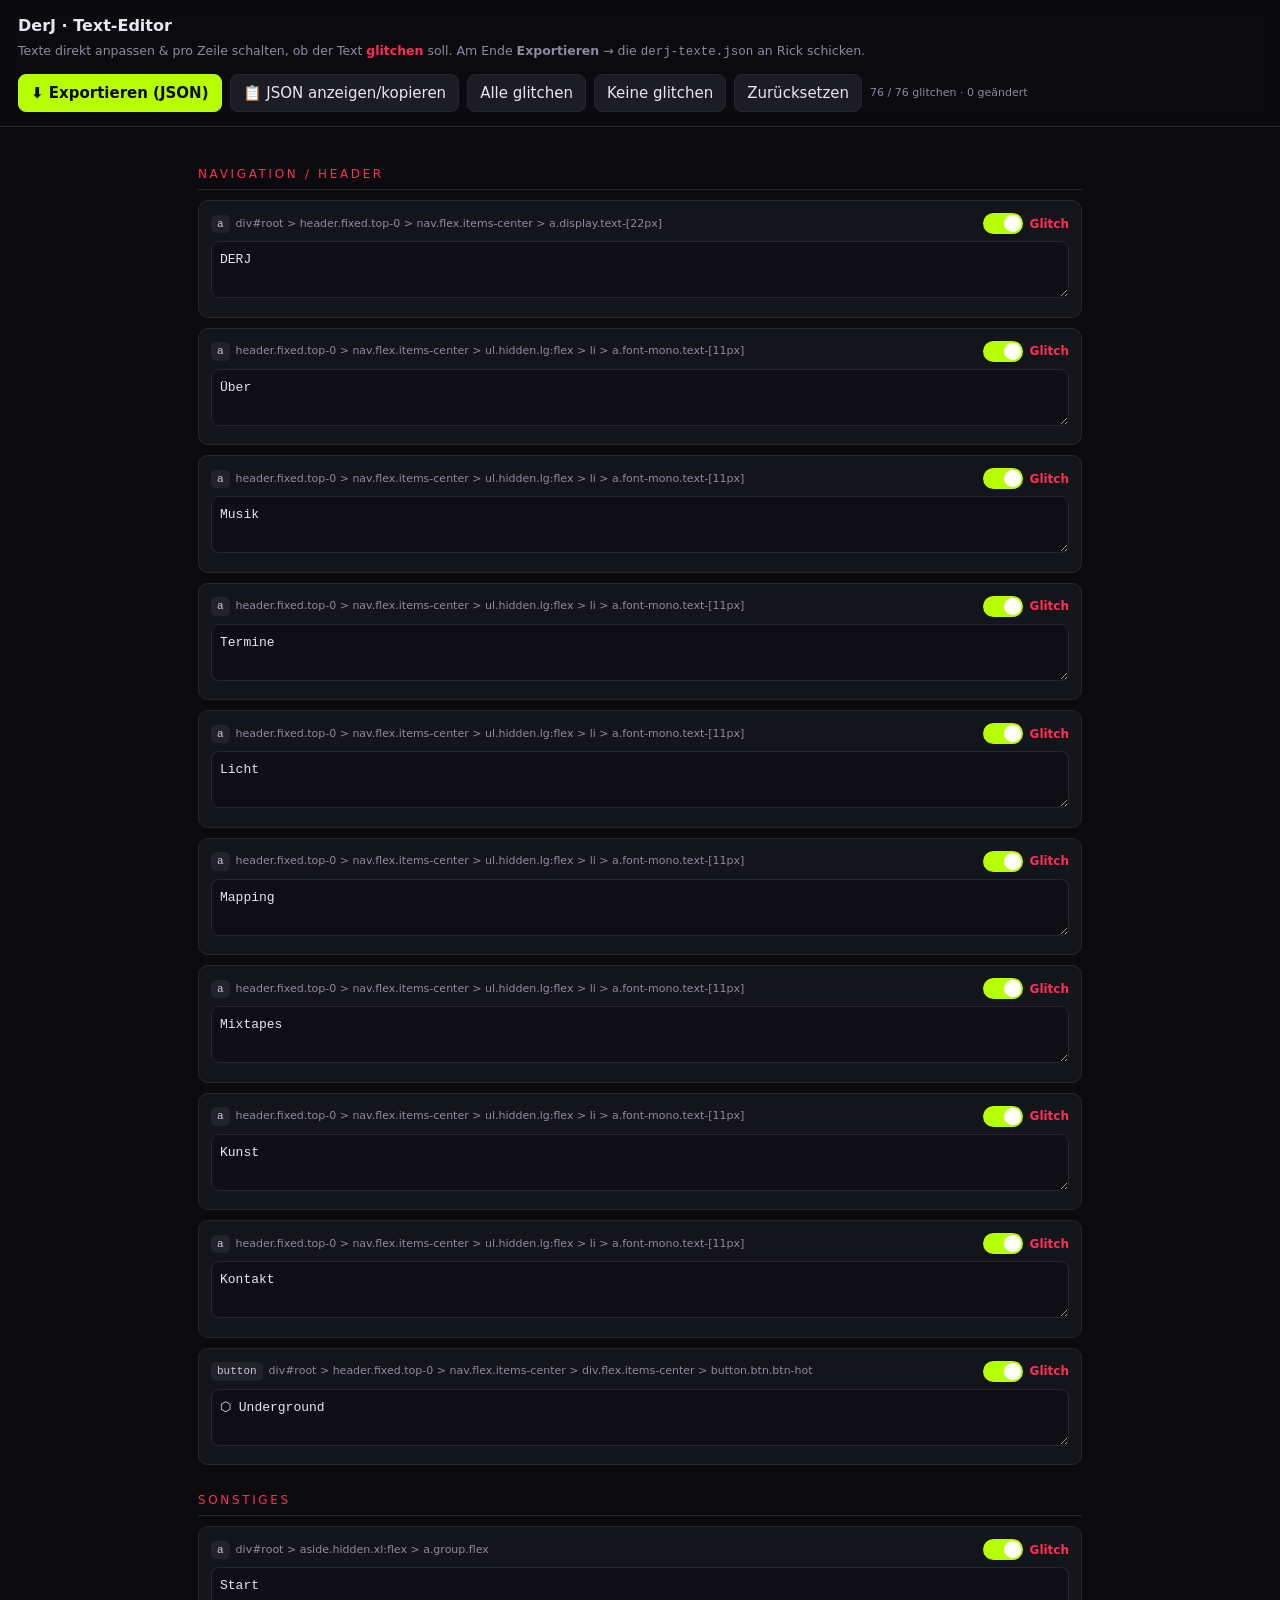
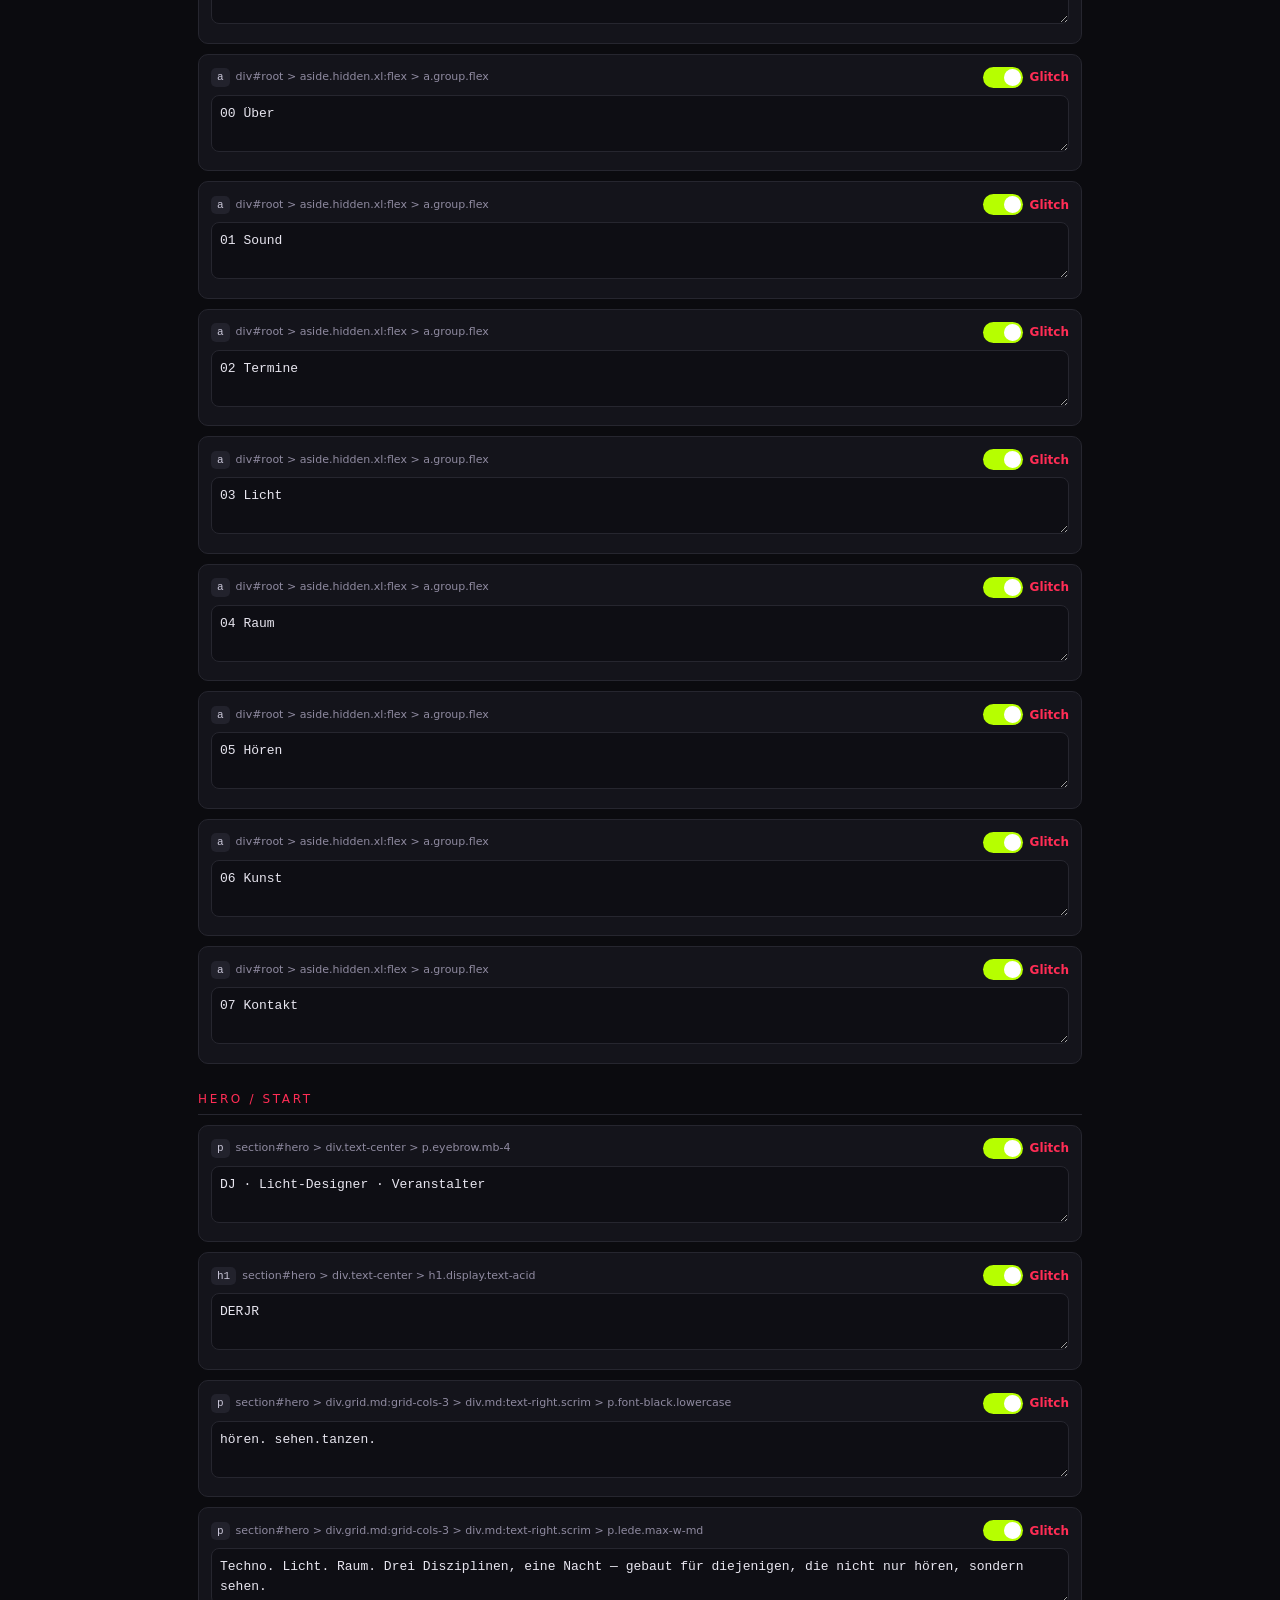
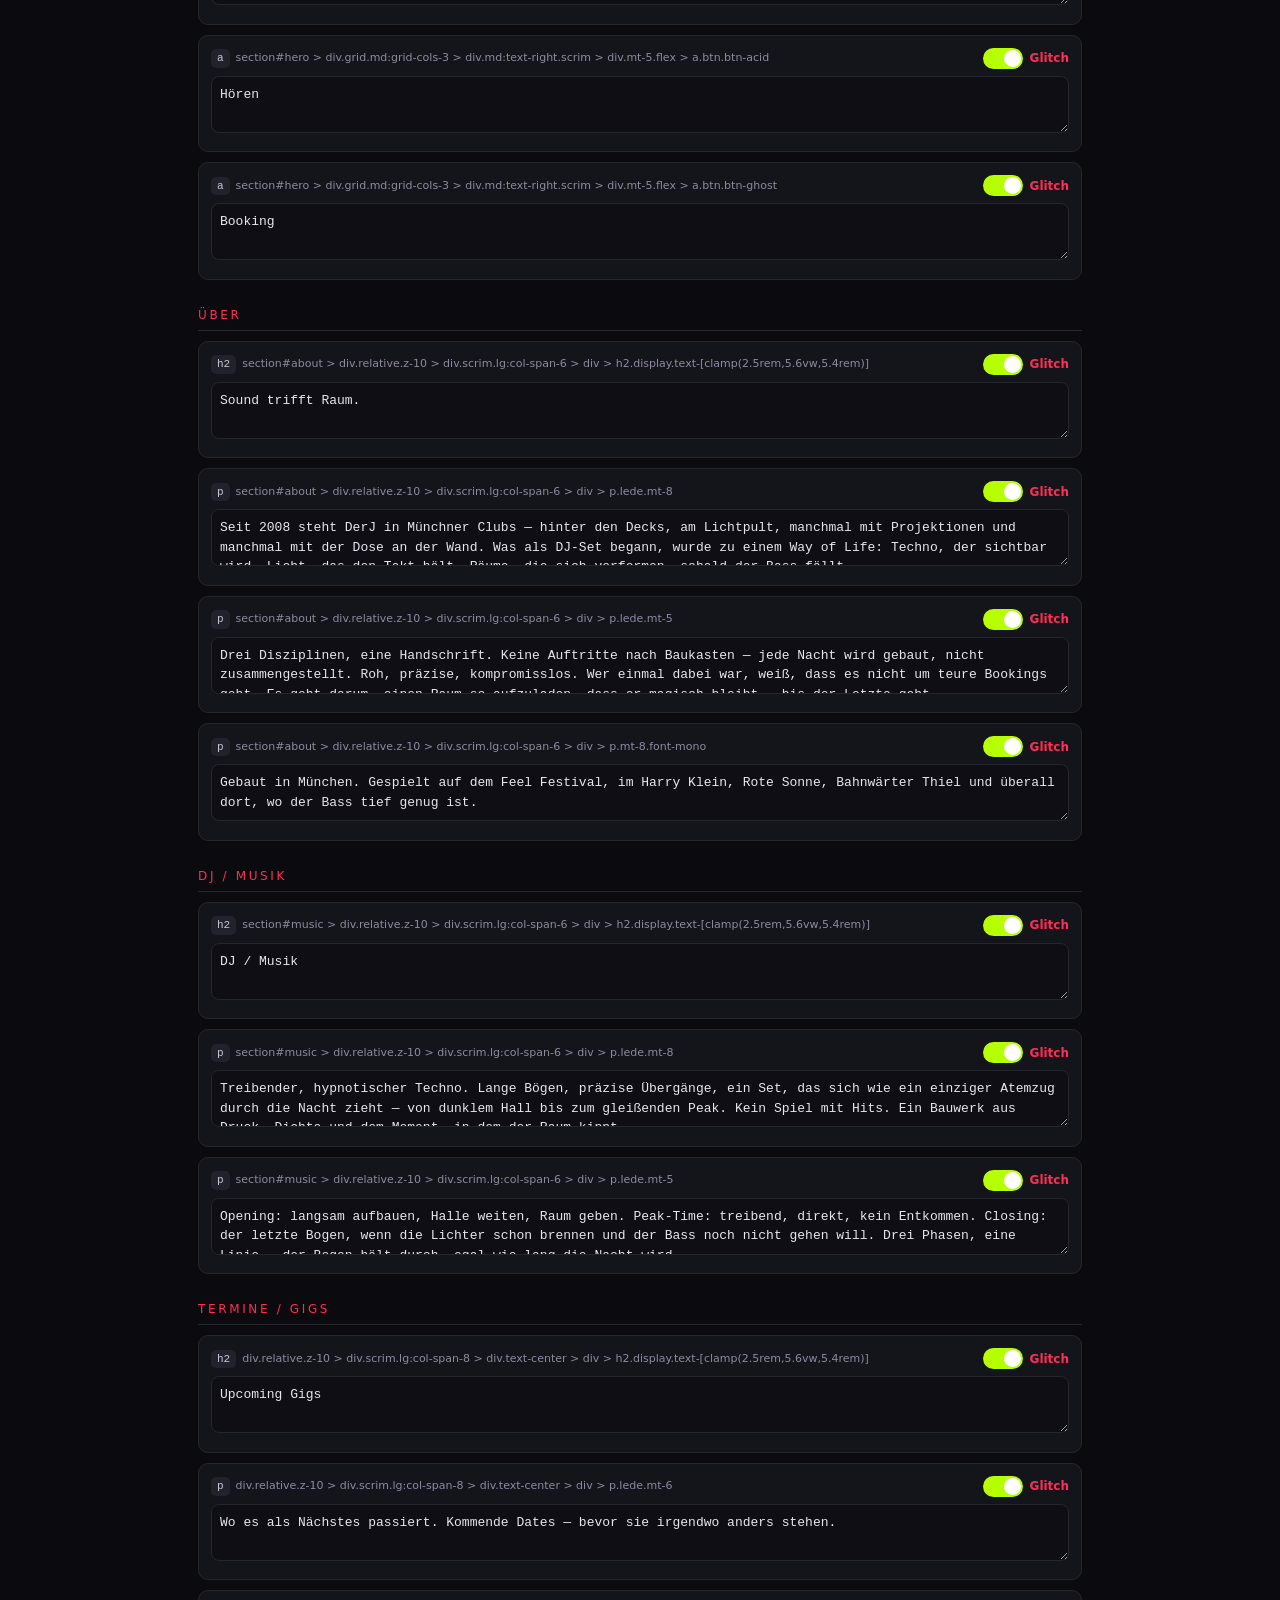
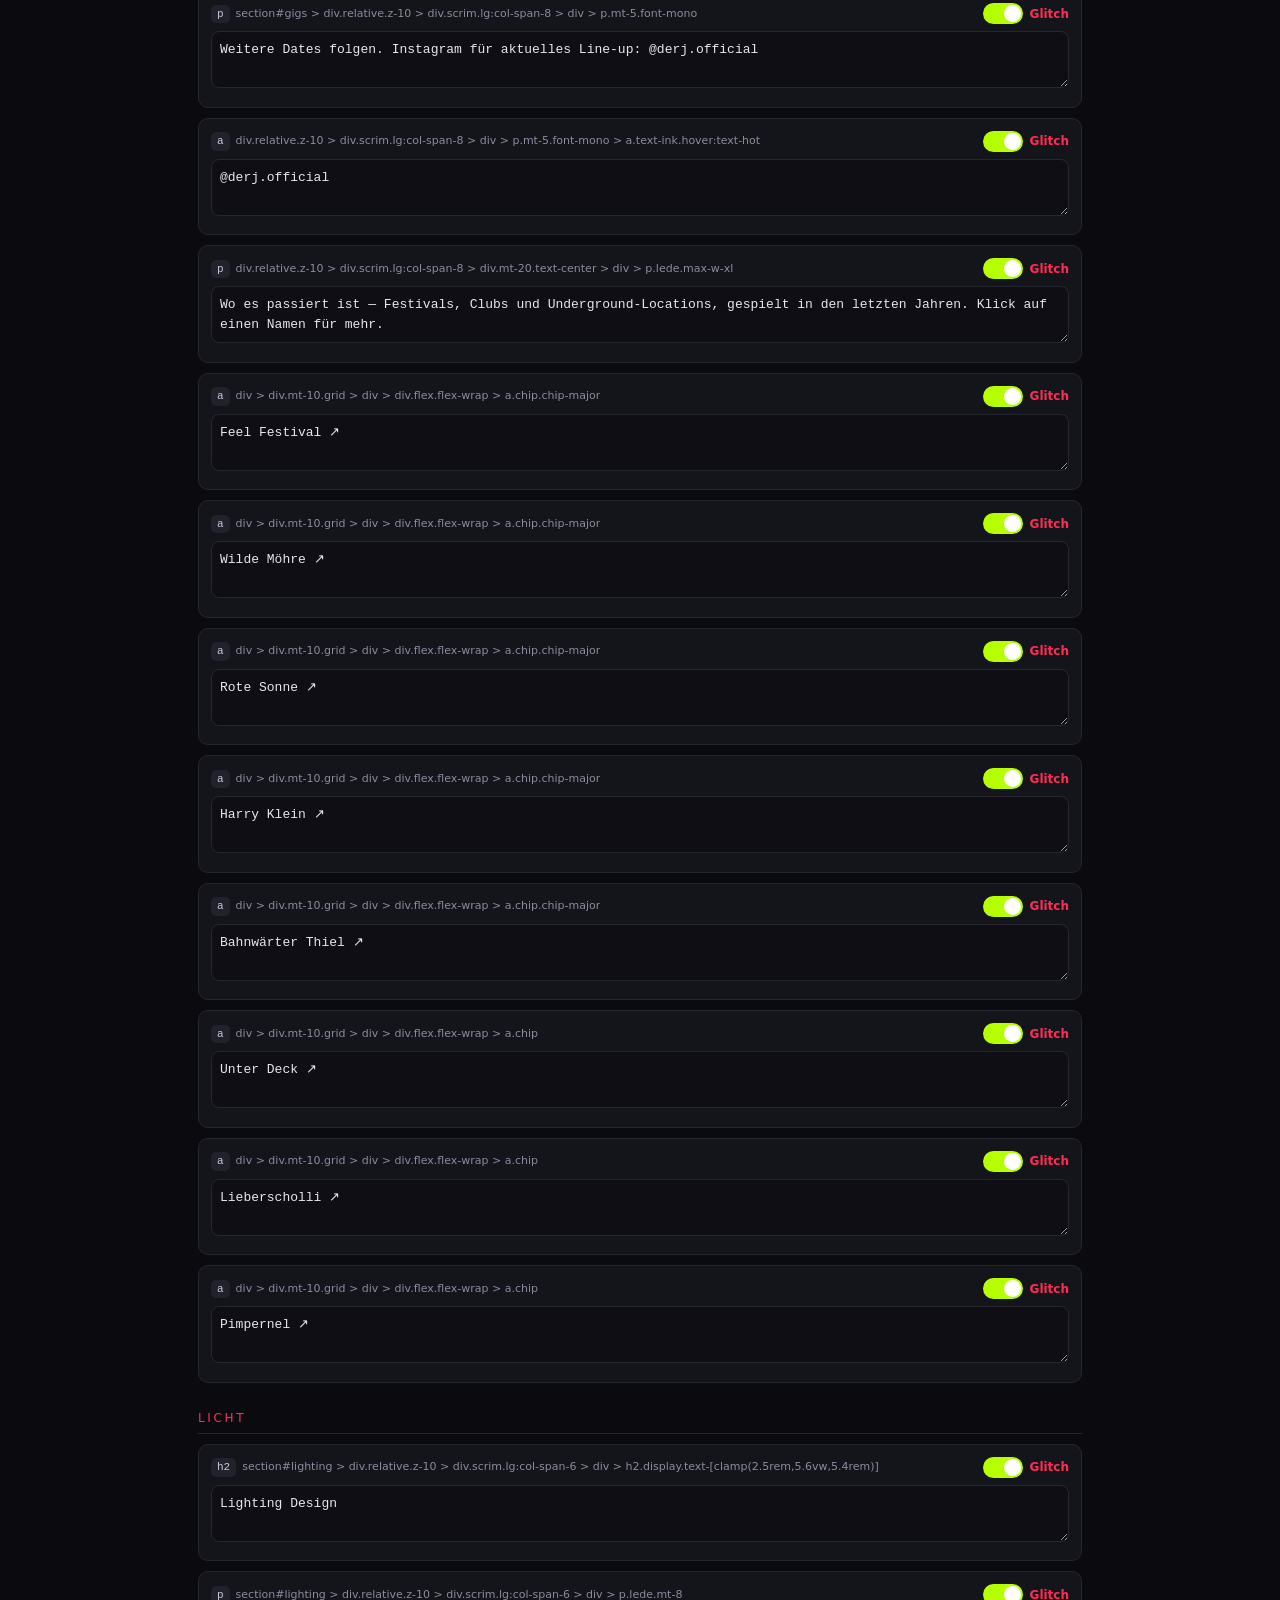
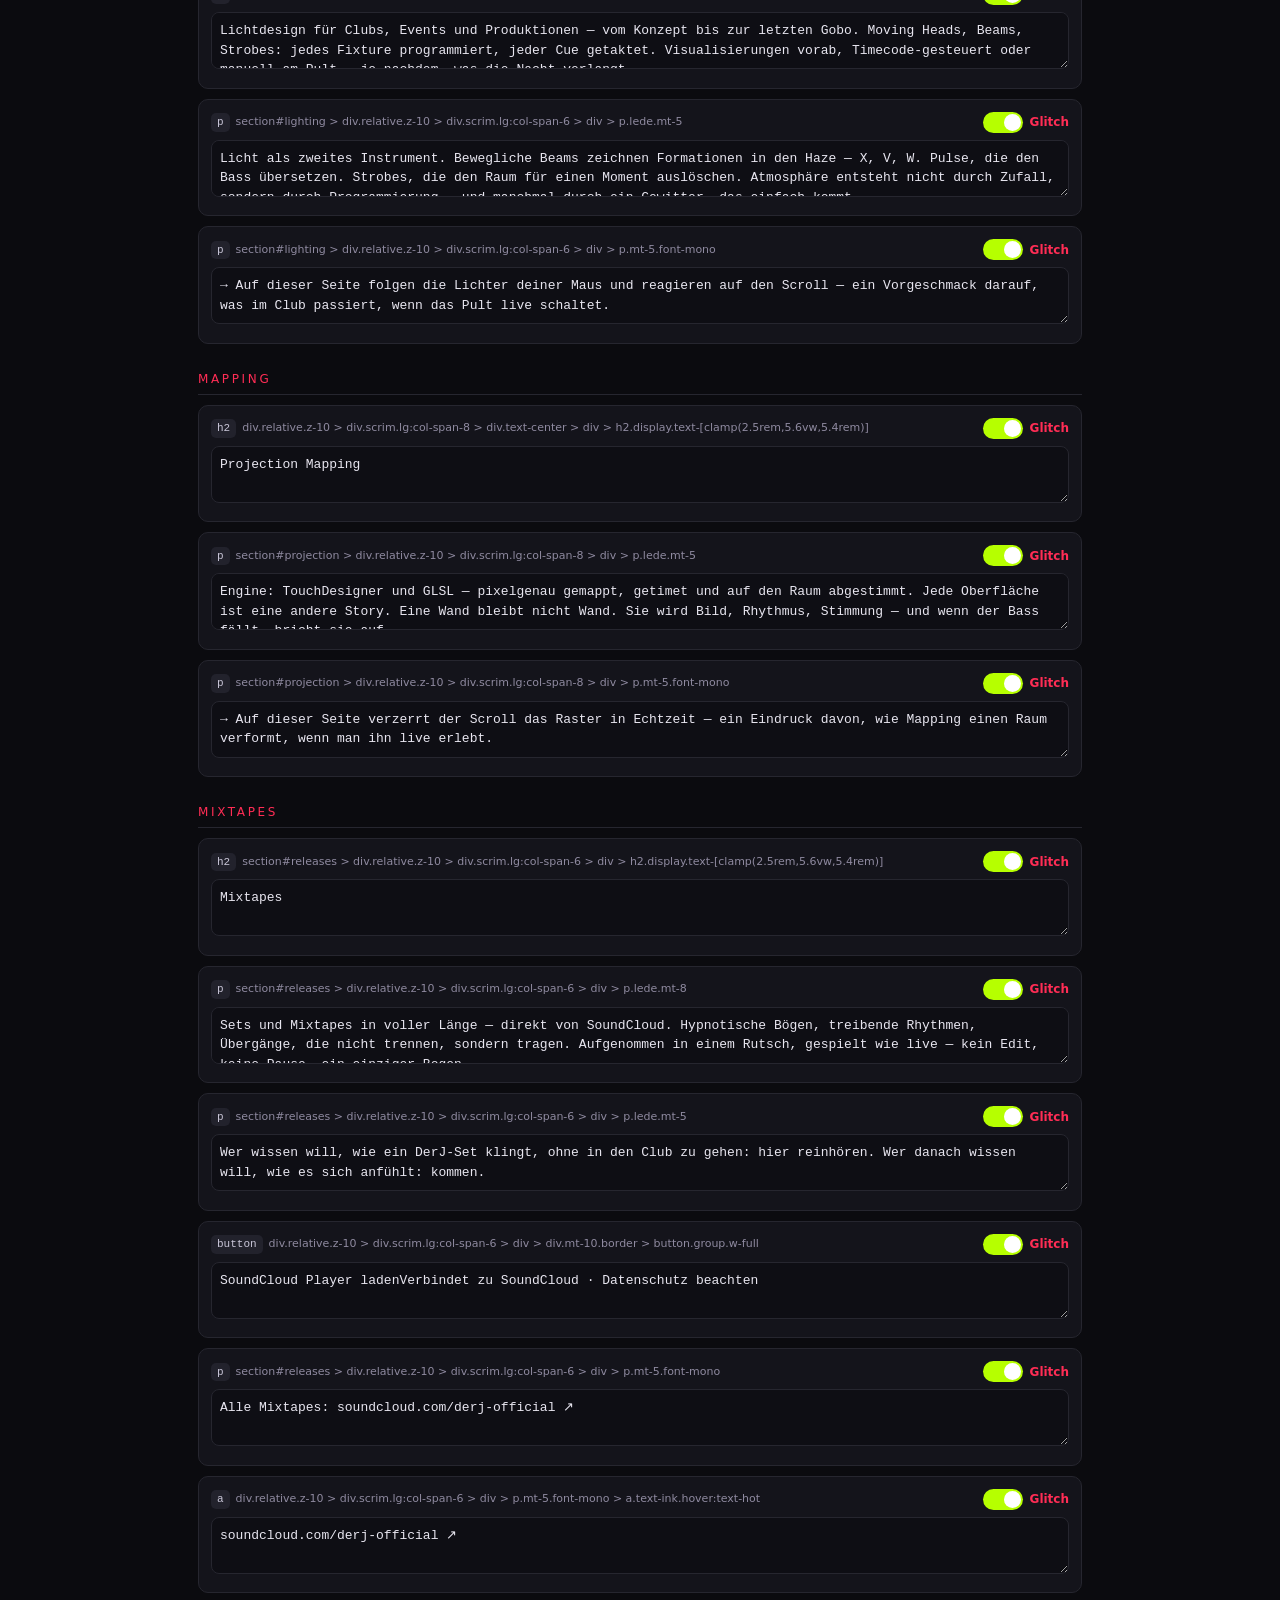
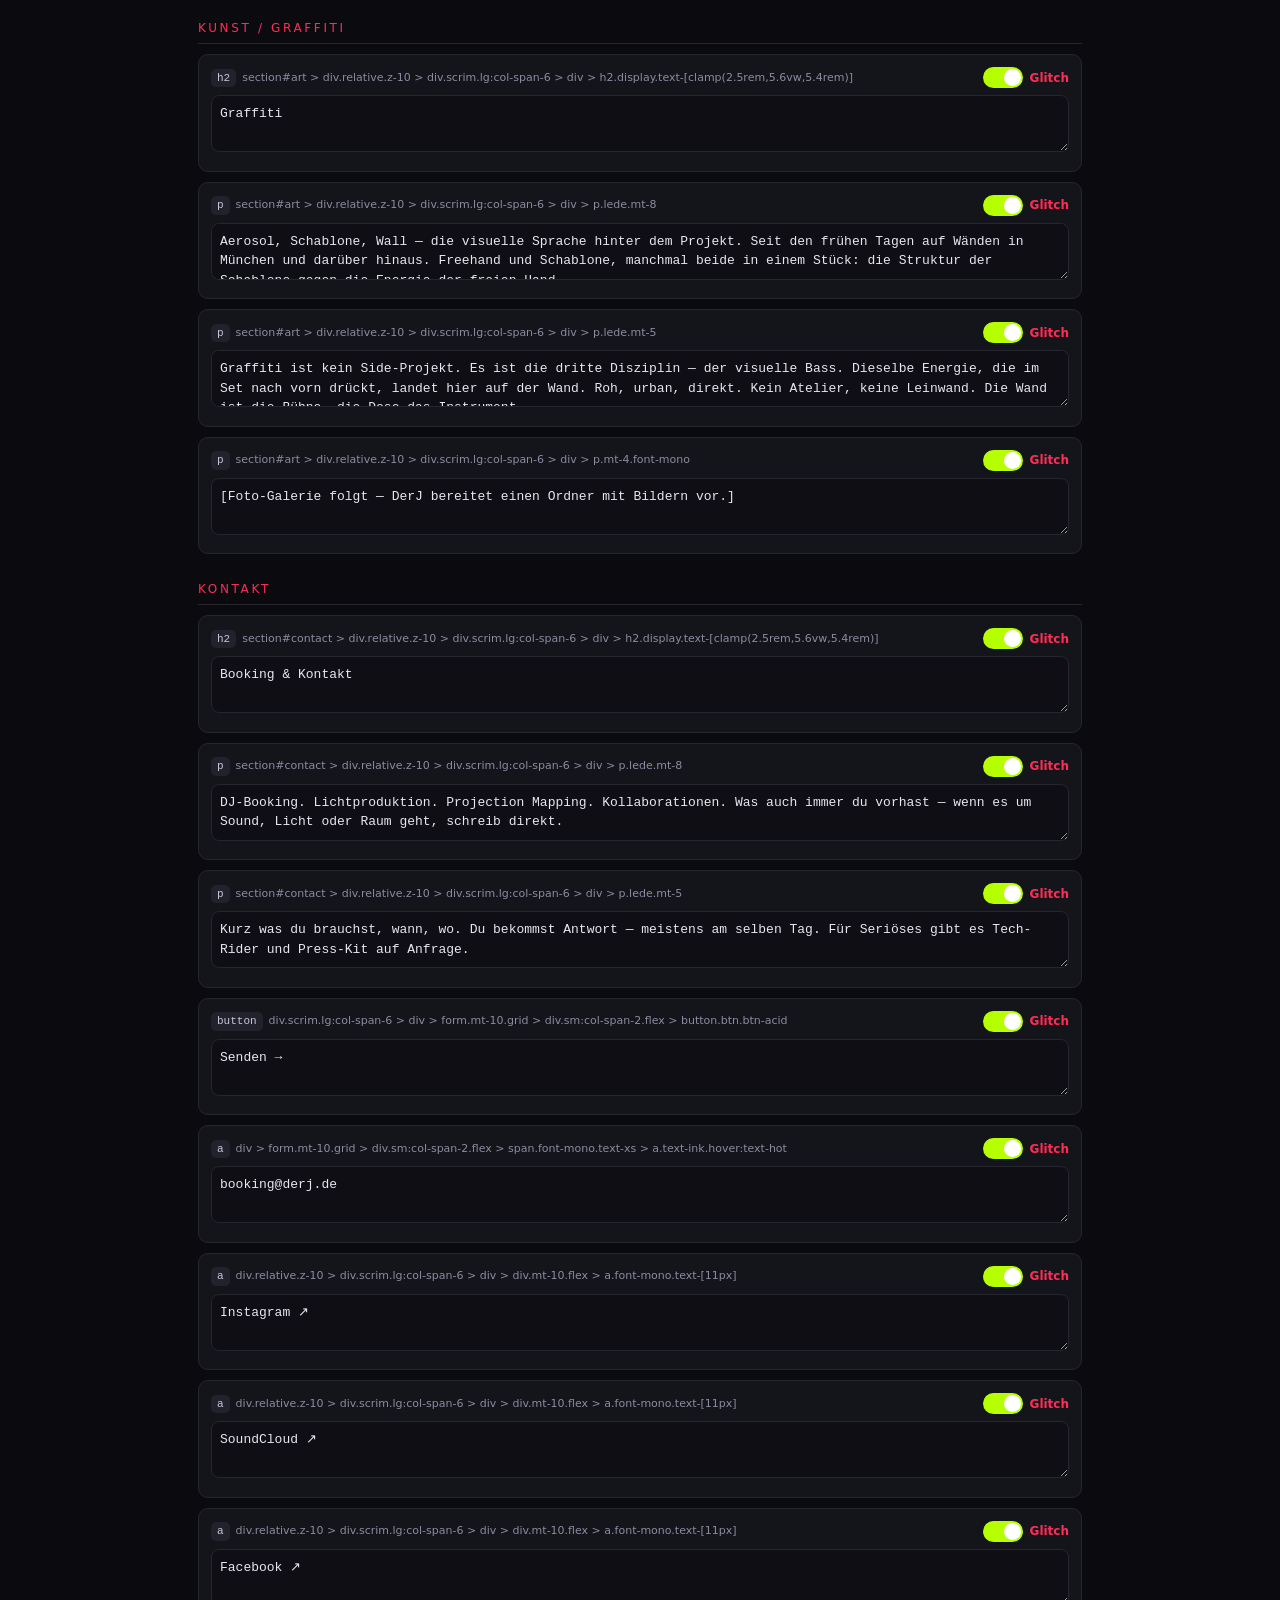
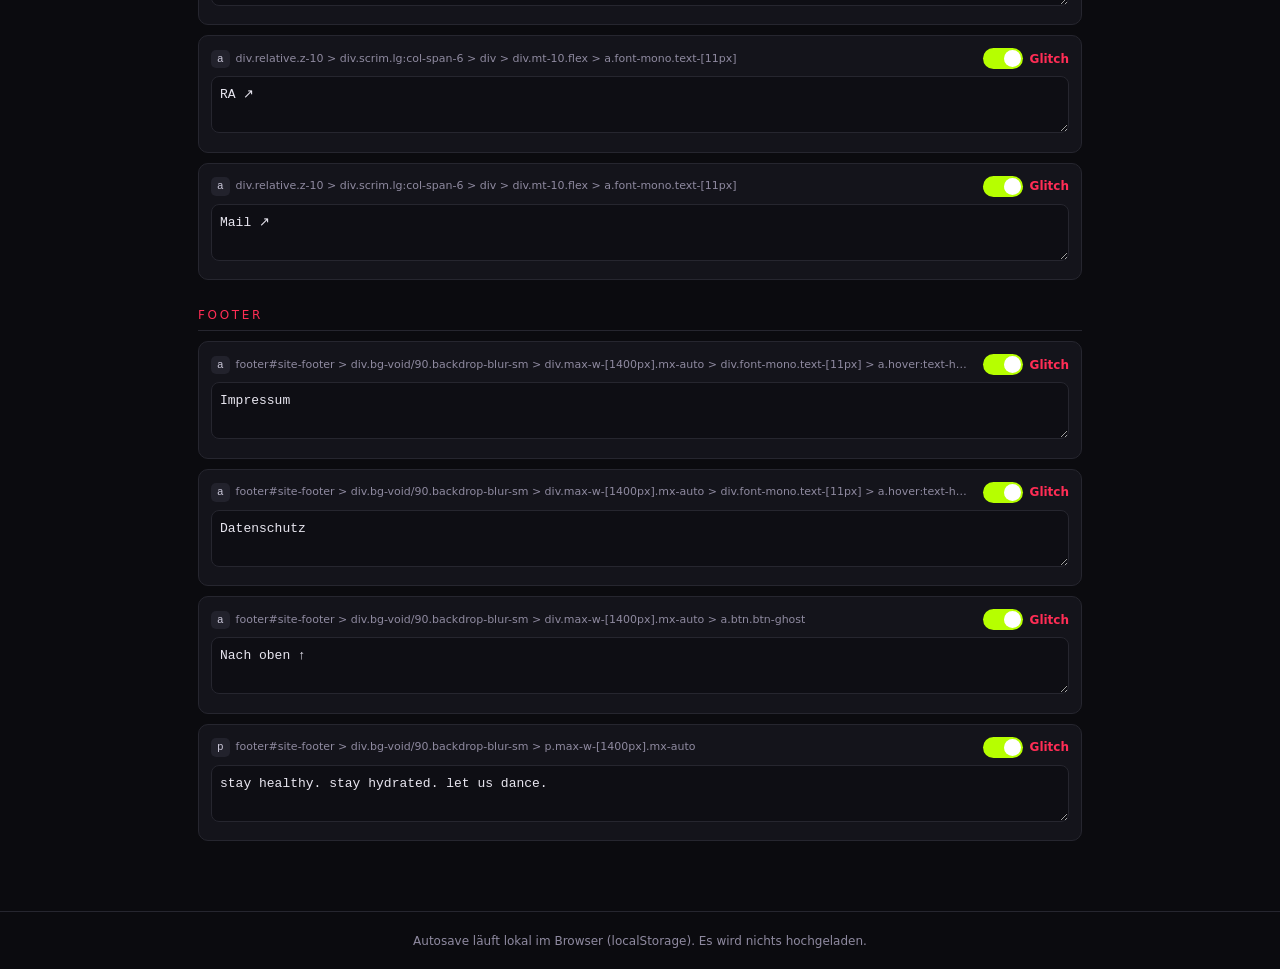
==== editor.html @ 1028504c "Add text editor page (editor.html) so texts can be edited on mobile" ====
<!doctype html><html lang="de"><head>
<meta charset="utf-8">
<meta name="viewport" content="width=device-width,initial-scale=1">
<meta name="robots" content="noindex,nofollow">
<title>DerJ · Text-Editor</title>
<style>
:root{--bg:#0b0b0f;--card:#14141b;--line:#26262f;--ink:#e8e6f0;--mut:#8f8aa0;--acid:#b6ff00;--hot:#ff2d55}
*{box-sizing:border-box}
body{margin:0;background:var(--bg);color:var(--ink);font:15px/1.5 system-ui,Segoe UI,sans-serif}
header{position:sticky;top:0;background:#0b0b0fee;backdrop-filter:blur(8px);border-bottom:1px solid var(--line);padding:14px 18px;z-index:5}
h1{font-size:16px;margin:0 0 4px}
.sub{color:var(--mut);font-size:12.5px}
.bar{display:flex;gap:8px;flex-wrap:wrap;margin-top:12px;align-items:center}
button{font:inherit;background:#1c1c25;color:var(--ink);border:1px solid var(--line);border-radius:8px;padding:7px 12px;cursor:pointer}
button:hover{border-color:var(--hot)}
button.primary{background:var(--acid);color:#0b0b0f;border-color:var(--acid);font-weight:700}
main{max-width:920px;margin:0 auto;padding:12px 18px 60px}
.grp{margin:26px 0 8px;font-size:12px;letter-spacing:.22em;text-transform:uppercase;color:var(--hot);border-bottom:1px solid var(--line);padding-bottom:6px}
.item{background:var(--card);border:1px solid var(--line);border-radius:10px;padding:12px;margin:10px 0}
.item.changed{border-color:var(--acid)}
.row{display:flex;justify-content:space-between;align-items:center;gap:10px;margin-bottom:7px}
.meta{font-size:11px;color:var(--mut);overflow:hidden;text-overflow:ellipsis;white-space:nowrap}
.tag{display:inline-block;background:#22222c;border-radius:5px;padding:1px 6px;margin-right:6px;font-family:ui-monospace,monospace;color:#c9c6d8}
textarea{width:100%;background:#0e0e14;color:var(--ink);border:1px solid var(--line);border-radius:8px;padding:8px;font:13px/1.5 ui-monospace,monospace;resize:vertical}
.sw{display:flex;align-items:center;gap:7px;font-size:12px;color:var(--mut);user-select:none;cursor:pointer;white-space:nowrap}
.sw input{appearance:none;-webkit-appearance:none;width:40px;height:21px;background:#2a2a34;border-radius:20px;position:relative;cursor:pointer;transition:.15s;margin:0;flex:0 0 auto}
.sw input:checked{background:var(--acid)}
.sw input::after{content:"";position:absolute;top:2px;left:2px;width:17px;height:17px;border-radius:50%;background:#fff;transition:.15s}
.sw input:checked::after{transform:translateX(19px)}
.glitchword{color:var(--hot);font-weight:600}
#out{width:100%;height:130px;margin-top:10px;display:none;background:#0e0e14;color:#cfcbe0;border:1px solid var(--line);border-radius:8px;padding:8px;font:12px/1.45 ui-monospace,monospace}
footer{color:var(--mut);font-size:12px;padding:20px;text-align:center;border-top:1px solid var(--line)}
.hint{background:#101a10;border:1px solid #24361f;color:#d7f5cf;border-radius:8px;padding:10px 12px;font-size:13px;margin-top:10px}
kbd{background:#22222c;border:1px solid var(--line);border-radius:4px;padding:0 5px;font-family:ui-monospace,monospace}
</style></head><body>
<header>
  <h1>DerJ · Text-Editor</h1>
  <div class="sub">Texte direkt anpassen &amp; pro Zeile schalten, ob der Text <span class="glitchword">glitchen</span> soll. Am Ende <b>Exportieren</b> → die <code>derj-texte.json</code> an Rick schicken.</div>
  <div class="bar">
    <button class="primary" id="exp">⬇ Exportieren (JSON)</button>
    <button id="copy">📋 JSON anzeigen/kopieren</button>
    <button id="allOn">Alle glitchen</button>
    <button id="allOff">Keine glitchen</button>
    <button id="reset">Zurücksetzen</button>
    <span class="meta" id="cnt"></span>
  </div>
  <textarea id="out" readonly spellcheck="false"></textarea>
</header>
<main id="main"></main>
<footer>Autosave läuft lokal im Browser (localStorage). Es wird nichts hochgeladen.</footer>
<script>
var DATA = [{"tag":"a","sec":"flex","text":"DERJ","path":"div#root > header.fixed.top-0 > nav.flex.items-center > a.display.text-[22px]"},{"tag":"a","sec":"flex","text":"Über","path":"header.fixed.top-0 > nav.flex.items-center > ul.hidden.lg:flex > li > a.font-mono.text-[11px]"},{"tag":"a","sec":"flex","text":"Musik","path":"header.fixed.top-0 > nav.flex.items-center > ul.hidden.lg:flex > li > a.font-mono.text-[11px]"},{"tag":"a","sec":"flex","text":"Termine","path":"header.fixed.top-0 > nav.flex.items-center > ul.hidden.lg:flex > li > a.font-mono.text-[11px]"},{"tag":"a","sec":"flex","text":"Licht","path":"header.fixed.top-0 > nav.flex.items-center > ul.hidden.lg:flex > li > a.font-mono.text-[11px]"},{"tag":"a","sec":"flex","text":"Mapping","path":"header.fixed.top-0 > nav.flex.items-center > ul.hidden.lg:flex > li > a.font-mono.text-[11px]"},{"tag":"a","sec":"flex","text":"Mixtapes","path":"header.fixed.top-0 > nav.flex.items-center > ul.hidden.lg:flex > li > a.font-mono.text-[11px]"},{"tag":"a","sec":"flex","text":"Kunst","path":"header.fixed.top-0 > nav.flex.items-center > ul.hidden.lg:flex > li > a.font-mono.text-[11px]"},{"tag":"a","sec":"flex","text":"Kontakt","path":"header.fixed.top-0 > nav.flex.items-center > ul.hidden.lg:flex > li > a.font-mono.text-[11px]"},{"tag":"button","sec":"flex","text":"⬡ Underground","path":"div#root > header.fixed.top-0 > nav.flex.items-center > div.flex.items-center > button.btn.btn-hot"},{"tag":"a","sec":"-","text":"Start","path":"div#root > aside.hidden.xl:flex > a.group.flex"},{"tag":"a","sec":"-","text":"00 Über","path":"div#root > aside.hidden.xl:flex > a.group.flex"},{"tag":"a","sec":"-","text":"01 Sound","path":"div#root > aside.hidden.xl:flex > a.group.flex"},{"tag":"a","sec":"-","text":"02 Termine","path":"div#root > aside.hidden.xl:flex > a.group.flex"},{"tag":"a","sec":"-","text":"03 Licht","path":"div#root > aside.hidden.xl:flex > a.group.flex"},{"tag":"a","sec":"-","text":"04 Raum","path":"div#root > aside.hidden.xl:flex > a.group.flex"},{"tag":"a","sec":"-","text":"05 Hören","path":"div#root > aside.hidden.xl:flex > a.group.flex"},{"tag":"a","sec":"-","text":"06 Kunst","path":"div#root > aside.hidden.xl:flex > a.group.flex"},{"tag":"a","sec":"-","text":"07 Kontakt","path":"div#root > aside.hidden.xl:flex > a.group.flex"},{"tag":"p","sec":"hero","text":"DJ · Licht-Designer · Veranstalter","path":"section#hero > div.text-center > p.eyebrow.mb-4"},{"tag":"h1","sec":"hero","text":"DERJR","path":"section#hero > div.text-center > h1.display.text-acid"},{"tag":"p","sec":"hero","text":"hören. sehen.tanzen.","path":"section#hero > div.grid.md:grid-cols-3 > div.md:text-right.scrim > p.font-black.lowercase"},{"tag":"p","sec":"hero","text":"Techno. Licht. Raum. Drei Disziplinen, eine Nacht — gebaut für diejenigen, die nicht nur hören, sondern sehen.","path":"section#hero > div.grid.md:grid-cols-3 > div.md:text-right.scrim > p.lede.max-w-md"},{"tag":"a","sec":"hero","text":"Hören","path":"section#hero > div.grid.md:grid-cols-3 > div.md:text-right.scrim > div.mt-5.flex > a.btn.btn-acid"},{"tag":"a","sec":"hero","text":"Booking","path":"section#hero > div.grid.md:grid-cols-3 > div.md:text-right.scrim > div.mt-5.flex > a.btn.btn-ghost"},{"tag":"h2","sec":"about","text":"Sound trifft Raum.","path":"section#about > div.relative.z-10 > div.scrim.lg:col-span-6 > div > h2.display.text-[clamp(2.5rem,5.6vw,5.4rem)]"},{"tag":"p","sec":"about","text":"Seit 2008 steht DerJ in Münchner Clubs — hinter den Decks, am Lichtpult, manchmal mit Projektionen und manchmal mit der Dose an der Wand. Was als DJ-Set begann, wurde zu einem Way of Life: Techno, der sichtbar wird. Licht, das den Takt hält. Räume, die sich verformen, sobald der Bass fällt.","path":"section#about > div.relative.z-10 > div.scrim.lg:col-span-6 > div > p.lede.mt-8"},{"tag":"p","sec":"about","text":"Drei Disziplinen, eine Handschrift. Keine Auftritte nach Baukasten — jede Nacht wird gebaut, nicht zusammengestellt. Roh, präzise, kompromisslos. Wer einmal dabei war, weiß, dass es nicht um teure Bookings geht. Es geht darum, einen Raum so aufzuladen, dass er magisch bleibt — bis der Letzte geht.","path":"section#about > div.relative.z-10 > div.scrim.lg:col-span-6 > div > p.lede.mt-5"},{"tag":"p","sec":"about","text":"Gebaut in München. Gespielt auf dem Feel Festival, im Harry Klein, Rote Sonne, Bahnwärter Thiel und überall dort, wo der Bass tief genug ist.","path":"section#about > div.relative.z-10 > div.scrim.lg:col-span-6 > div > p.mt-8.font-mono"},{"tag":"h2","sec":"music","text":"DJ / Musik","path":"section#music > div.relative.z-10 > div.scrim.lg:col-span-6 > div > h2.display.text-[clamp(2.5rem,5.6vw,5.4rem)]"},{"tag":"p","sec":"music","text":"Treibender, hypnotischer Techno. Lange Bögen, präzise Übergänge, ein Set, das sich wie ein einziger Atemzug durch die Nacht zieht — von dunklem Hall bis zum gleißenden Peak. Kein Spiel mit Hits. Ein Bauwerk aus Druck, Dichte und dem Moment, in dem der Raum kippt.","path":"section#music > div.relative.z-10 > div.scrim.lg:col-span-6 > div > p.lede.mt-8"},{"tag":"p","sec":"music","text":"Opening: langsam aufbauen, Halle weiten, Raum geben. Peak-Time: treibend, direkt, kein Entkommen. Closing: der letzte Bogen, wenn die Lichter schon brennen und der Bass noch nicht gehen will. Drei Phasen, eine Linie — der Bogen hält durch, egal wie lang die Nacht wird.","path":"section#music > div.relative.z-10 > div.scrim.lg:col-span-6 > div > p.lede.mt-5"},{"tag":"h2","sec":"gigs","text":"Upcoming Gigs","path":"div.relative.z-10 > div.scrim.lg:col-span-8 > div.text-center > div > h2.display.text-[clamp(2.5rem,5.6vw,5.4rem)]"},{"tag":"p","sec":"gigs","text":"Wo es als Nächstes passiert. Kommende Dates — bevor sie irgendwo anders stehen.","path":"div.relative.z-10 > div.scrim.lg:col-span-8 > div.text-center > div > p.lede.mt-6"},{"tag":"p","sec":"gigs","text":"Weitere Dates folgen. Instagram für aktuelles Line-up: @derj.official","path":"section#gigs > div.relative.z-10 > div.scrim.lg:col-span-8 > div > p.mt-5.font-mono"},{"tag":"a","sec":"gigs","text":"@derj.official","path":"div.relative.z-10 > div.scrim.lg:col-span-8 > div > p.mt-5.font-mono > a.text-ink.hover:text-hot"},{"tag":"p","sec":"gigs","text":"Wo es passiert ist — Festivals, Clubs und Underground-Locations, gespielt in den letzten Jahren. Klick auf einen Namen für mehr.","path":"div.relative.z-10 > div.scrim.lg:col-span-8 > div.mt-20.text-center > div > p.lede.max-w-xl"},{"tag":"a","sec":"gigs","text":"Feel Festival ↗","path":"div > div.mt-10.grid > div > div.flex.flex-wrap > a.chip.chip-major"},{"tag":"a","sec":"gigs","text":"Wilde Möhre ↗","path":"div > div.mt-10.grid > div > div.flex.flex-wrap > a.chip.chip-major"},{"tag":"a","sec":"gigs","text":"Rote Sonne ↗","path":"div > div.mt-10.grid > div > div.flex.flex-wrap > a.chip.chip-major"},{"tag":"a","sec":"gigs","text":"Harry Klein ↗","path":"div > div.mt-10.grid > div > div.flex.flex-wrap > a.chip.chip-major"},{"tag":"a","sec":"gigs","text":"Bahnwärter Thiel ↗","path":"div > div.mt-10.grid > div > div.flex.flex-wrap > a.chip.chip-major"},{"tag":"a","sec":"gigs","text":"Unter Deck ↗","path":"div > div.mt-10.grid > div > div.flex.flex-wrap > a.chip"},{"tag":"a","sec":"gigs","text":"Lieberscholli ↗","path":"div > div.mt-10.grid > div > div.flex.flex-wrap > a.chip"},{"tag":"a","sec":"gigs","text":"Pimpernel ↗","path":"div > div.mt-10.grid > div > div.flex.flex-wrap > a.chip"},{"tag":"h2","sec":"lighting","text":"Lighting Design","path":"section#lighting > div.relative.z-10 > div.scrim.lg:col-span-6 > div > h2.display.text-[clamp(2.5rem,5.6vw,5.4rem)]"},{"tag":"p","sec":"lighting","text":"Lichtdesign für Clubs, Events und Produktionen — vom Konzept bis zur letzten Gobo. Moving Heads, Beams, Strobes: jedes Fixture programmiert, jeder Cue getaktet. Visualisierungen vorab, Timecode-gesteuert oder manuell am Pult — je nachdem, was die Nacht verlangt.","path":"section#lighting > div.relative.z-10 > div.scrim.lg:col-span-6 > div > p.lede.mt-8"},{"tag":"p","sec":"lighting","text":"Licht als zweites Instrument. Bewegliche Beams zeichnen Formationen in den Haze — X, V, W. Pulse, die den Bass übersetzen. Strobes, die den Raum für einen Moment auslöschen. Atmosphäre entsteht nicht durch Zufall, sondern durch Programmierung — und manchmal durch ein Gewitter, das einfach kommt.","path":"section#lighting > div.relative.z-10 > div.scrim.lg:col-span-6 > div > p.lede.mt-5"},{"tag":"p","sec":"lighting","text":"→ Auf dieser Seite folgen die Lichter deiner Maus und reagieren auf den Scroll — ein Vorgeschmack darauf, was im Club passiert, wenn das Pult live schaltet.","path":"section#lighting > div.relative.z-10 > div.scrim.lg:col-span-6 > div > p.mt-5.font-mono"},{"tag":"h2","sec":"projection","text":"Projection Mapping","path":"div.relative.z-10 > div.scrim.lg:col-span-8 > div.text-center > div > h2.display.text-[clamp(2.5rem,5.6vw,5.4rem)]"},{"tag":"p","sec":"projection","text":"Engine: TouchDesigner und GLSL — pixelgenau gemappt, getimet und auf den Raum abgestimmt. Jede Oberfläche ist eine andere Story. Eine Wand bleibt nicht Wand. Sie wird Bild, Rhythmus, Stimmung — und wenn der Bass fällt, bricht sie auf.","path":"section#projection > div.relative.z-10 > div.scrim.lg:col-span-8 > div > p.lede.mt-5"},{"tag":"p","sec":"projection","text":"→ Auf dieser Seite verzerrt der Scroll das Raster in Echtzeit — ein Eindruck davon, wie Mapping einen Raum verformt, wenn man ihn live erlebt.","path":"section#projection > div.relative.z-10 > div.scrim.lg:col-span-8 > div > p.mt-5.font-mono"},{"tag":"h2","sec":"releases","text":"Mixtapes","path":"section#releases > div.relative.z-10 > div.scrim.lg:col-span-6 > div > h2.display.text-[clamp(2.5rem,5.6vw,5.4rem)]"},{"tag":"p","sec":"releases","text":"Sets und Mixtapes in voller Länge — direkt von SoundCloud. Hypnotische Bögen, treibende Rhythmen, Übergänge, die nicht trennen, sondern tragen. Aufgenommen in einem Rutsch, gespielt wie live — kein Edit, keine Pause, ein einziger Bogen.","path":"section#releases > div.relative.z-10 > div.scrim.lg:col-span-6 > div > p.lede.mt-8"},{"tag":"p","sec":"releases","text":"Wer wissen will, wie ein DerJ-Set klingt, ohne in den Club zu gehen: hier reinhören. Wer danach wissen will, wie es sich anfühlt: kommen.","path":"section#releases > div.relative.z-10 > div.scrim.lg:col-span-6 > div > p.lede.mt-5"},{"tag":"button","sec":"releases","text":"SoundCloud Player ladenVerbindet zu SoundCloud · Datenschutz beachten","path":"div.relative.z-10 > div.scrim.lg:col-span-6 > div > div.mt-10.border > button.group.w-full"},{"tag":"p","sec":"releases","text":"Alle Mixtapes: soundcloud.com/derj-official ↗","path":"section#releases > div.relative.z-10 > div.scrim.lg:col-span-6 > div > p.mt-5.font-mono"},{"tag":"a","sec":"releases","text":"soundcloud.com/derj-official ↗","path":"div.relative.z-10 > div.scrim.lg:col-span-6 > div > p.mt-5.font-mono > a.text-ink.hover:text-hot"},{"tag":"h2","sec":"art","text":"Graffiti","path":"section#art > div.relative.z-10 > div.scrim.lg:col-span-6 > div > h2.display.text-[clamp(2.5rem,5.6vw,5.4rem)]"},{"tag":"p","sec":"art","text":"Aerosol, Schablone, Wall — die visuelle Sprache hinter dem Projekt. Seit den frühen Tagen auf Wänden in München und darüber hinaus. Freehand und Schablone, manchmal beide in einem Stück: die Struktur der Schablone gegen die Energie der freien Hand.","path":"section#art > div.relative.z-10 > div.scrim.lg:col-span-6 > div > p.lede.mt-8"},{"tag":"p","sec":"art","text":"Graffiti ist kein Side-Projekt. Es ist die dritte Disziplin — der visuelle Bass. Dieselbe Energie, die im Set nach vorn drückt, landet hier auf der Wand. Roh, urban, direkt. Kein Atelier, keine Leinwand. Die Wand ist die Bühne, die Dose das Instrument.","path":"section#art > div.relative.z-10 > div.scrim.lg:col-span-6 > div > p.lede.mt-5"},{"tag":"p","sec":"art","text":"[Foto-Galerie folgt — DerJ bereitet einen Ordner mit Bildern vor.]","path":"section#art > div.relative.z-10 > div.scrim.lg:col-span-6 > div > p.mt-4.font-mono"},{"tag":"h2","sec":"contact","text":"Booking & Kontakt","path":"section#contact > div.relative.z-10 > div.scrim.lg:col-span-6 > div > h2.display.text-[clamp(2.5rem,5.6vw,5.4rem)]"},{"tag":"p","sec":"contact","text":"DJ-Booking. Lichtproduktion. Projection Mapping. Kollaborationen. Was auch immer du vorhast — wenn es um Sound, Licht oder Raum geht, schreib direkt.","path":"section#contact > div.relative.z-10 > div.scrim.lg:col-span-6 > div > p.lede.mt-8"},{"tag":"p","sec":"contact","text":"Kurz was du brauchst, wann, wo. Du bekommst Antwort — meistens am selben Tag. Für Seriöses gibt es Tech-Rider und Press-Kit auf Anfrage.","path":"section#contact > div.relative.z-10 > div.scrim.lg:col-span-6 > div > p.lede.mt-5"},{"tag":"button","sec":"contact","text":"Senden →","path":"div.scrim.lg:col-span-6 > div > form.mt-10.grid > div.sm:col-span-2.flex > button.btn.btn-acid"},{"tag":"a","sec":"contact","text":"booking@derj.de","path":"div > form.mt-10.grid > div.sm:col-span-2.flex > span.font-mono.text-xs > a.text-ink.hover:text-hot"},{"tag":"a","sec":"contact","text":"Instagram ↗","path":"div.relative.z-10 > div.scrim.lg:col-span-6 > div > div.mt-10.flex > a.font-mono.text-[11px]"},{"tag":"a","sec":"contact","text":"SoundCloud ↗","path":"div.relative.z-10 > div.scrim.lg:col-span-6 > div > div.mt-10.flex > a.font-mono.text-[11px]"},{"tag":"a","sec":"contact","text":"Facebook ↗","path":"div.relative.z-10 > div.scrim.lg:col-span-6 > div > div.mt-10.flex > a.font-mono.text-[11px]"},{"tag":"a","sec":"contact","text":"RA ↗","path":"div.relative.z-10 > div.scrim.lg:col-span-6 > div > div.mt-10.flex > a.font-mono.text-[11px]"},{"tag":"a","sec":"contact","text":"Mail ↗","path":"div.relative.z-10 > div.scrim.lg:col-span-6 > div > div.mt-10.flex > a.font-mono.text-[11px]"},{"tag":"a","sec":"site-footer","text":"Impressum","path":"footer#site-footer > div.bg-void/90.backdrop-blur-sm > div.max-w-[1400px].mx-auto > div.font-mono.text-[11px] > a.hover:text-hot.transition-colors"},{"tag":"a","sec":"site-footer","text":"Datenschutz","path":"footer#site-footer > div.bg-void/90.backdrop-blur-sm > div.max-w-[1400px].mx-auto > div.font-mono.text-[11px] > a.hover:text-hot.transition-colors"},{"tag":"a","sec":"site-footer","text":"Nach oben ↑","path":"footer#site-footer > div.bg-void/90.backdrop-blur-sm > div.max-w-[1400px].mx-auto > a.btn.btn-ghost"},{"tag":"p","sec":"site-footer","text":"stay healthy. stay hydrated. let us dance.","path":"footer#site-footer > div.bg-void/90.backdrop-blur-sm > p.max-w-[1400px].mx-auto"}];
var SECNAME = {"hero":"Hero / Start","about":"Über","music":"DJ / Musik","gigs":"Termine / Gigs","lighting":"Licht","projection":"Mapping","releases":"Mixtapes","art":"Kunst / Graffiti","contact":"Kontakt","site-footer":"Footer","flex":"Navigation / Header","-":"Sonstiges"};
var LS = "derj-text-editor-v1";
var state = DATA.map(function(d){ return { text: d.text, glitch: true }; });
try { var saved = JSON.parse(localStorage.getItem(LS) || "null"); if (Array.isArray(saved) && saved.length === DATA.length) state = saved; } catch (e) {}
function esc(s){ return String(s).replace(/&/g,"&amp;").replace(/</g,"&lt;").replace(/>/g,"&gt;"); }
function save(){ try { localStorage.setItem(LS, JSON.stringify(state)); } catch (e) {} }
function cnt(){ var on = state.filter(function(s){ return s.glitch; }).length; document.getElementById("cnt").textContent = on + " / " + state.length + " glitchen · " + state.filter(function(s,i){ return s.text !== DATA[i].text; }).length + " geändert"; }
function render(){
  var main = document.getElementById("main"); main.innerHTML = "";
  var secs = []; DATA.forEach(function(d){ if (secs.indexOf(d.sec) < 0) secs.push(d.sec); });
  secs.forEach(function(sec){
    var h = document.createElement("div"); h.className = "grp"; h.textContent = SECNAME[sec] || sec; main.appendChild(h);
    DATA.forEach(function(d, i){ if (d.sec !== sec) return;
      var it = document.createElement("div"); it.className = "item" + (state[i].text !== d.text ? " changed" : "");
      it.innerHTML = '<div class="row"><div class="meta"><span class="tag">' + d.tag + '</span>' + esc(d.path || "") + '</div>' +
        '<label class="sw"><input type="checkbox" data-i="' + i + '"' + (state[i].glitch ? " checked" : "") + '><span class="glitchword">Glitch</span></label></div>' +
        '<textarea data-i="' + i + '" rows="2" spellcheck="false">' + esc(state[i].text) + '</textarea>';
      main.appendChild(it);
    });
  });
  cnt();
}
document.getElementById("main").addEventListener("input", function(e){
  var i = e.target.getAttribute("data-i"); if (i === null) return; i = +i;
  if (e.target.tagName === "TEXTAREA") { state[i].text = e.target.value; e.target.closest(".item").classList.toggle("changed", state[i].text !== DATA[i].text); }
  if (e.target.type === "checkbox") state[i].glitch = e.target.checked;
  save(); cnt();
});
function payload(){ return { site: "derj-website", version: 1, exported: new Date().toISOString(),
  items: DATA.map(function(d,i){ return { sec: d.sec, tag: d.tag, path: d.path, orig: d.text, text: state[i].text, glitch: state[i].glitch, changed: state[i].text !== d.text }; }) }; }
document.getElementById("exp").onclick = function(){
  var b = new Blob([JSON.stringify(payload(), null, 1)], { type: "application/json" });
  var a = document.createElement("a"); a.href = URL.createObjectURL(b); a.download = "derj-texte.json"; document.body.appendChild(a); a.click(); a.remove();
};
document.getElementById("copy").onclick = function(){
  var t = JSON.stringify(payload(), null, 1); var o = document.getElementById("out"); o.style.display = "block"; o.value = t; o.focus(); o.select();
  try { navigator.clipboard.writeText(t); } catch (e) {}
};
document.getElementById("allOn").onclick = function(){ state.forEach(function(s){ s.glitch = true; }); save(); render(); };
document.getElementById("allOff").onclick = function(){ state.forEach(function(s){ s.glitch = false; }); save(); render(); };
document.getElementById("reset").onclick = function(){ if (!confirm("Alle Änderungen verwerfen?")) return; state = DATA.map(function(d){ return { text: d.text, glitch: true }; }); save(); render(); };
render();
</script></body></html>
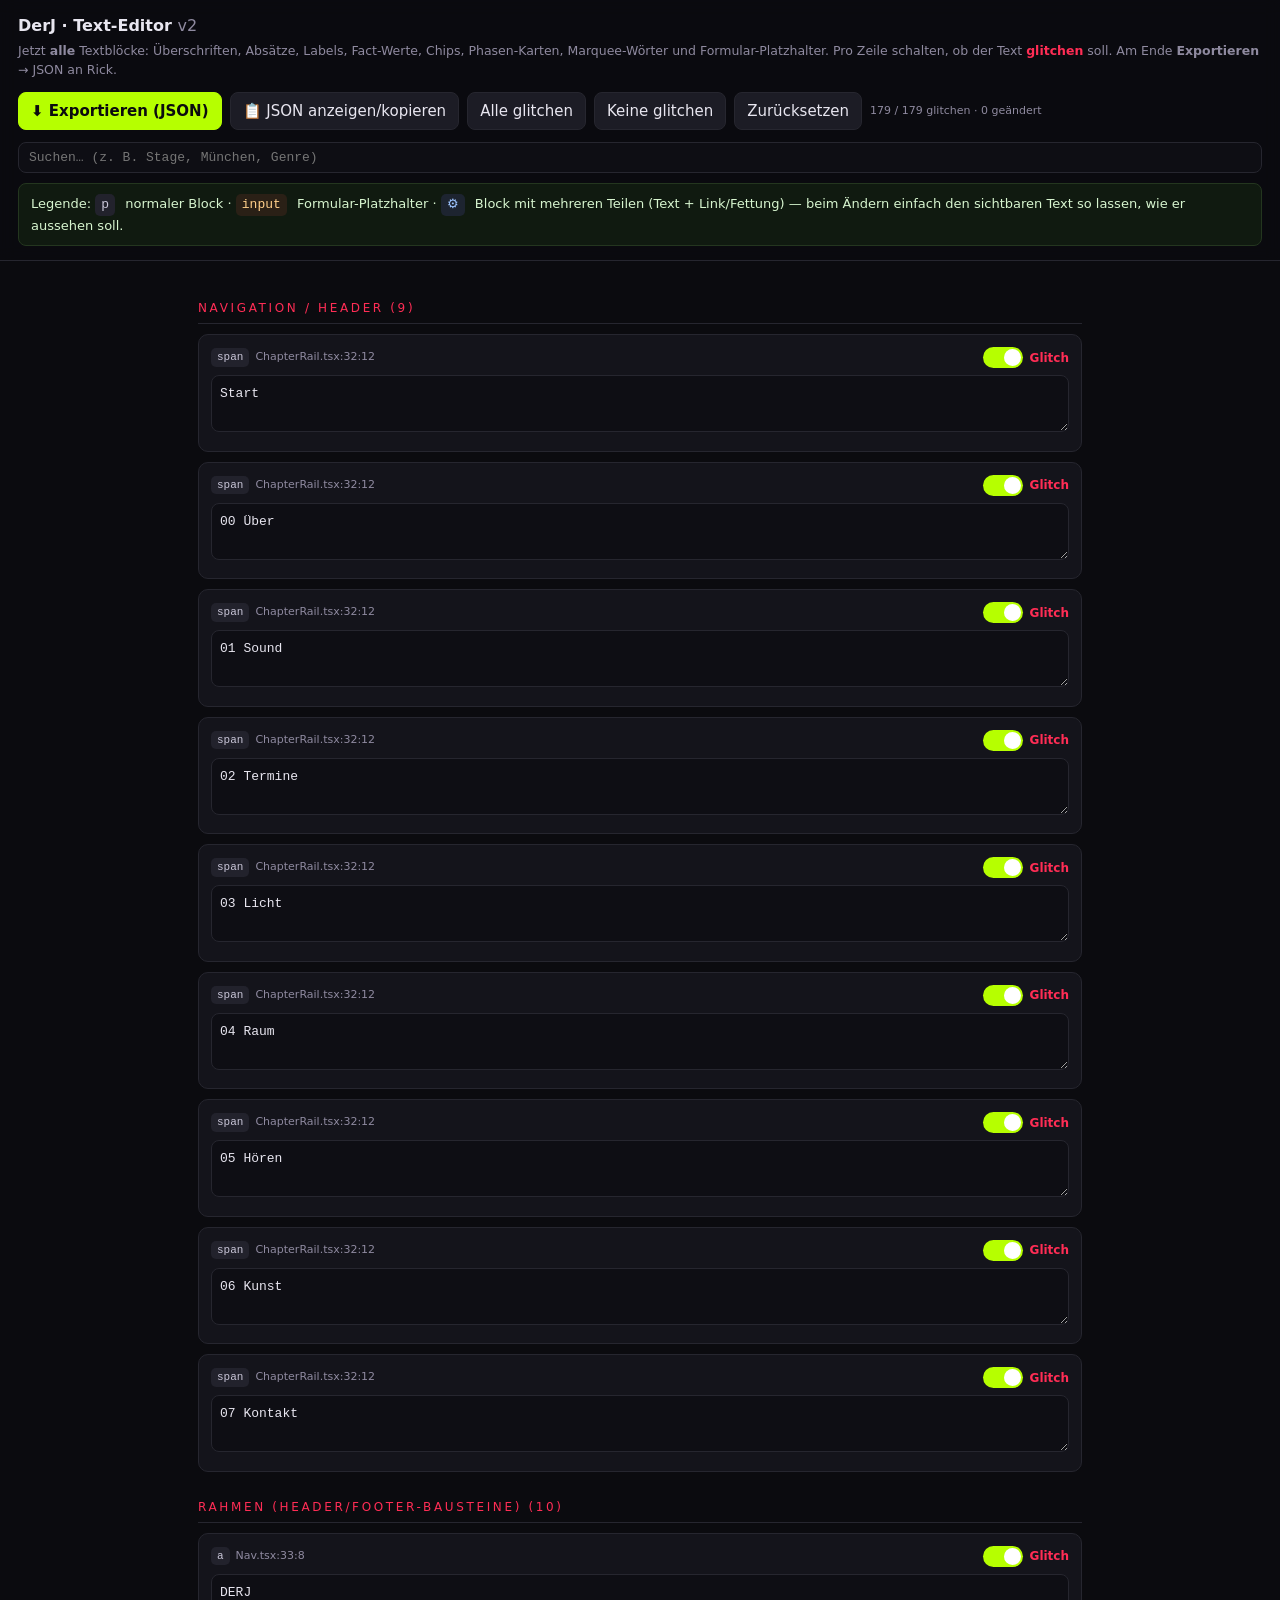
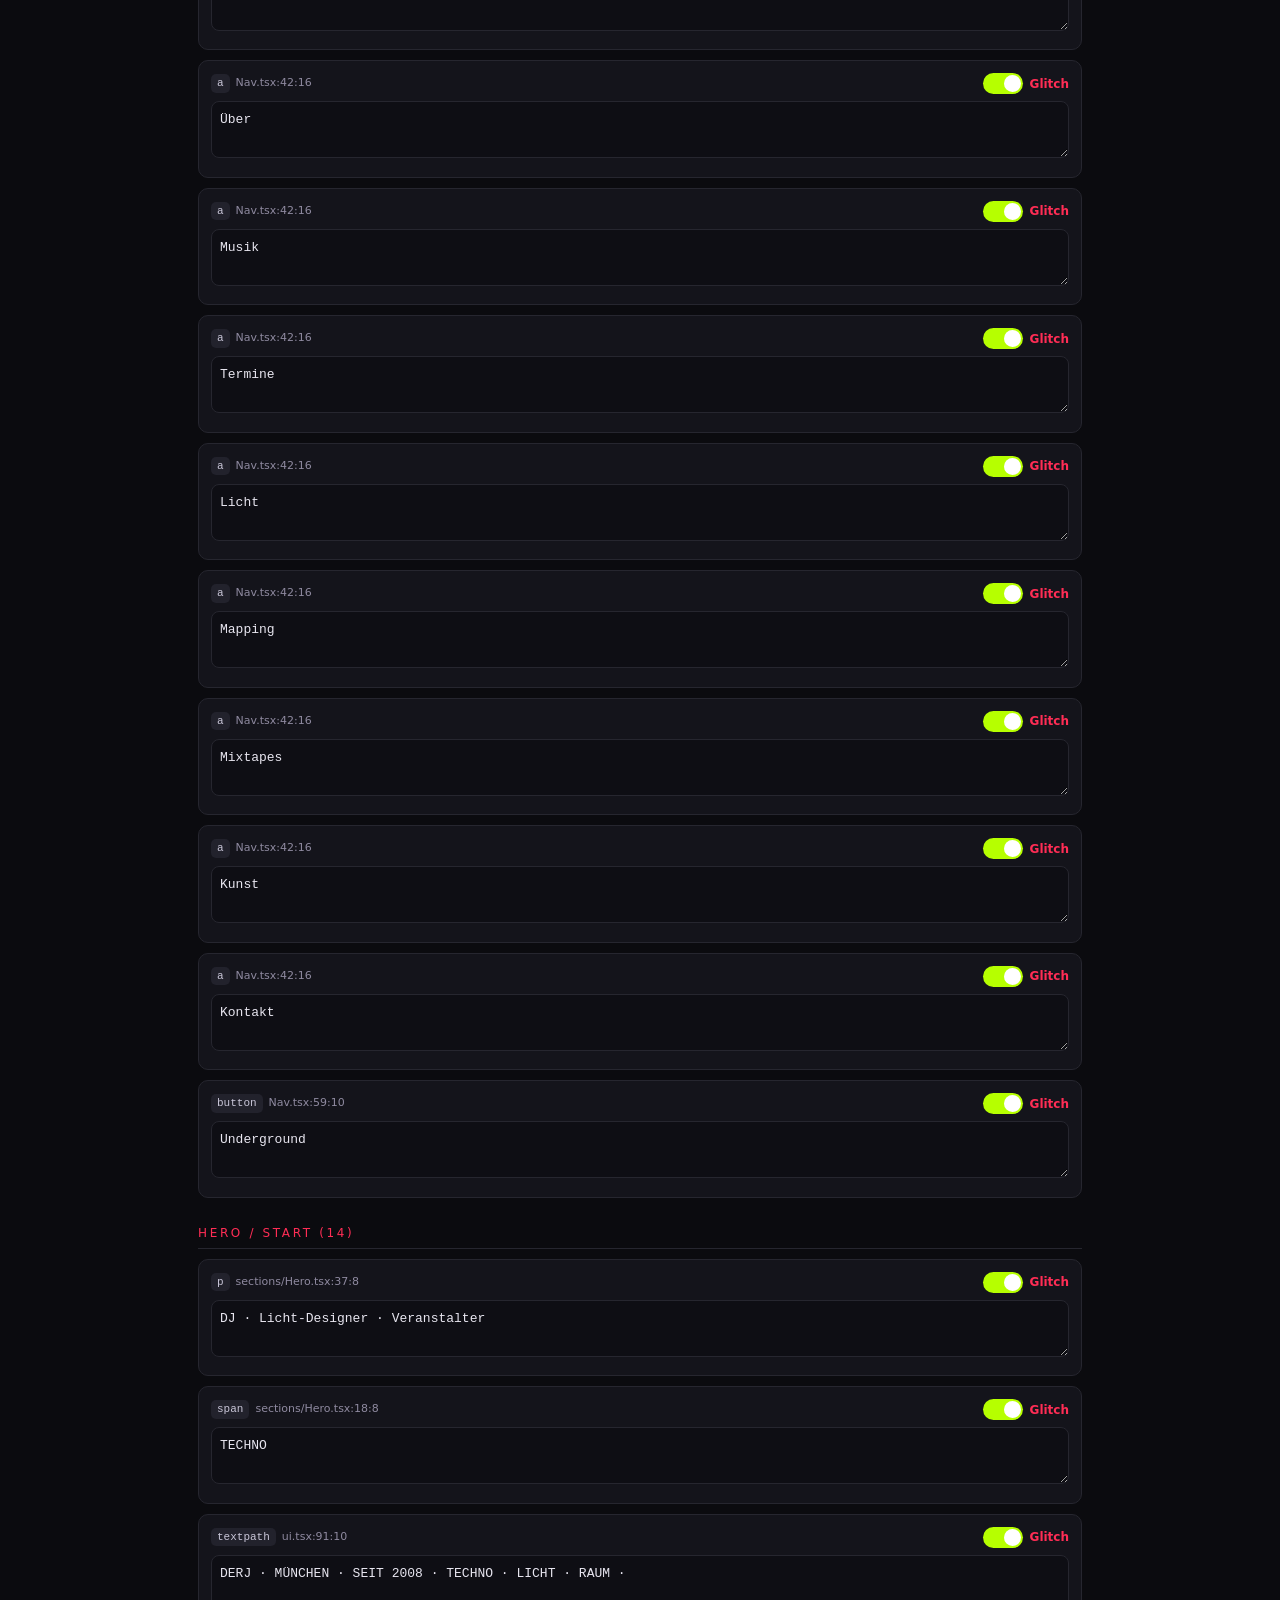
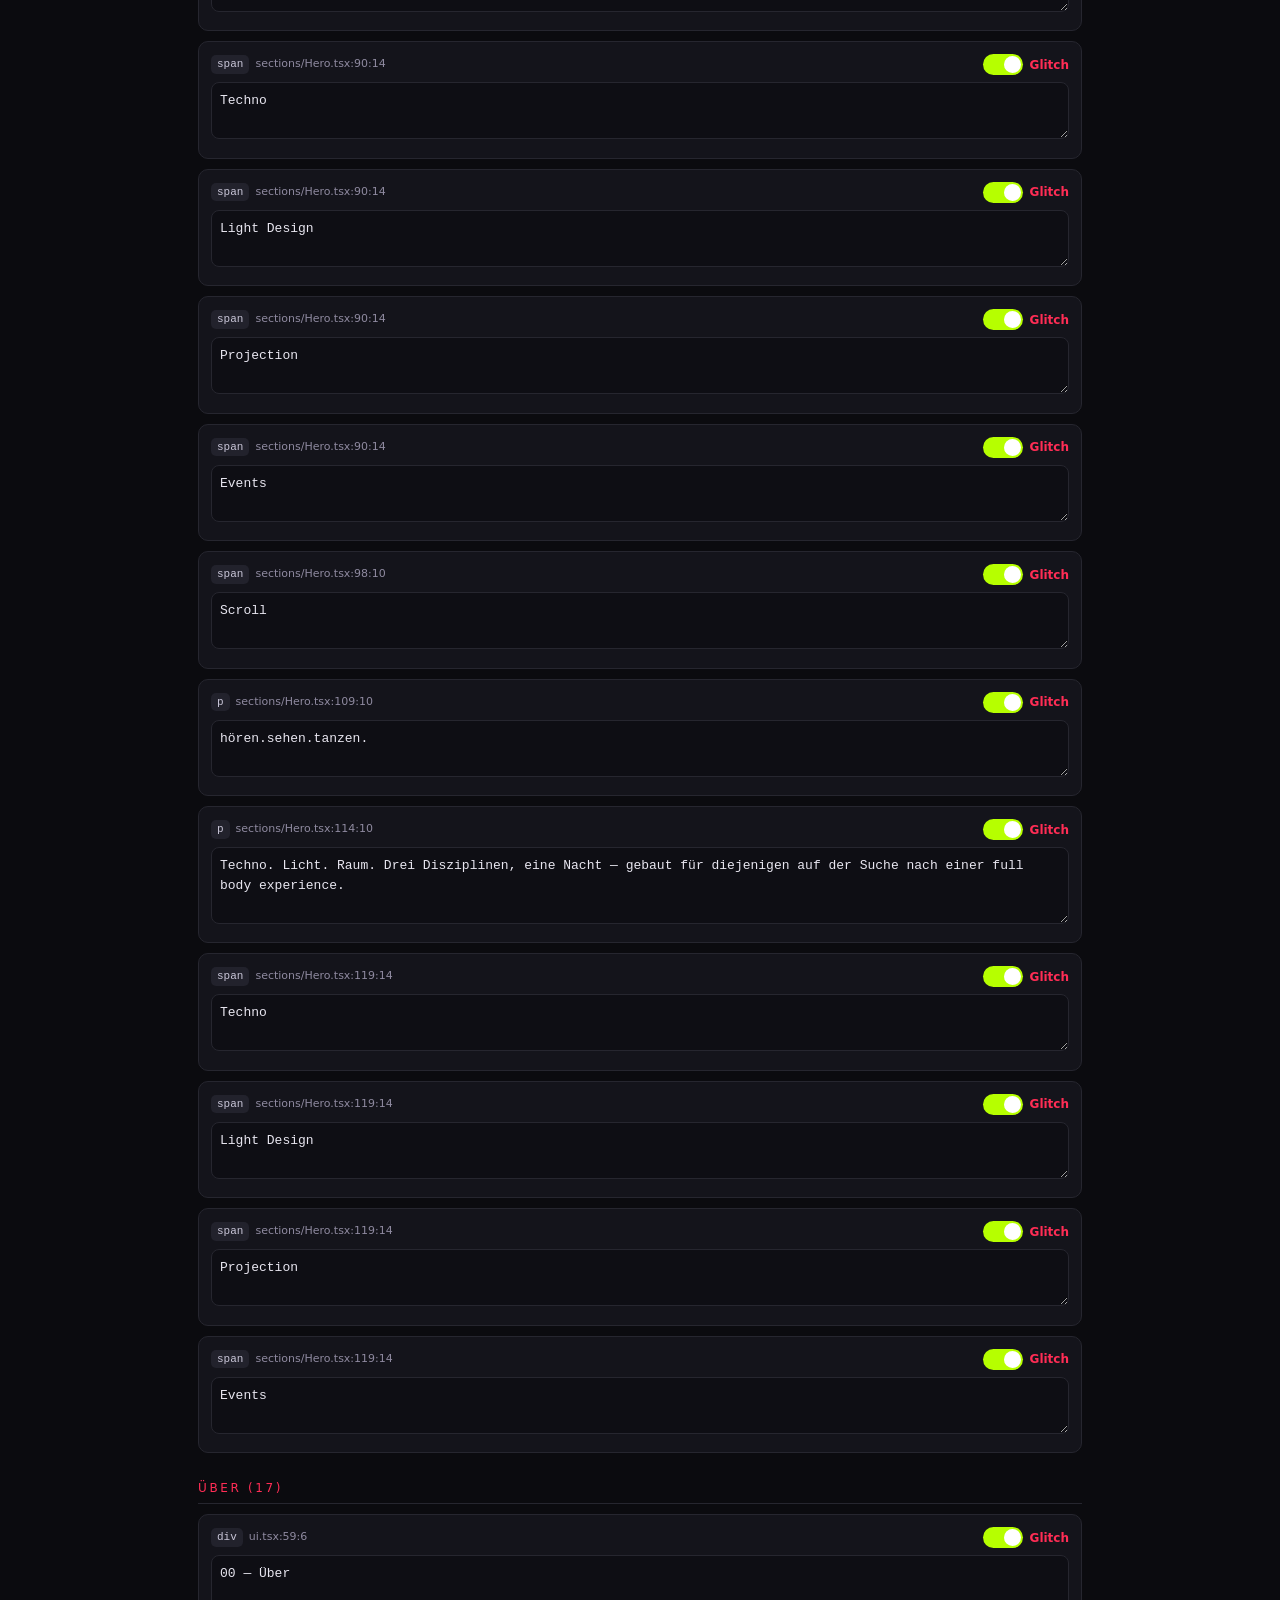
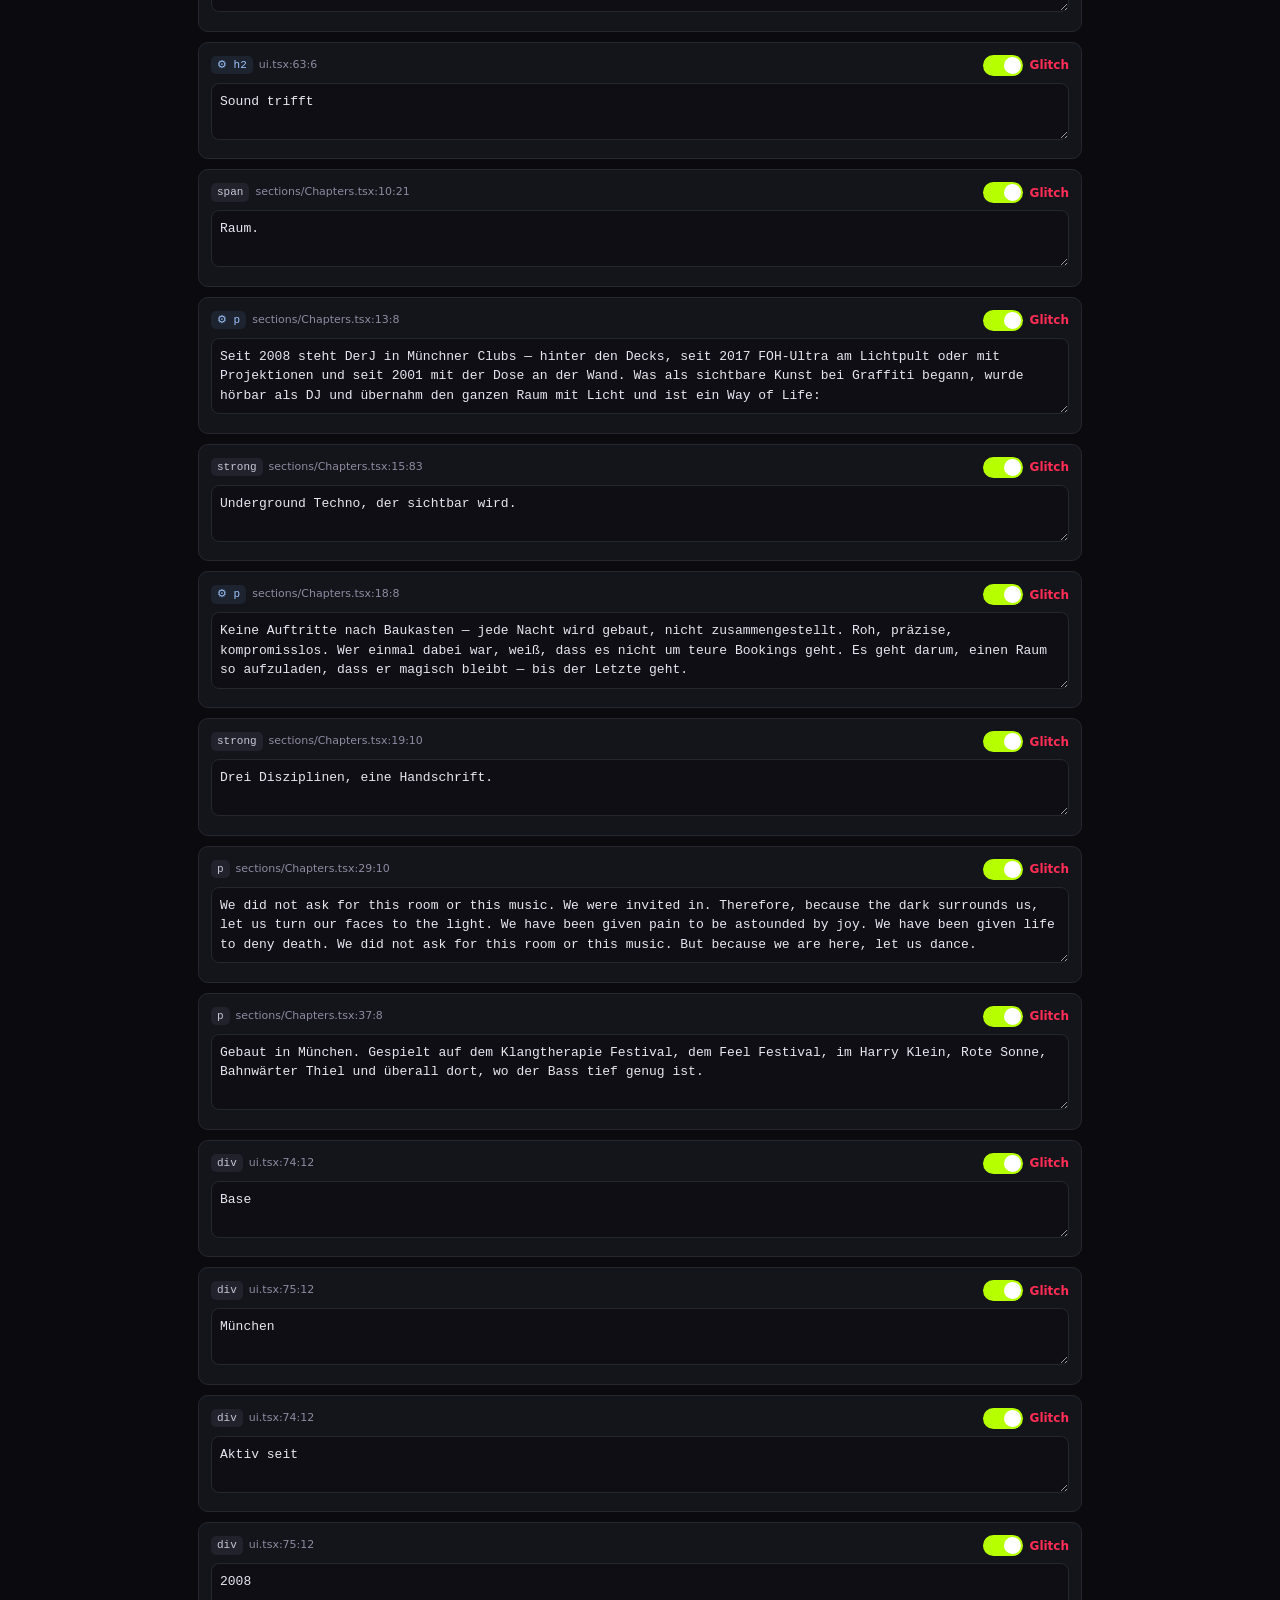
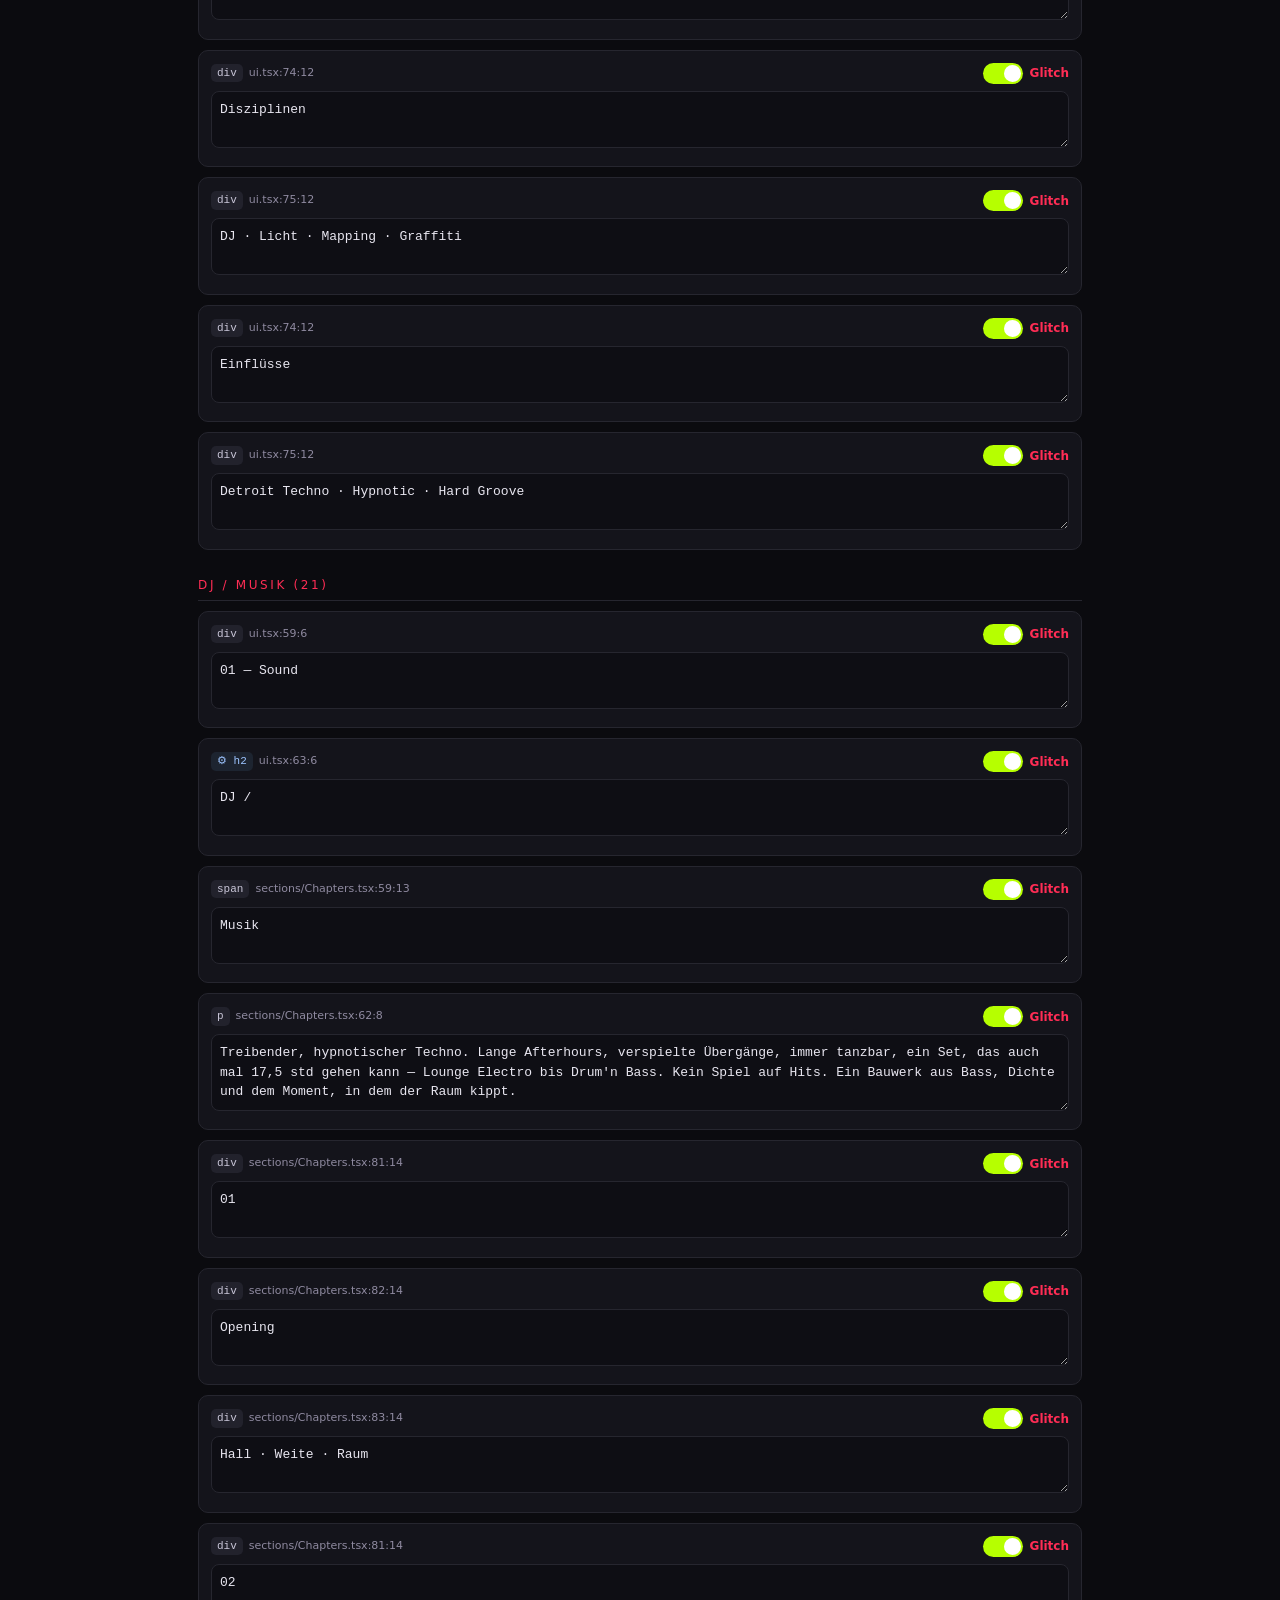
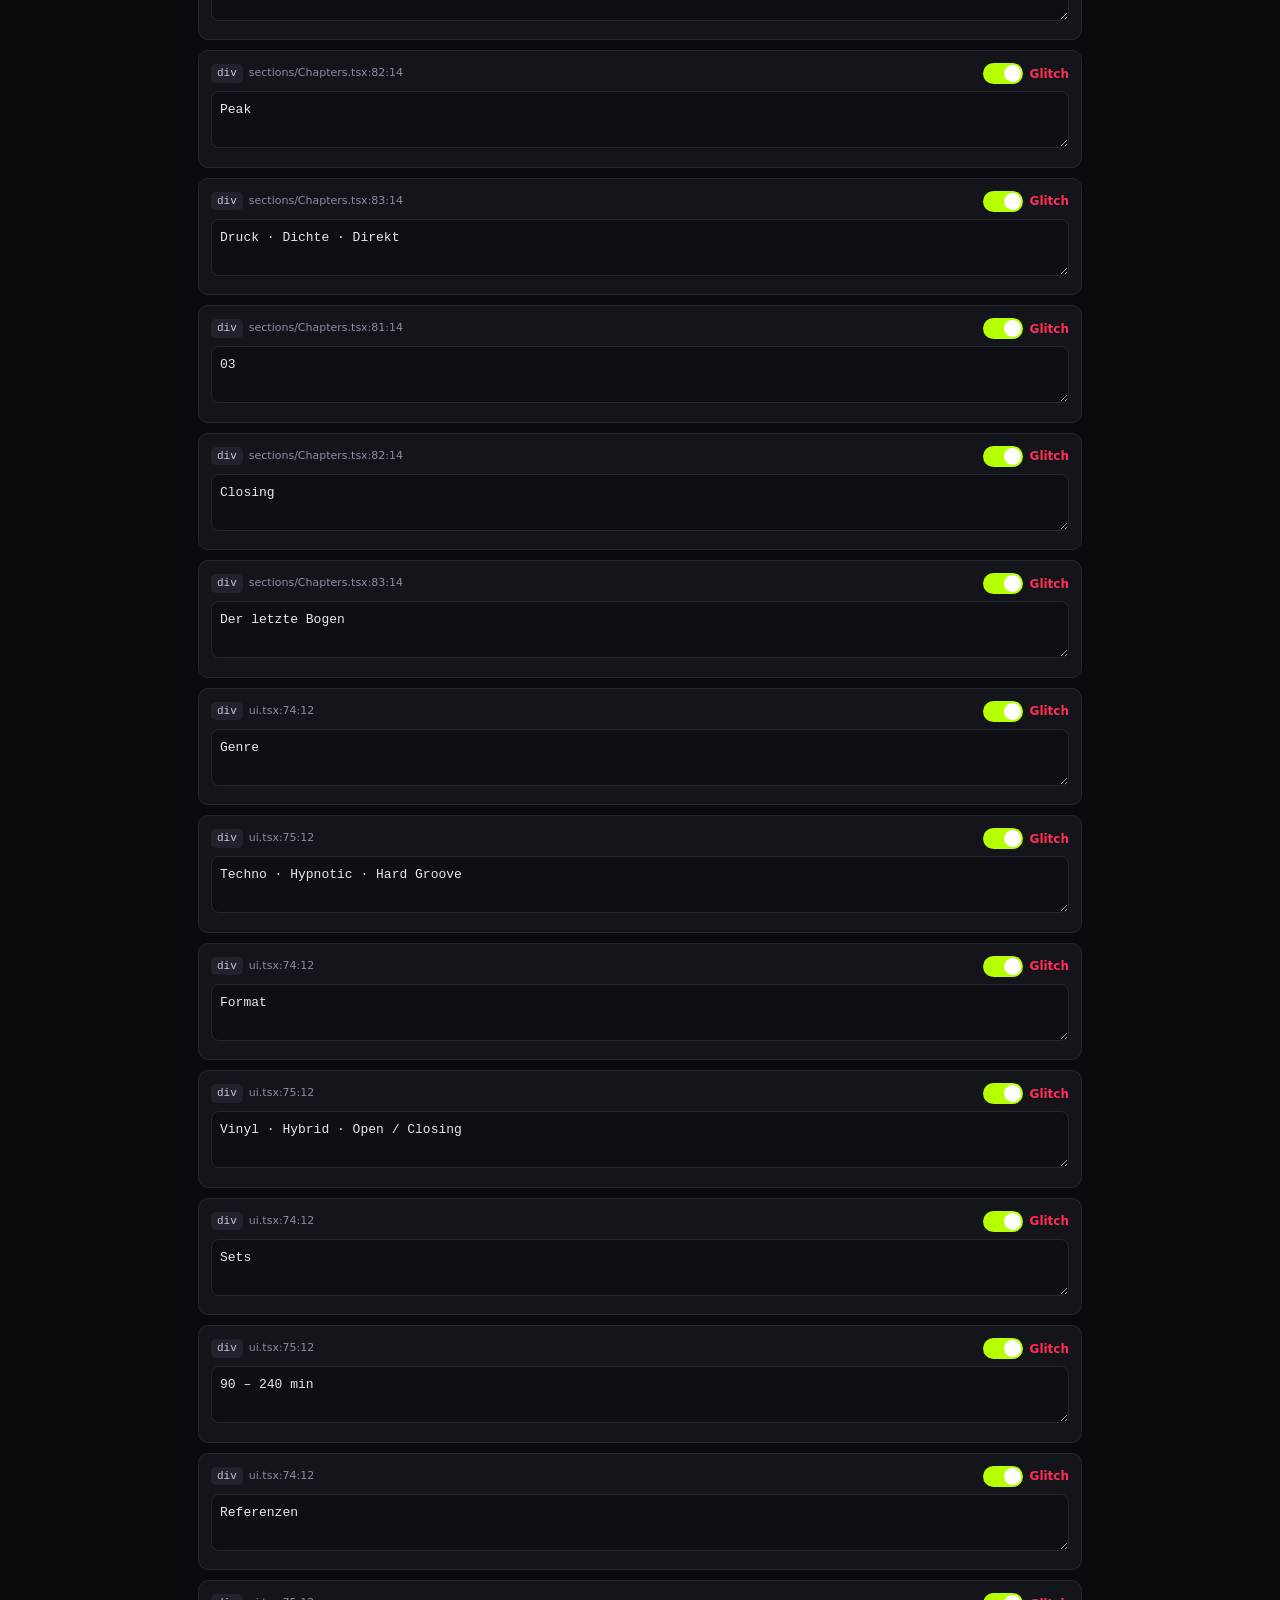
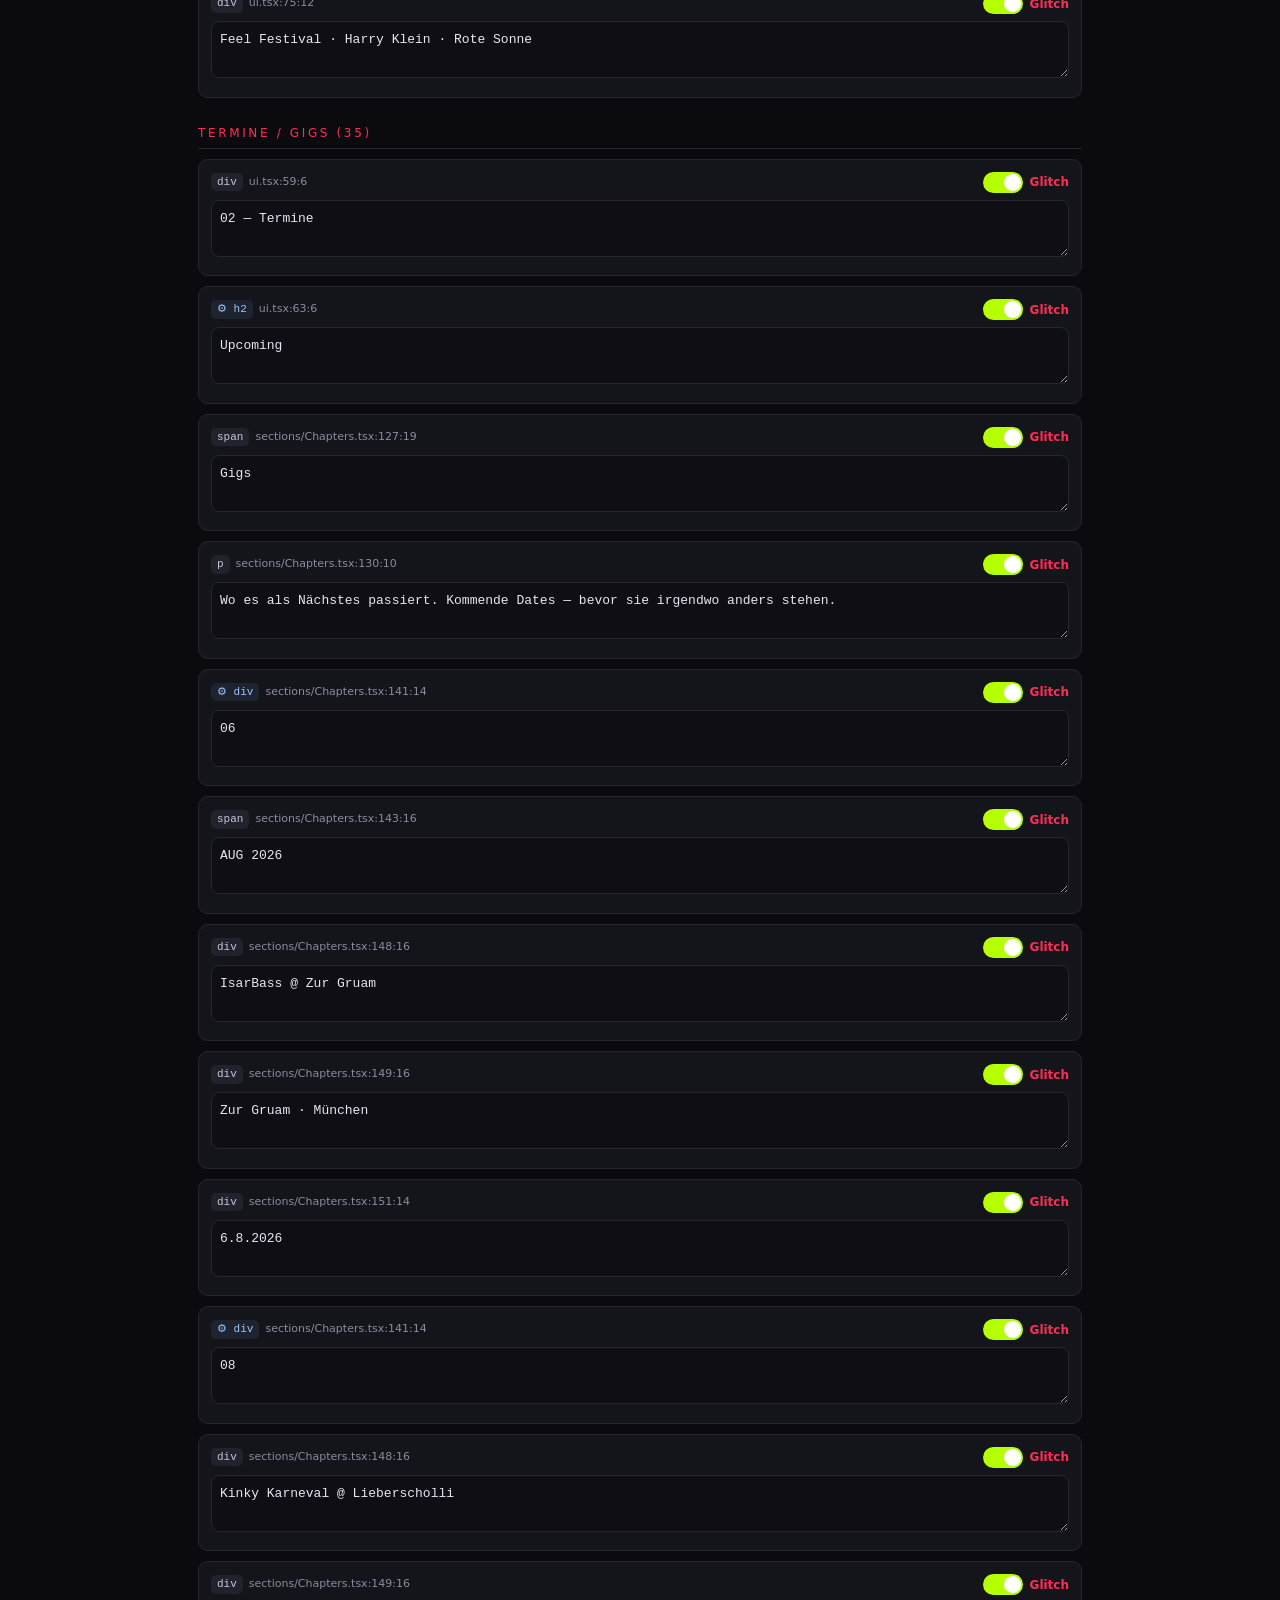
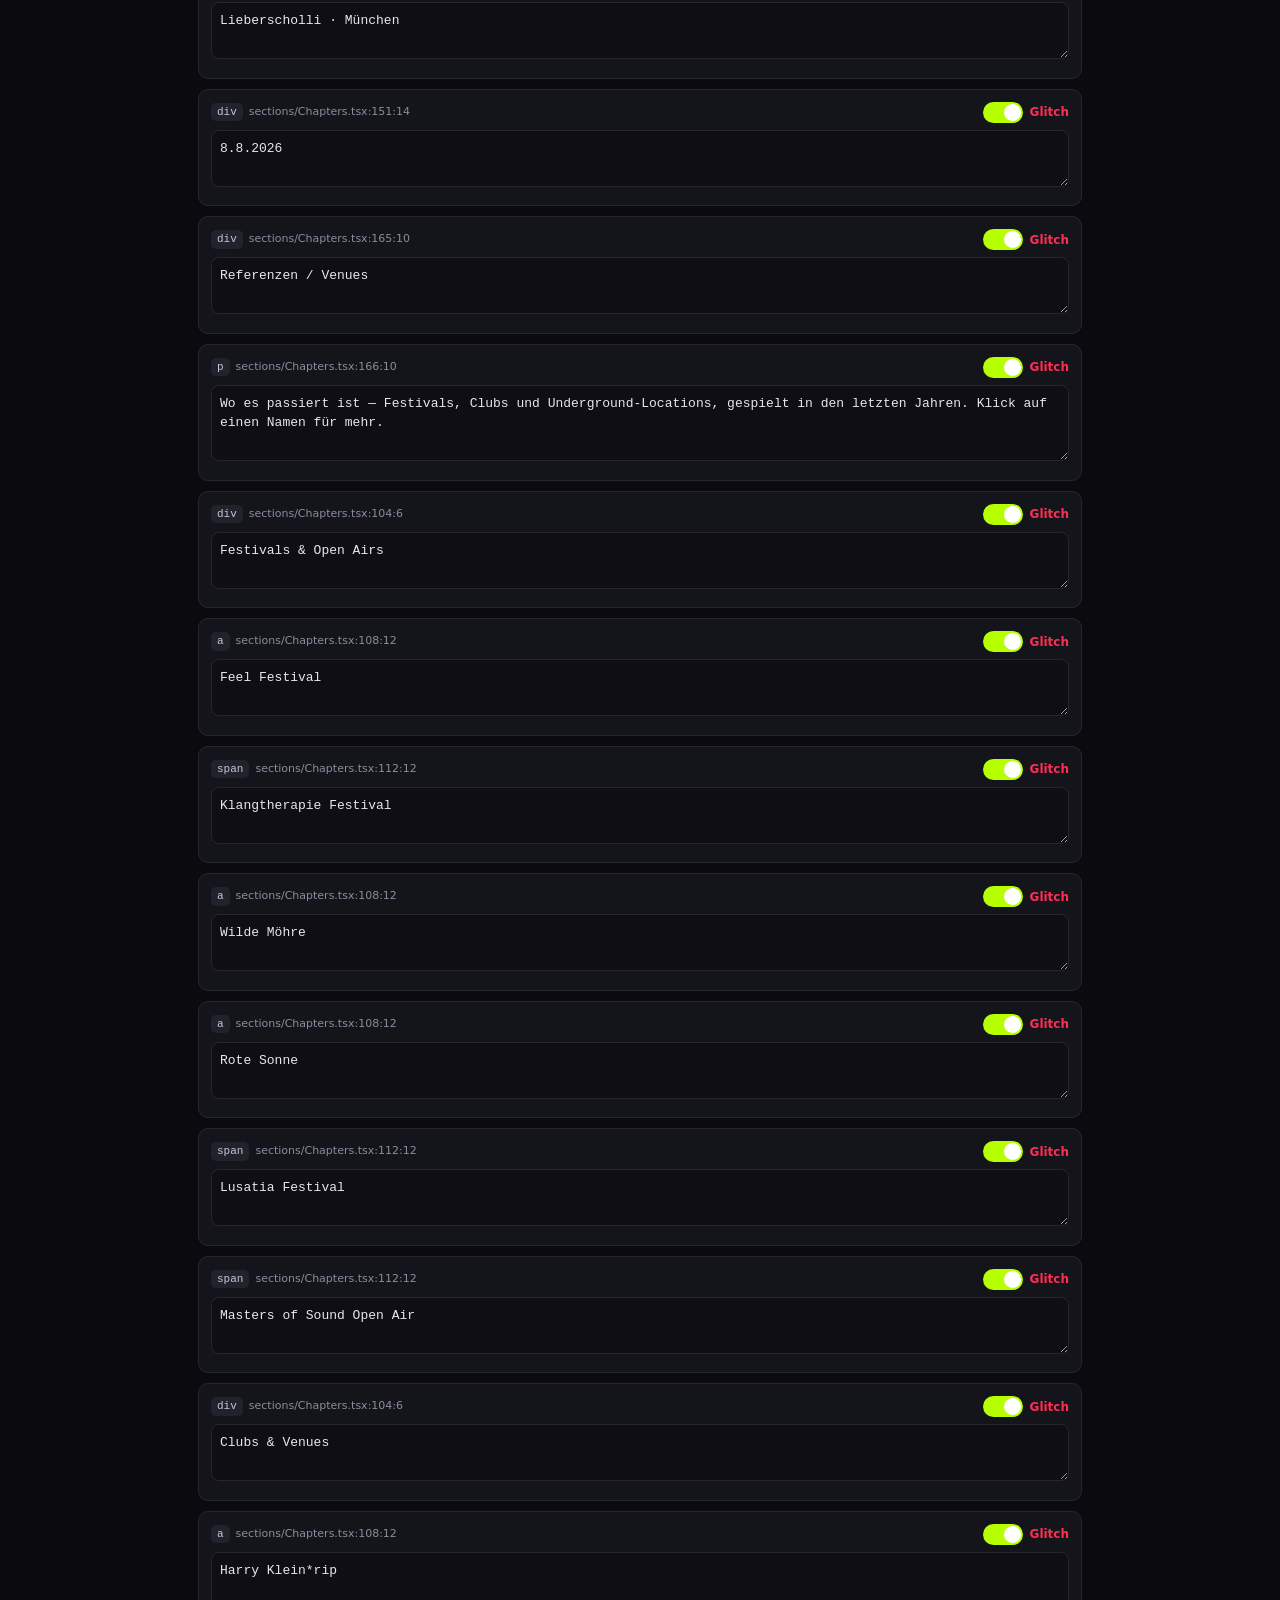
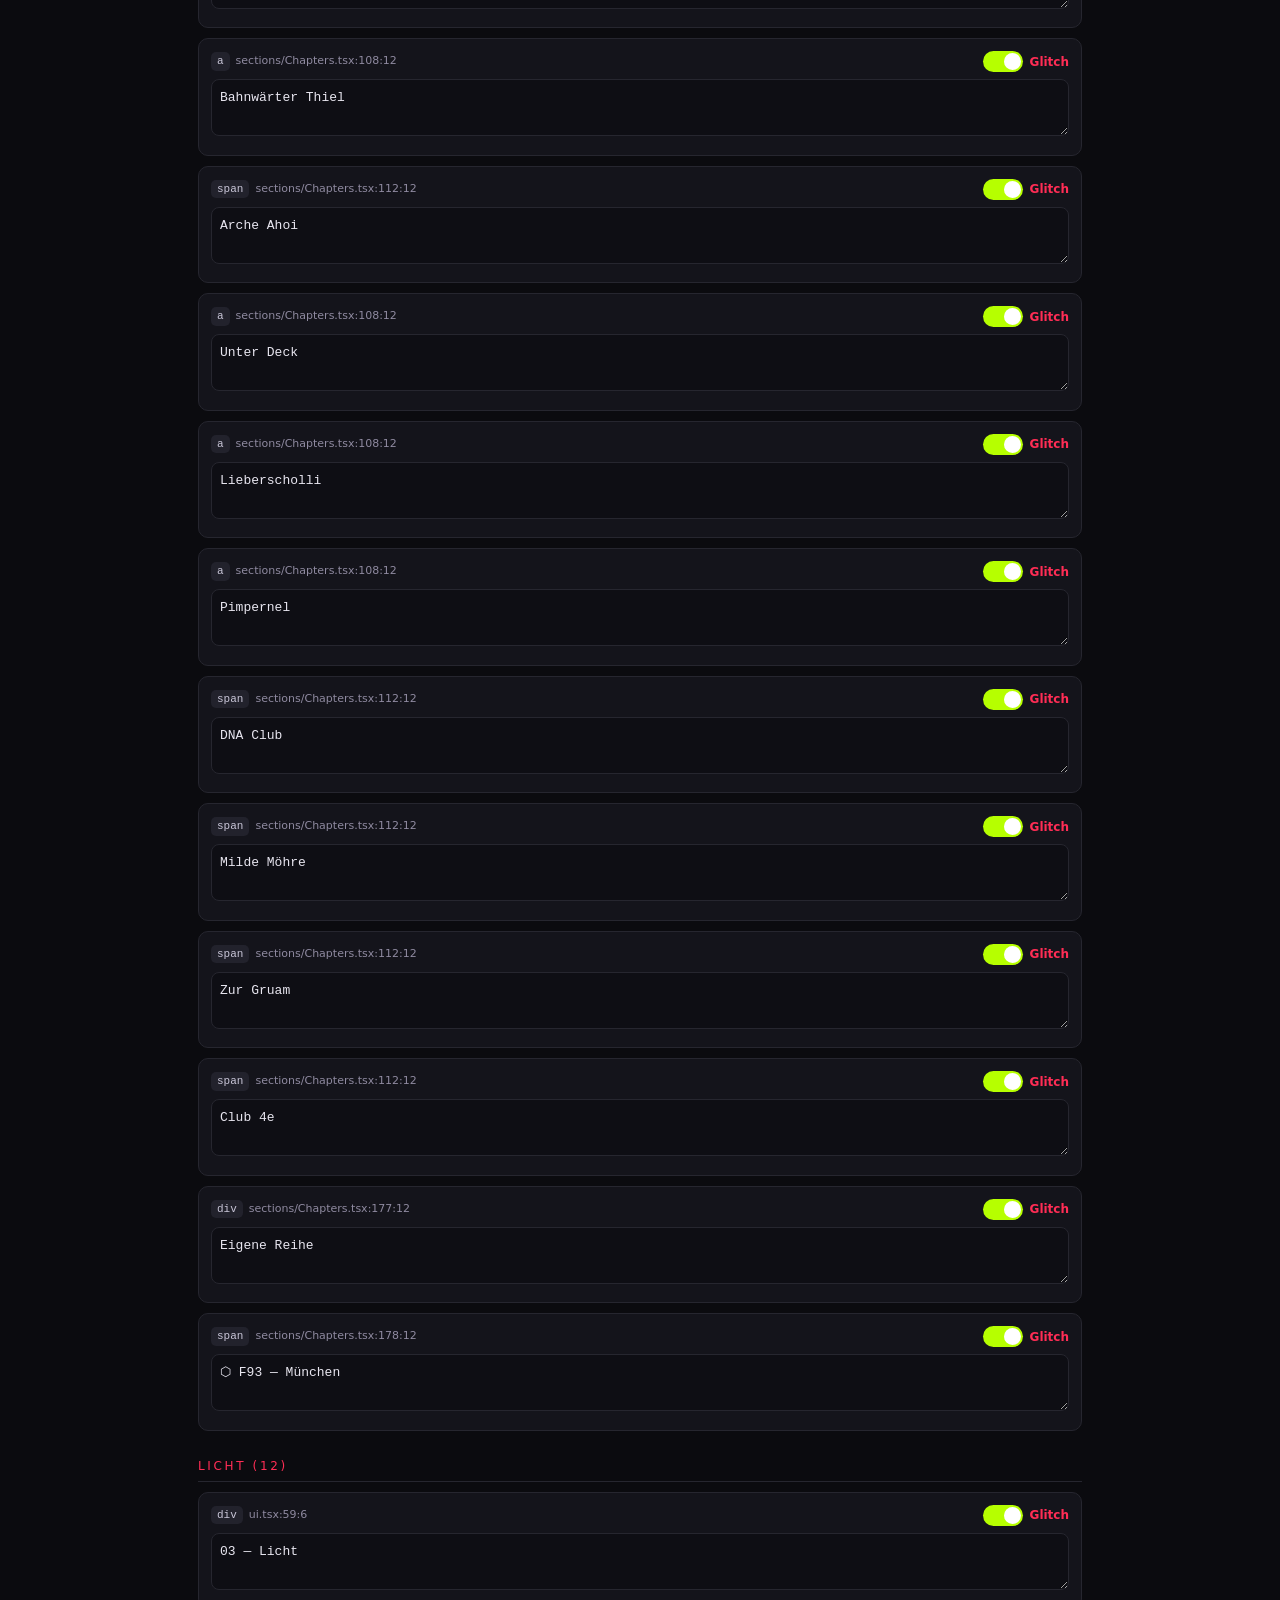
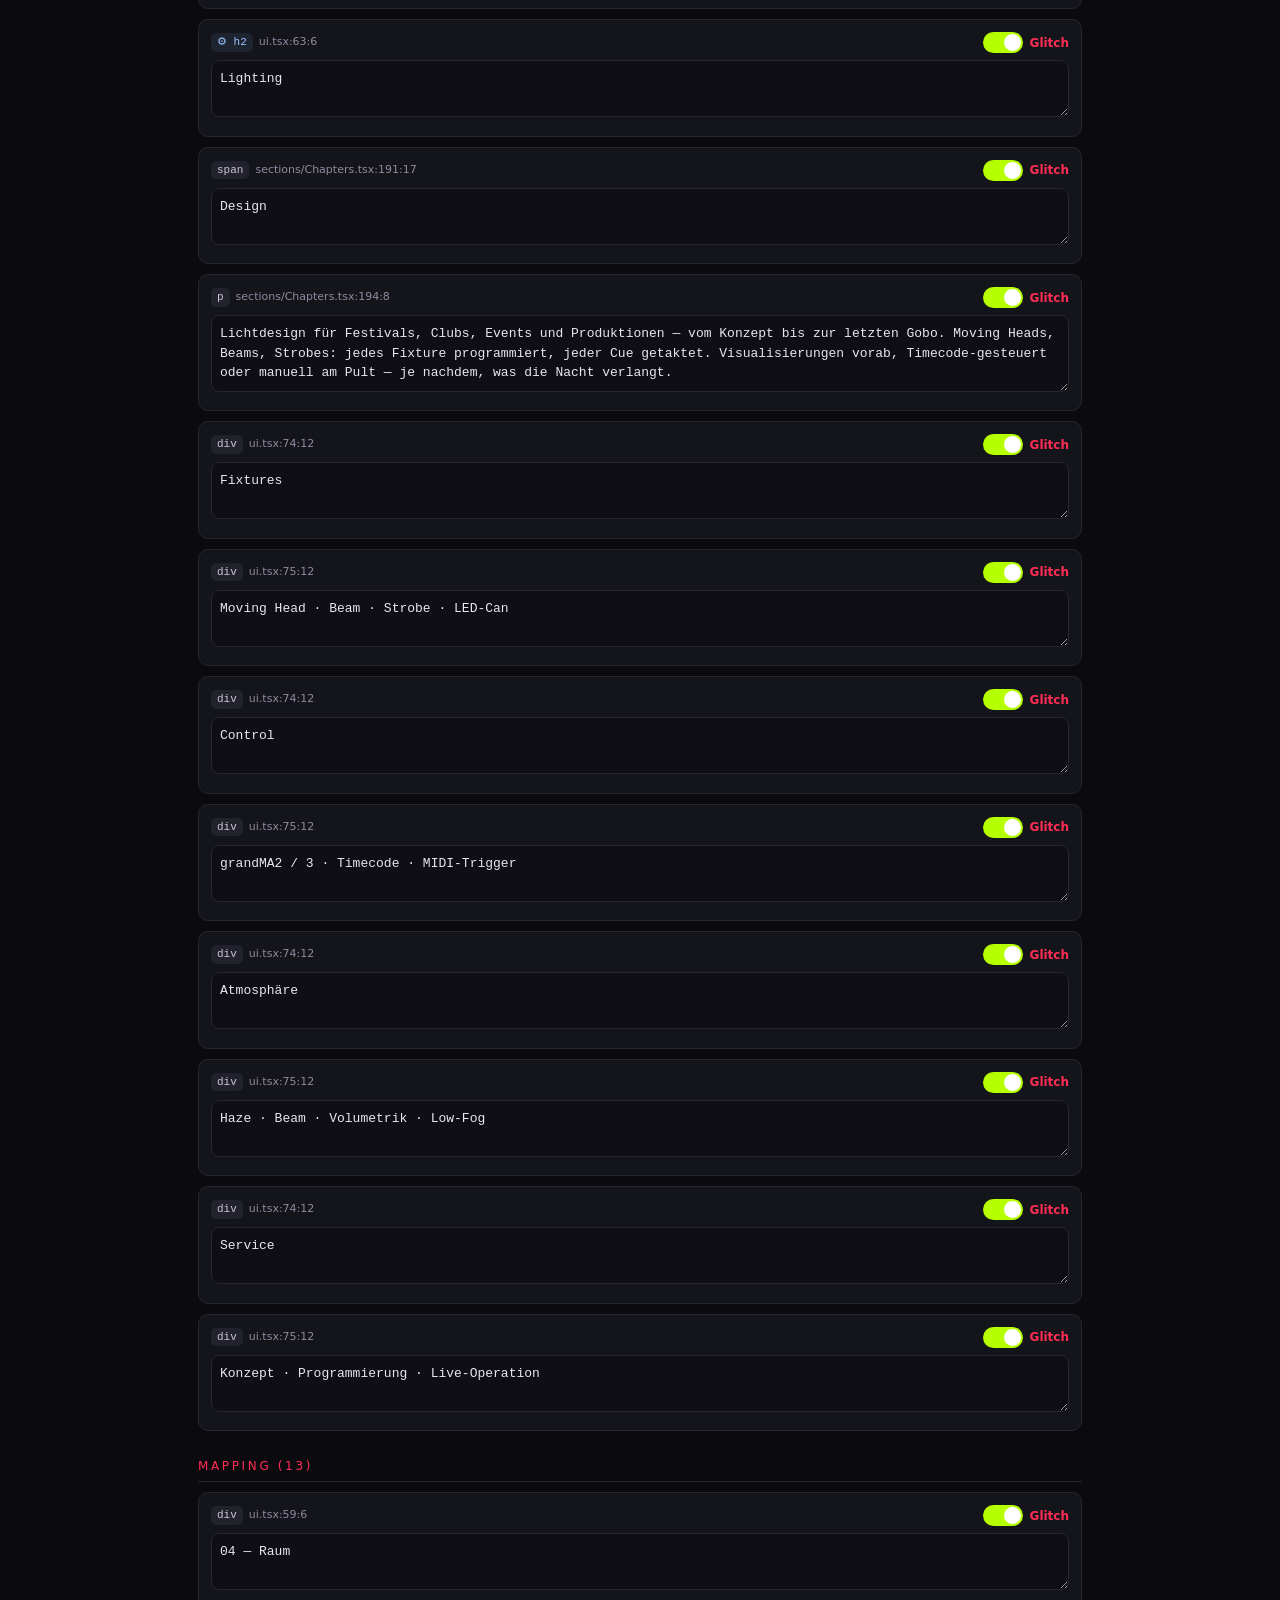
==== commit aaf263a6: "DerJ - Website (aktueller Stand) | Test /test/: kein Video doppelt (nur Clip A+B), Bild/Text-Zuordnu" ====
--- a/editor.html
+++ b/editor.html
@@ -2,7 +2,7 @@
 <meta charset="utf-8">
 <meta name="viewport" content="width=device-width,initial-scale=1">
 <meta name="robots" content="noindex,nofollow">
-<title>DerJ · Text-Editor</title>
+<title>DerJ · Text-Editor v2</title>
 <style>
 :root{--bg:#0b0b0f;--card:#14141b;--line:#26262f;--ink:#e8e6f0;--mut:#8f8aa0;--acid:#b6ff00;--hot:#ff2d55}
 *{box-sizing:border-box}
@@ -21,6 +21,8 @@
 .row{display:flex;justify-content:space-between;align-items:center;gap:10px;margin-bottom:7px}
 .meta{font-size:11px;color:var(--mut);overflow:hidden;text-overflow:ellipsis;white-space:nowrap}
 .tag{display:inline-block;background:#22222c;border-radius:5px;padding:1px 6px;margin-right:6px;font-family:ui-monospace,monospace;color:#c9c6d8}
+.tag.ph{background:#2a2016;color:#ffcf8a}
+.tag.cmp{background:#1d2430;color:#9dc4ff}
 textarea{width:100%;background:#0e0e14;color:var(--ink);border:1px solid var(--line);border-radius:8px;padding:8px;font:13px/1.5 ui-monospace,monospace;resize:vertical}
 .sw{display:flex;align-items:center;gap:7px;font-size:12px;color:var(--mut);user-select:none;cursor:pointer;white-space:nowrap}
 .sw input{appearance:none;-webkit-appearance:none;width:40px;height:21px;background:#2a2a34;border-radius:20px;position:relative;cursor:pointer;transition:.15s;margin:0;flex:0 0 auto}
@@ -30,12 +32,13 @@
 .glitchword{color:var(--hot);font-weight:600}
 #out{width:100%;height:130px;margin-top:10px;display:none;background:#0e0e14;color:#cfcbe0;border:1px solid var(--line);border-radius:8px;padding:8px;font:12px/1.45 ui-monospace,monospace}
 footer{color:var(--mut);font-size:12px;padding:20px;text-align:center;border-top:1px solid var(--line)}
-.hint{background:#101a10;border:1px solid #24361f;color:#d7f5cf;border-radius:8px;padding:10px 12px;font-size:13px;margin-top:10px}
-kbd{background:#22222c;border:1px solid var(--line);border-radius:4px;padding:0 5px;font-family:ui-monospace,monospace}
+.hint{background:#101a10;border:1px solid #24361f;color:#d7f5cf;border-radius:8px;padding:10px 12px;font-size:13px;margin:10px 0 0}
+.q{display:flex;gap:6px;align-items:center}
+input.search{flex:1;background:#0e0e14;color:var(--ink);border:1px solid var(--line);border-radius:8px;padding:7px 10px;font:13px ui-monospace,monospace}
 </style></head><body>
 <header>
-  <h1>DerJ · Text-Editor</h1>
-  <div class="sub">Texte direkt anpassen &amp; pro Zeile schalten, ob der Text <span class="glitchword">glitchen</span> soll. Am Ende <b>Exportieren</b> → die <code>derj-texte.json</code> an Rick schicken.</div>
+  <h1>DerJ · Text-Editor <span style="color:var(--mut);font-weight:400">v2</span></h1>
+  <div class="sub">Jetzt <b>alle</b> Textblöcke: Überschriften, Absätze, Labels, Fact-Werte, Chips, Phasen-Karten, Marquee-Wörter und Formular-Platzhalter. Pro Zeile schalten, ob der Text <span class="glitchword">glitchen</span> soll. Am Ende <b>Exportieren</b> → JSON an Rick.</div>
   <div class="bar">
     <button class="primary" id="exp">⬇ Exportieren (JSON)</button>
     <button id="copy">📋 JSON anzeigen/kopieren</button>
@@ -44,14 +47,16 @@
     <button id="reset">Zurücksetzen</button>
     <span class="meta" id="cnt"></span>
   </div>
+  <div class="bar q"><input class="search" id="q" placeholder="Suchen… (z. B. Stage, München, Genre)"></div>
+  <div class="hint">Legende: <span class="tag">p</span> normaler Block · <span class="tag ph">input</span> Formular-Platzhalter · <span class="tag cmp">⚙</span> Block mit mehreren Teilen (Text + Link/Fettung) — beim Ändern einfach den sichtbaren Text so lassen, wie er aussehen soll.</div>
   <textarea id="out" readonly spellcheck="false"></textarea>
 </header>
 <main id="main"></main>
 <footer>Autosave läuft lokal im Browser (localStorage). Es wird nichts hochgeladen.</footer>
 <script>
-var DATA = [{"tag":"a","sec":"flex","text":"DERJ","path":"div#root > header.fixed.top-0 > nav.flex.items-center > a.display.text-[22px]"},{"tag":"a","sec":"flex","text":"Über","path":"header.fixed.top-0 > nav.flex.items-center > ul.hidden.lg:flex > li > a.font-mono.text-[11px]"},{"tag":"a","sec":"flex","text":"Musik","path":"header.fixed.top-0 > nav.flex.items-center > ul.hidden.lg:flex > li > a.font-mono.text-[11px]"},{"tag":"a","sec":"flex","text":"Termine","path":"header.fixed.top-0 > nav.flex.items-center > ul.hidden.lg:flex > li > a.font-mono.text-[11px]"},{"tag":"a","sec":"flex","text":"Licht","path":"header.fixed.top-0 > nav.flex.items-center > ul.hidden.lg:flex > li > a.font-mono.text-[11px]"},{"tag":"a","sec":"flex","text":"Mapping","path":"header.fixed.top-0 > nav.flex.items-center > ul.hidden.lg:flex > li > a.font-mono.text-[11px]"},{"tag":"a","sec":"flex","text":"Mixtapes","path":"header.fixed.top-0 > nav.flex.items-center > ul.hidden.lg:flex > li > a.font-mono.text-[11px]"},{"tag":"a","sec":"flex","text":"Kunst","path":"header.fixed.top-0 > nav.flex.items-center > ul.hidden.lg:flex > li > a.font-mono.text-[11px]"},{"tag":"a","sec":"flex","text":"Kontakt","path":"header.fixed.top-0 > nav.flex.items-center > ul.hidden.lg:flex > li > a.font-mono.text-[11px]"},{"tag":"button","sec":"flex","text":"⬡ Underground","path":"div#root > header.fixed.top-0 > nav.flex.items-center > div.flex.items-center > button.btn.btn-hot"},{"tag":"a","sec":"-","text":"Start","path":"div#root > aside.hidden.xl:flex > a.group.flex"},{"tag":"a","sec":"-","text":"00 Über","path":"div#root > aside.hidden.xl:flex > a.group.flex"},{"tag":"a","sec":"-","text":"01 Sound","path":"div#root > aside.hidden.xl:flex > a.group.flex"},{"tag":"a","sec":"-","text":"02 Termine","path":"div#root > aside.hidden.xl:flex > a.group.flex"},{"tag":"a","sec":"-","text":"03 Licht","path":"div#root > aside.hidden.xl:flex > a.group.flex"},{"tag":"a","sec":"-","text":"04 Raum","path":"div#root > aside.hidden.xl:flex > a.group.flex"},{"tag":"a","sec":"-","text":"05 Hören","path":"div#root > aside.hidden.xl:flex > a.group.flex"},{"tag":"a","sec":"-","text":"06 Kunst","path":"div#root > aside.hidden.xl:flex > a.group.flex"},{"tag":"a","sec":"-","text":"07 Kontakt","path":"div#root > aside.hidden.xl:flex > a.group.flex"},{"tag":"p","sec":"hero","text":"DJ · Licht-Designer · Veranstalter","path":"section#hero > div.text-center > p.eyebrow.mb-4"},{"tag":"h1","sec":"hero","text":"DERJR","path":"section#hero > div.text-center > h1.display.text-acid"},{"tag":"p","sec":"hero","text":"hören. sehen.tanzen.","path":"section#hero > div.grid.md:grid-cols-3 > div.md:text-right.scrim > p.font-black.lowercase"},{"tag":"p","sec":"hero","text":"Techno. Licht. Raum. Drei Disziplinen, eine Nacht — gebaut für diejenigen, die nicht nur hören, sondern sehen.","path":"section#hero > div.grid.md:grid-cols-3 > div.md:text-right.scrim > p.lede.max-w-md"},{"tag":"a","sec":"hero","text":"Hören","path":"section#hero > div.grid.md:grid-cols-3 > div.md:text-right.scrim > div.mt-5.flex > a.btn.btn-acid"},{"tag":"a","sec":"hero","text":"Booking","path":"section#hero > div.grid.md:grid-cols-3 > div.md:text-right.scrim > div.mt-5.flex > a.btn.btn-ghost"},{"tag":"h2","sec":"about","text":"Sound trifft Raum.","path":"section#about > div.relative.z-10 > div.scrim.lg:col-span-6 > div > h2.display.text-[clamp(2.5rem,5.6vw,5.4rem)]"},{"tag":"p","sec":"about","text":"Seit 2008 steht DerJ in Münchner Clubs — hinter den Decks, am Lichtpult, manchmal mit Projektionen und manchmal mit der Dose an der Wand. Was als DJ-Set begann, wurde zu einem Way of Life: Techno, der sichtbar wird. Licht, das den Takt hält. Räume, die sich verformen, sobald der Bass fällt.","path":"section#about > div.relative.z-10 > div.scrim.lg:col-span-6 > div > p.lede.mt-8"},{"tag":"p","sec":"about","text":"Drei Disziplinen, eine Handschrift. Keine Auftritte nach Baukasten — jede Nacht wird gebaut, nicht zusammengestellt. Roh, präzise, kompromisslos. Wer einmal dabei war, weiß, dass es nicht um teure Bookings geht. Es geht darum, einen Raum so aufzuladen, dass er magisch bleibt — bis der Letzte geht.","path":"section#about > div.relative.z-10 > div.scrim.lg:col-span-6 > div > p.lede.mt-5"},{"tag":"p","sec":"about","text":"Gebaut in München. Gespielt auf dem Feel Festival, im Harry Klein, Rote Sonne, Bahnwärter Thiel und überall dort, wo der Bass tief genug ist.","path":"section#about > div.relative.z-10 > div.scrim.lg:col-span-6 > div > p.mt-8.font-mono"},{"tag":"h2","sec":"music","text":"DJ / Musik","path":"section#music > div.relative.z-10 > div.scrim.lg:col-span-6 > div > h2.display.text-[clamp(2.5rem,5.6vw,5.4rem)]"},{"tag":"p","sec":"music","text":"Treibender, hypnotischer Techno. Lange Bögen, präzise Übergänge, ein Set, das sich wie ein einziger Atemzug durch die Nacht zieht — von dunklem Hall bis zum gleißenden Peak. Kein Spiel mit Hits. Ein Bauwerk aus Druck, Dichte und dem Moment, in dem der Raum kippt.","path":"section#music > div.relative.z-10 > div.scrim.lg:col-span-6 > div > p.lede.mt-8"},{"tag":"p","sec":"music","text":"Opening: langsam aufbauen, Halle weiten, Raum geben. Peak-Time: treibend, direkt, kein Entkommen. Closing: der letzte Bogen, wenn die Lichter schon brennen und der Bass noch nicht gehen will. Drei Phasen, eine Linie — der Bogen hält durch, egal wie lang die Nacht wird.","path":"section#music > div.relative.z-10 > div.scrim.lg:col-span-6 > div > p.lede.mt-5"},{"tag":"h2","sec":"gigs","text":"Upcoming Gigs","path":"div.relative.z-10 > div.scrim.lg:col-span-8 > div.text-center > div > h2.display.text-[clamp(2.5rem,5.6vw,5.4rem)]"},{"tag":"p","sec":"gigs","text":"Wo es als Nächstes passiert. Kommende Dates — bevor sie irgendwo anders stehen.","path":"div.relative.z-10 > div.scrim.lg:col-span-8 > div.text-center > div > p.lede.mt-6"},{"tag":"p","sec":"gigs","text":"Weitere Dates folgen. Instagram für aktuelles Line-up: @derj.official","path":"section#gigs > div.relative.z-10 > div.scrim.lg:col-span-8 > div > p.mt-5.font-mono"},{"tag":"a","sec":"gigs","text":"@derj.official","path":"div.relative.z-10 > div.scrim.lg:col-span-8 > div > p.mt-5.font-mono > a.text-ink.hover:text-hot"},{"tag":"p","sec":"gigs","text":"Wo es passiert ist — Festivals, Clubs und Underground-Locations, gespielt in den letzten Jahren. Klick auf einen Namen für mehr.","path":"div.relative.z-10 > div.scrim.lg:col-span-8 > div.mt-20.text-center > div > p.lede.max-w-xl"},{"tag":"a","sec":"gigs","text":"Feel Festival ↗","path":"div > div.mt-10.grid > div > div.flex.flex-wrap > a.chip.chip-major"},{"tag":"a","sec":"gigs","text":"Wilde Möhre ↗","path":"div > div.mt-10.grid > div > div.flex.flex-wrap > a.chip.chip-major"},{"tag":"a","sec":"gigs","text":"Rote Sonne ↗","path":"div > div.mt-10.grid > div > div.flex.flex-wrap > a.chip.chip-major"},{"tag":"a","sec":"gigs","text":"Harry Klein ↗","path":"div > div.mt-10.grid > div > div.flex.flex-wrap > a.chip.chip-major"},{"tag":"a","sec":"gigs","text":"Bahnwärter Thiel ↗","path":"div > div.mt-10.grid > div > div.flex.flex-wrap > a.chip.chip-major"},{"tag":"a","sec":"gigs","text":"Unter Deck ↗","path":"div > div.mt-10.grid > div > div.flex.flex-wrap > a.chip"},{"tag":"a","sec":"gigs","text":"Lieberscholli ↗","path":"div > div.mt-10.grid > div > div.flex.flex-wrap > a.chip"},{"tag":"a","sec":"gigs","text":"Pimpernel ↗","path":"div > div.mt-10.grid > div > div.flex.flex-wrap > a.chip"},{"tag":"h2","sec":"lighting","text":"Lighting Design","path":"section#lighting > div.relative.z-10 > div.scrim.lg:col-span-6 > div > h2.display.text-[clamp(2.5rem,5.6vw,5.4rem)]"},{"tag":"p","sec":"lighting","text":"Lichtdesign für Clubs, Events und Produktionen — vom Konzept bis zur letzten Gobo. Moving Heads, Beams, Strobes: jedes Fixture programmiert, jeder Cue getaktet. Visualisierungen vorab, Timecode-gesteuert oder manuell am Pult — je nachdem, was die Nacht verlangt.","path":"section#lighting > div.relative.z-10 > div.scrim.lg:col-span-6 > div > p.lede.mt-8"},{"tag":"p","sec":"lighting","text":"Licht als zweites Instrument. Bewegliche Beams zeichnen Formationen in den Haze — X, V, W. Pulse, die den Bass übersetzen. Strobes, die den Raum für einen Moment auslöschen. Atmosphäre entsteht nicht durch Zufall, sondern durch Programmierung — und manchmal durch ein Gewitter, das einfach kommt.","path":"section#lighting > div.relative.z-10 > div.scrim.lg:col-span-6 > div > p.lede.mt-5"},{"tag":"p","sec":"lighting","text":"→ Auf dieser Seite folgen die Lichter deiner Maus und reagieren auf den Scroll — ein Vorgeschmack darauf, was im Club passiert, wenn das Pult live schaltet.","path":"section#lighting > div.relative.z-10 > div.scrim.lg:col-span-6 > div > p.mt-5.font-mono"},{"tag":"h2","sec":"projection","text":"Projection Mapping","path":"div.relative.z-10 > div.scrim.lg:col-span-8 > div.text-center > div > h2.display.text-[clamp(2.5rem,5.6vw,5.4rem)]"},{"tag":"p","sec":"projection","text":"Engine: TouchDesigner und GLSL — pixelgenau gemappt, getimet und auf den Raum abgestimmt. Jede Oberfläche ist eine andere Story. Eine Wand bleibt nicht Wand. Sie wird Bild, Rhythmus, Stimmung — und wenn der Bass fällt, bricht sie auf.","path":"section#projection > div.relative.z-10 > div.scrim.lg:col-span-8 > div > p.lede.mt-5"},{"tag":"p","sec":"projection","text":"→ Auf dieser Seite verzerrt der Scroll das Raster in Echtzeit — ein Eindruck davon, wie Mapping einen Raum verformt, wenn man ihn live erlebt.","path":"section#projection > div.relative.z-10 > div.scrim.lg:col-span-8 > div > p.mt-5.font-mono"},{"tag":"h2","sec":"releases","text":"Mixtapes","path":"section#releases > div.relative.z-10 > div.scrim.lg:col-span-6 > div > h2.display.text-[clamp(2.5rem,5.6vw,5.4rem)]"},{"tag":"p","sec":"releases","text":"Sets und Mixtapes in voller Länge — direkt von SoundCloud. Hypnotische Bögen, treibende Rhythmen, Übergänge, die nicht trennen, sondern tragen. Aufgenommen in einem Rutsch, gespielt wie live — kein Edit, keine Pause, ein einziger Bogen.","path":"section#releases > div.relative.z-10 > div.scrim.lg:col-span-6 > div > p.lede.mt-8"},{"tag":"p","sec":"releases","text":"Wer wissen will, wie ein DerJ-Set klingt, ohne in den Club zu gehen: hier reinhören. Wer danach wissen will, wie es sich anfühlt: kommen.","path":"section#releases > div.relative.z-10 > div.scrim.lg:col-span-6 > div > p.lede.mt-5"},{"tag":"button","sec":"releases","text":"SoundCloud Player ladenVerbindet zu SoundCloud · Datenschutz beachten","path":"div.relative.z-10 > div.scrim.lg:col-span-6 > div > div.mt-10.border > button.group.w-full"},{"tag":"p","sec":"releases","text":"Alle Mixtapes: soundcloud.com/derj-official ↗","path":"section#releases > div.relative.z-10 > div.scrim.lg:col-span-6 > div > p.mt-5.font-mono"},{"tag":"a","sec":"releases","text":"soundcloud.com/derj-official ↗","path":"div.relative.z-10 > div.scrim.lg:col-span-6 > div > p.mt-5.font-mono > a.text-ink.hover:text-hot"},{"tag":"h2","sec":"art","text":"Graffiti","path":"section#art > div.relative.z-10 > div.scrim.lg:col-span-6 > div > h2.display.text-[clamp(2.5rem,5.6vw,5.4rem)]"},{"tag":"p","sec":"art","text":"Aerosol, Schablone, Wall — die visuelle Sprache hinter dem Projekt. Seit den frühen Tagen auf Wänden in München und darüber hinaus. Freehand und Schablone, manchmal beide in einem Stück: die Struktur der Schablone gegen die Energie der freien Hand.","path":"section#art > div.relative.z-10 > div.scrim.lg:col-span-6 > div > p.lede.mt-8"},{"tag":"p","sec":"art","text":"Graffiti ist kein Side-Projekt. Es ist die dritte Disziplin — der visuelle Bass. Dieselbe Energie, die im Set nach vorn drückt, landet hier auf der Wand. Roh, urban, direkt. Kein Atelier, keine Leinwand. Die Wand ist die Bühne, die Dose das Instrument.","path":"section#art > div.relative.z-10 > div.scrim.lg:col-span-6 > div > p.lede.mt-5"},{"tag":"p","sec":"art","text":"[Foto-Galerie folgt — DerJ bereitet einen Ordner mit Bildern vor.]","path":"section#art > div.relative.z-10 > div.scrim.lg:col-span-6 > div > p.mt-4.font-mono"},{"tag":"h2","sec":"contact","text":"Booking & Kontakt","path":"section#contact > div.relative.z-10 > div.scrim.lg:col-span-6 > div > h2.display.text-[clamp(2.5rem,5.6vw,5.4rem)]"},{"tag":"p","sec":"contact","text":"DJ-Booking. Lichtproduktion. Projection Mapping. Kollaborationen. Was auch immer du vorhast — wenn es um Sound, Licht oder Raum geht, schreib direkt.","path":"section#contact > div.relative.z-10 > div.scrim.lg:col-span-6 > div > p.lede.mt-8"},{"tag":"p","sec":"contact","text":"Kurz was du brauchst, wann, wo. Du bekommst Antwort — meistens am selben Tag. Für Seriöses gibt es Tech-Rider und Press-Kit auf Anfrage.","path":"section#contact > div.relative.z-10 > div.scrim.lg:col-span-6 > div > p.lede.mt-5"},{"tag":"button","sec":"contact","text":"Senden →","path":"div.scrim.lg:col-span-6 > div > form.mt-10.grid > div.sm:col-span-2.flex > button.btn.btn-acid"},{"tag":"a","sec":"contact","text":"booking@derj.de","path":"div > form.mt-10.grid > div.sm:col-span-2.flex > span.font-mono.text-xs > a.text-ink.hover:text-hot"},{"tag":"a","sec":"contact","text":"Instagram ↗","path":"div.relative.z-10 > div.scrim.lg:col-span-6 > div > div.mt-10.flex > a.font-mono.text-[11px]"},{"tag":"a","sec":"contact","text":"SoundCloud ↗","path":"div.relative.z-10 > div.scrim.lg:col-span-6 > div > div.mt-10.flex > a.font-mono.text-[11px]"},{"tag":"a","sec":"contact","text":"Facebook ↗","path":"div.relative.z-10 > div.scrim.lg:col-span-6 > div > div.mt-10.flex > a.font-mono.text-[11px]"},{"tag":"a","sec":"contact","text":"RA ↗","path":"div.relative.z-10 > div.scrim.lg:col-span-6 > div > div.mt-10.flex > a.font-mono.text-[11px]"},{"tag":"a","sec":"contact","text":"Mail ↗","path":"div.relative.z-10 > div.scrim.lg:col-span-6 > div > div.mt-10.flex > a.font-mono.text-[11px]"},{"tag":"a","sec":"site-footer","text":"Impressum","path":"footer#site-footer > div.bg-void/90.backdrop-blur-sm > div.max-w-[1400px].mx-auto > div.font-mono.text-[11px] > a.hover:text-hot.transition-colors"},{"tag":"a","sec":"site-footer","text":"Datenschutz","path":"footer#site-footer > div.bg-void/90.backdrop-blur-sm > div.max-w-[1400px].mx-auto > div.font-mono.text-[11px] > a.hover:text-hot.transition-colors"},{"tag":"a","sec":"site-footer","text":"Nach oben ↑","path":"footer#site-footer > div.bg-void/90.backdrop-blur-sm > div.max-w-[1400px].mx-auto > a.btn.btn-ghost"},{"tag":"p","sec":"site-footer","text":"stay healthy. stay hydrated. let us dance.","path":"footer#site-footer > div.bg-void/90.backdrop-blur-sm > p.max-w-[1400px].mx-auto"}];
-var SECNAME = {"hero":"Hero / Start","about":"Über","music":"DJ / Musik","gigs":"Termine / Gigs","lighting":"Licht","projection":"Mapping","releases":"Mixtapes","art":"Kunst / Graffiti","contact":"Kontakt","site-footer":"Footer","flex":"Navigation / Header","-":"Sonstiges"};
-var LS = "derj-text-editor-v1";
+var DATA = [{"tag":"span","kind":"text","text":"Start","sec":"flex","path":"div#root > aside.hidden.xl:flex.fixed > a.group.flex.items-center > span.transition-all.duration-500.text-hot","loc":"src/components/ChapterRail.tsx:32:12","self":"src/components/ChapterRail.tsx:32:12","compound":false},{"tag":"span","kind":"text","text":"00 Über","sec":"flex","path":"div#root > aside.hidden.xl:flex.fixed > a.group.flex.items-center > span.transition-all.duration-500.text-muted","loc":"src/components/ChapterRail.tsx:32:12","self":"src/components/ChapterRail.tsx:32:12","compound":false},{"tag":"span","kind":"text","text":"01 Sound","sec":"flex","path":"div#root > aside.hidden.xl:flex.fixed > a.group.flex.items-center > span.transition-all.duration-500.text-muted","loc":"src/components/ChapterRail.tsx:32:12","self":"src/components/ChapterRail.tsx:32:12","compound":false},{"tag":"span","kind":"text","text":"02 Termine","sec":"flex","path":"div#root > aside.hidden.xl:flex.fixed > a.group.flex.items-center > span.transition-all.duration-500.text-muted","loc":"src/components/ChapterRail.tsx:32:12","self":"src/components/ChapterRail.tsx:32:12","compound":false},{"tag":"span","kind":"text","text":"03 Licht","sec":"flex","path":"div#root > aside.hidden.xl:flex.fixed > a.group.flex.items-center > span.transition-all.duration-500.text-muted","loc":"src/components/ChapterRail.tsx:32:12","self":"src/components/ChapterRail.tsx:32:12","compound":false},{"tag":"span","kind":"text","text":"04 Raum","sec":"flex","path":"div#root > aside.hidden.xl:flex.fixed > a.group.flex.items-center > span.transition-all.duration-500.text-muted","loc":"src/components/ChapterRail.tsx:32:12","self":"src/components/ChapterRail.tsx:32:12","compound":false},{"tag":"span","kind":"text","text":"05 Hören","sec":"flex","path":"div#root > aside.hidden.xl:flex.fixed > a.group.flex.items-center > span.transition-all.duration-500.text-muted","loc":"src/components/ChapterRail.tsx:32:12","self":"src/components/ChapterRail.tsx:32:12","compound":false},{"tag":"span","kind":"text","text":"06 Kunst","sec":"flex","path":"div#root > aside.hidden.xl:flex.fixed > a.group.flex.items-center > span.transition-all.duration-500.text-muted","loc":"src/components/ChapterRail.tsx:32:12","self":"src/components/ChapterRail.tsx:32:12","compound":false},{"tag":"span","kind":"text","text":"07 Kontakt","sec":"flex","path":"div#root > aside.hidden.xl:flex.fixed > a.group.flex.items-center > span.transition-all.duration-500.text-muted","loc":"src/components/ChapterRail.tsx:32:12","self":"src/components/ChapterRail.tsx:32:12","compound":false},{"tag":"a","kind":"text","text":"DERJ","sec":"chrome","path":"div#root > header.fixed.top-0.inset-x-0 > nav.flex.items-center.justify-between > a.display.text-[22px].text-acid","loc":"src/components/Nav.tsx:33:8","self":"src/components/Nav.tsx:33:8","compound":false},{"tag":"a","kind":"text","text":"Über","sec":"chrome","path":"div#root > header.fixed.top-0.inset-x-0 > nav.flex.items-center.justify-between > ul.hidden.lg:flex.items-center > li > a.font-mono.text-[11px].uppercase","loc":"src/components/Nav.tsx:42:16","self":"src/components/Nav.tsx:42:16","compound":false},{"tag":"a","kind":"text","text":"Musik","sec":"chrome","path":"div#root > header.fixed.top-0.inset-x-0 > nav.flex.items-center.justify-between > ul.hidden.lg:flex.items-center > li > a.font-mono.text-[11px].uppercase","loc":"src/components/Nav.tsx:42:16","self":"src/components/Nav.tsx:42:16","compound":false},{"tag":"a","kind":"text","text":"Termine","sec":"chrome","path":"div#root > header.fixed.top-0.inset-x-0 > nav.flex.items-center.justify-between > ul.hidden.lg:flex.items-center > li > a.font-mono.text-[11px].uppercase","loc":"src/components/Nav.tsx:42:16","self":"src/components/Nav.tsx:42:16","compound":false},{"tag":"a","kind":"text","text":"Licht","sec":"chrome","path":"div#root > header.fixed.top-0.inset-x-0 > nav.flex.items-center.justify-between > ul.hidden.lg:flex.items-center > li > a.font-mono.text-[11px].uppercase","loc":"src/components/Nav.tsx:42:16","self":"src/components/Nav.tsx:42:16","compound":false},{"tag":"a","kind":"text","text":"Mapping","sec":"chrome","path":"div#root > header.fixed.top-0.inset-x-0 > nav.flex.items-center.justify-between > ul.hidden.lg:flex.items-center > li > a.font-mono.text-[11px].uppercase","loc":"src/components/Nav.tsx:42:16","self":"src/components/Nav.tsx:42:16","compound":false},{"tag":"a","kind":"text","text":"Mixtapes","sec":"chrome","path":"div#root > header.fixed.top-0.inset-x-0 > nav.flex.items-center.justify-between > ul.hidden.lg:flex.items-center > li > a.font-mono.text-[11px].uppercase","loc":"src/components/Nav.tsx:42:16","self":"src/components/Nav.tsx:42:16","compound":false},{"tag":"a","kind":"text","text":"Kunst","sec":"chrome","path":"div#root > header.fixed.top-0.inset-x-0 > nav.flex.items-center.justify-between > ul.hidden.lg:flex.items-center > li > a.font-mono.text-[11px].uppercase","loc":"src/components/Nav.tsx:42:16","self":"src/components/Nav.tsx:42:16","compound":false},{"tag":"a","kind":"text","text":"Kontakt","sec":"chrome","path":"div#root > header.fixed.top-0.inset-x-0 > nav.flex.items-center.justify-between > ul.hidden.lg:flex.items-center > li > a.font-mono.text-[11px].uppercase","loc":"src/components/Nav.tsx:42:16","self":"src/components/Nav.tsx:42:16","compound":false},{"tag":"button","kind":"text","text":"Underground","sec":"chrome","path":"div#root > header.fixed.top-0.inset-x-0 > nav.flex.items-center.justify-between > div.flex.items-center.gap-3 > button.btn.btn-hot.!py-2.5","loc":"src/components/Nav.tsx:59:10","self":"src/components/Nav.tsx:59:10","compound":false},{"tag":"p","kind":"text","text":"DJ · Licht-Designer · Veranstalter","sec":"hero","path":"section#hero > div.text-center > p.eyebrow.mb-4.md:mb-5","loc":"src/components/sections/Hero.tsx:37:8","self":"src/components/sections/Hero.tsx:37:8","compound":false},{"tag":"span","kind":"text","text":"TECHNO","sec":"hero","path":"section#hero > div.text-center > div.-mt-1.md:-mt-2 > div.relative.h-[1.05em].text-[clamp(2.2rem,9.5vw,7.4rem)] > span.absolute.inset-x-0.top-0","loc":"src/components/sections/Hero.tsx:18:8","self":"src/components/sections/Hero.tsx:18:8","compound":false},{"tag":"textpath","kind":"text","text":"DERJ · MÜNCHEN · SEIT 2008 · TECHNO · LICHT · RAUM ·","sec":"hero","path":"div.grid.md:grid-cols-3.gap-8 > div.hidden.md:flex.items-end > div.relative.w-28.h-28 > svg.[object.SVGAnimatedString] > text.[object.SVGAnimatedString] > textpath.[object.SVGAnimatedString]","loc":"src/components/ui.tsx:91:10","self":"src/components/ui.tsx:91:10","compound":false},{"tag":"span","kind":"text","text":"Techno","sec":"hero","path":"section#hero > div.grid.md:grid-cols-3.gap-8 > div.hidden.md:flex.items-end > div.flex.flex-wrap.gap-2 > span.chip","loc":"src/components/sections/Hero.tsx:90:14","self":"src/components/sections/Hero.tsx:90:14","compound":false},{"tag":"span","kind":"text","text":"Light Design","sec":"hero","path":"section#hero > div.grid.md:grid-cols-3.gap-8 > div.hidden.md:flex.items-end > div.flex.flex-wrap.gap-2 > span.chip","loc":"src/components/sections/Hero.tsx:90:14","self":"src/components/sections/Hero.tsx:90:14","compound":false},{"tag":"span","kind":"text","text":"Projection","sec":"hero","path":"section#hero > div.grid.md:grid-cols-3.gap-8 > div.hidden.md:flex.items-end > div.flex.flex-wrap.gap-2 > span.chip","loc":"src/components/sections/Hero.tsx:90:14","self":"src/components/sections/Hero.tsx:90:14","compound":false},{"tag":"span","kind":"text","text":"Events","sec":"hero","path":"section#hero > div.grid.md:grid-cols-3.gap-8 > div.hidden.md:flex.items-end > div.flex.flex-wrap.gap-2 > span.chip","loc":"src/components/sections/Hero.tsx:90:14","self":"src/components/sections/Hero.tsx:90:14","compound":false},{"tag":"span","kind":"text","text":"Scroll","sec":"hero","path":"section#hero > div.grid.md:grid-cols-3.gap-8 > div.hidden.md:flex.flex-col > span.font-mono.text-[10px].tracking-[0.35em]","loc":"src/components/sections/Hero.tsx:98:10","self":"src/components/sections/Hero.tsx:98:10","compound":false},{"tag":"p","kind":"text","text":"hören.sehen.tanzen.","sec":"hero","path":"section#hero > div.grid.md:grid-cols-3.gap-8 > div.md:text-right.scrim.md:[&::before]:hidden > p.font-black.lowercase.leading-[1.05]","loc":"src/components/sections/Hero.tsx:109:10","self":"src/components/sections/Hero.tsx:109:10","compound":false},{"tag":"p","kind":"text","text":"Techno. Licht. Raum. Drei Disziplinen, eine Nacht — gebaut für diejenigen auf der Suche nach einer full body experience.","sec":"hero","path":"section#hero > div.grid.md:grid-cols-3.gap-8 > div.md:text-right.scrim.md:[&::before]:hidden > p.lede.max-w-md.md:ml-auto","loc":"src/components/sections/Hero.tsx:114:10","self":"src/components/sections/Hero.tsx:114:10","compound":false},{"tag":"span","kind":"text","text":"Techno","sec":"hero","path":"section#hero > div.grid.md:grid-cols-3.gap-8 > div.md:text-right.scrim.md:[&::before]:hidden > div.mt-5.flex.flex-wrap > span.chip","loc":"src/components/sections/Hero.tsx:119:14","self":"src/components/sections/Hero.tsx:119:14","compound":false},{"tag":"span","kind":"text","text":"Light Design","sec":"hero","path":"section#hero > div.grid.md:grid-cols-3.gap-8 > div.md:text-right.scrim.md:[&::before]:hidden > div.mt-5.flex.flex-wrap > span.chip","loc":"src/components/sections/Hero.tsx:119:14","self":"src/components/sections/Hero.tsx:119:14","compound":false},{"tag":"span","kind":"text","text":"Projection","sec":"hero","path":"section#hero > div.grid.md:grid-cols-3.gap-8 > div.md:text-right.scrim.md:[&::before]:hidden > div.mt-5.flex.flex-wrap > span.chip","loc":"src/components/sections/Hero.tsx:119:14","self":"src/components/sections/Hero.tsx:119:14","compound":false},{"tag":"span","kind":"text","text":"Events","sec":"hero","path":"section#hero > div.grid.md:grid-cols-3.gap-8 > div.md:text-right.scrim.md:[&::before]:hidden > div.mt-5.flex.flex-wrap > span.chip","loc":"src/components/sections/Hero.tsx:119:14","self":"src/components/sections/Hero.tsx:119:14","compound":false},{"tag":"div","kind":"text","text":"00 — Über","sec":"about","path":"section#about > div.relative.z-10.w-full > div.scrim.lg:col-span-6 > div > div.eyebrow.mb-5.flex","loc":"src/components/ui.tsx:59:6","self":"src/components/ui.tsx:59:6","compound":false},{"tag":"h2","kind":"text","text":"Sound trifft","sec":"about","path":"section#about > div.relative.z-10.w-full > div.scrim.lg:col-span-6 > div > h2.display.text-[clamp(2.5rem,5.6vw,5.4rem)].text-ink","loc":"src/components/ui.tsx:63:6","self":"src/components/ui.tsx:63:6","compound":true},{"tag":"span","kind":"text","text":"Raum.","sec":"about","path":"section#about > div.relative.z-10.w-full > div.scrim.lg:col-span-6 > div > h2.display.text-[clamp(2.5rem,5.6vw,5.4rem)].text-ink > span.text-acid","loc":"src/components/sections/Chapters.tsx:10:21","self":"src/components/sections/Chapters.tsx:10:21","compound":false},{"tag":"p","kind":"text","text":"Seit 2008 steht DerJ in Münchner Clubs — hinter den Decks, seit 2017 FOH-Ultra am Lichtpult oder mit Projektionen und seit 2001 mit der Dose an der Wand. Was als sichtbare Kunst bei Graffiti begann, wurde hörbar als DJ und übernahm den ganzen Raum mit Licht und ist ein Way of Life:","sec":"about","path":"section#about > div.relative.z-10.w-full > div.scrim.lg:col-span-6 > div > p.lede.mt-8","loc":"src/components/sections/Chapters.tsx:13:8","self":"src/components/sections/Chapters.tsx:13:8","compound":true},{"tag":"strong","kind":"text","text":"Underground Techno, der sichtbar wird.","sec":"about","path":"section#about > div.relative.z-10.w-full > div.scrim.lg:col-span-6 > div > p.lede.mt-8 > strong","loc":"src/components/sections/Chapters.tsx:15:83","self":"src/components/sections/Chapters.tsx:15:83","compound":false},{"tag":"p","kind":"text","text":"Keine Auftritte nach Baukasten — jede Nacht wird gebaut, nicht zusammengestellt. Roh, präzise, kompromisslos. Wer einmal dabei war, weiß, dass es nicht um teure Bookings geht. Es geht darum, einen Raum so aufzuladen, dass er magisch bleibt — bis der Letzte geht.","sec":"about","path":"section#about > div.relative.z-10.w-full > div.scrim.lg:col-span-6 > div > p.lede.mt-5","loc":"src/components/sections/Chapters.tsx:18:8","self":"src/components/sections/Chapters.tsx:18:8","compound":true},{"tag":"strong","kind":"text","text":"Drei Disziplinen, eine Handschrift.","sec":"about","path":"section#about > div.relative.z-10.w-full > div.scrim.lg:col-span-6 > div > p.lede.mt-5 > strong","loc":"src/components/sections/Chapters.tsx:19:10","self":"src/components/sections/Chapters.tsx:19:10","compound":false},{"tag":"p","kind":"text","text":"We did not ask for this room or this music. We were invited in. Therefore, because the dark surrounds us, let us turn our faces to the light. We have been given pain to be astounded by joy. We have been given life to deny death. We did not ask for this room or this music. But because we are here, let us dance.","sec":"about","path":"section#about > div.relative.z-10.w-full > div.scrim.lg:col-span-6 > div > blockquote.relative.mt-10.pl-6 > p.italic.text-ink/85.text-base","loc":"src/components/sections/Chapters.tsx:29:10","self":"src/components/sections/Chapters.tsx:29:10","compound":false},{"tag":"p","kind":"text","text":"Gebaut in München. Gespielt auf dem Klangtherapie Festival, dem Feel Festival, im Harry Klein, Rote Sonne, Bahnwärter Thiel und überall dort, wo der Bass tief genug ist.","sec":"about","path":"section#about > div.relative.z-10.w-full > div.scrim.lg:col-span-6 > div > p.mt-8.font-mono.text-xs","loc":"src/components/sections/Chapters.tsx:37:8","self":"src/components/sections/Chapters.tsx:37:8","compound":false},{"tag":"div","kind":"text","text":"Base","sec":"about","path":"div.relative.z-10.w-full > div.scrim.lg:col-span-6 > div.grid.sm:grid-cols-2.gap-5 > div > div.fact > div.k","loc":"src/components/ui.tsx:74:12","self":"src/components/ui.tsx:74:12","compound":false},{"tag":"div","kind":"text","text":"München","sec":"about","path":"div.relative.z-10.w-full > div.scrim.lg:col-span-6 > div.grid.sm:grid-cols-2.gap-5 > div > div.fact > div.v","loc":"src/components/ui.tsx:75:12","self":"src/components/ui.tsx:75:12","compound":false},{"tag":"div","kind":"text","text":"Aktiv seit","sec":"about","path":"div.relative.z-10.w-full > div.scrim.lg:col-span-6 > div.grid.sm:grid-cols-2.gap-5 > div > div.fact > div.k","loc":"src/components/ui.tsx:74:12","self":"src/components/ui.tsx:74:12","compound":false},{"tag":"div","kind":"text","text":"2008","sec":"about","path":"div.relative.z-10.w-full > div.scrim.lg:col-span-6 > div.grid.sm:grid-cols-2.gap-5 > div > div.fact > div.v","loc":"src/components/ui.tsx:75:12","self":"src/components/ui.tsx:75:12","compound":false},{"tag":"div","kind":"text","text":"Disziplinen","sec":"about","path":"div.relative.z-10.w-full > div.scrim.lg:col-span-6 > div.grid.sm:grid-cols-2.gap-5 > div > div.fact > div.k","loc":"src/components/ui.tsx:74:12","self":"src/components/ui.tsx:74:12","compound":false},{"tag":"div","kind":"text","text":"DJ · Licht · Mapping · Graffiti","sec":"about","path":"div.relative.z-10.w-full > div.scrim.lg:col-span-6 > div.grid.sm:grid-cols-2.gap-5 > div > div.fact > div.v","loc":"src/components/ui.tsx:75:12","self":"src/components/ui.tsx:75:12","compound":false},{"tag":"div","kind":"text","text":"Einflüsse","sec":"about","path":"div.relative.z-10.w-full > div.scrim.lg:col-span-6 > div.grid.sm:grid-cols-2.gap-5 > div > div.fact > div.k","loc":"src/components/ui.tsx:74:12","self":"src/components/ui.tsx:74:12","compound":false},{"tag":"div","kind":"text","text":"Detroit Techno · Hypnotic · Hard Groove","sec":"about","path":"div.relative.z-10.w-full > div.scrim.lg:col-span-6 > div.grid.sm:grid-cols-2.gap-5 > div > div.fact > div.v","loc":"src/components/ui.tsx:75:12","self":"src/components/ui.tsx:75:12","compound":false},{"tag":"div","kind":"text","text":"01 — Sound","sec":"music","path":"section#music > div.relative.z-10.w-full > div.scrim.lg:col-span-6.lg:col-start-7 > div > div.eyebrow.mb-5.flex","loc":"src/components/ui.tsx:59:6","self":"src/components/ui.tsx:59:6","compound":false},{"tag":"h2","kind":"text","text":"DJ /","sec":"music","path":"section#music > div.relative.z-10.w-full > div.scrim.lg:col-span-6.lg:col-start-7 > div > h2.display.text-[clamp(2.5rem,5.6vw,5.4rem)].text-ink","loc":"src/components/ui.tsx:63:6","self":"src/components/ui.tsx:63:6","compound":true},{"tag":"span","kind":"text","text":"Musik","sec":"music","path":"section#music > div.relative.z-10.w-full > div.scrim.lg:col-span-6.lg:col-start-7 > div > h2.display.text-[clamp(2.5rem,5.6vw,5.4rem)].text-ink > span.text-hot","loc":"src/components/sections/Chapters.tsx:59:13","self":"src/components/sections/Chapters.tsx:59:13","compound":false},{"tag":"p","kind":"text","text":"Treibender, hypnotischer Techno. Lange Afterhours, verspielte Übergänge, immer tanzbar, ein Set, das auch mal 17,5 std gehen kann — Lounge Electro bis Drum'n Bass. Kein Spiel auf Hits. Ein Bauwerk aus Bass, Dichte und dem Moment, in dem der Raum kippt.","sec":"music","path":"section#music > div.relative.z-10.w-full > div.scrim.lg:col-span-6.lg:col-start-7 > div > p.lede.mt-8","loc":"src/components/sections/Chapters.tsx:62:8","self":"src/components/sections/Chapters.tsx:62:8","compound":false},{"tag":"div","kind":"text","text":"01","sec":"music","path":"div.relative.z-10.w-full > div.scrim.lg:col-span-6.lg:col-start-7 > div > div.mt-10.grid.grid-cols-3 > div.bg-void/80.p-4.md:p-5 > div.font-mono.text-[10px].tracking-[0.3em]","loc":"src/components/sections/Chapters.tsx:81:14","self":"src/components/sections/Chapters.tsx:81:14","compound":false},{"tag":"div","kind":"text","text":"Opening","sec":"music","path":"div.relative.z-10.w-full > div.scrim.lg:col-span-6.lg:col-start-7 > div > div.mt-10.grid.grid-cols-3 > div.bg-void/80.p-4.md:p-5 > div.display.text-base.md:text-xl","loc":"src/components/sections/Chapters.tsx:82:14","self":"src/components/sections/Chapters.tsx:82:14","compound":false},{"tag":"div","kind":"text","text":"Hall · Weite · Raum","sec":"music","path":"div.relative.z-10.w-full > div.scrim.lg:col-span-6.lg:col-start-7 > div > div.mt-10.grid.grid-cols-3 > div.bg-void/80.p-4.md:p-5 > div.font-mono.text-[10px].md:text-[11px]","loc":"src/components/sections/Chapters.tsx:83:14","self":"src/components/sections/Chapters.tsx:83:14","compound":false},{"tag":"div","kind":"text","text":"02","sec":"music","path":"div.relative.z-10.w-full > div.scrim.lg:col-span-6.lg:col-start-7 > div > div.mt-10.grid.grid-cols-3 > div.bg-void/80.p-4.md:p-5 > div.font-mono.text-[10px].tracking-[0.3em]","loc":"src/components/sections/Chapters.tsx:81:14","self":"src/components/sections/Chapters.tsx:81:14","compound":false},{"tag":"div","kind":"text","text":"Peak","sec":"music","path":"div.relative.z-10.w-full > div.scrim.lg:col-span-6.lg:col-start-7 > div > div.mt-10.grid.grid-cols-3 > div.bg-void/80.p-4.md:p-5 > div.display.text-base.md:text-xl","loc":"src/components/sections/Chapters.tsx:82:14","self":"src/components/sections/Chapters.tsx:82:14","compound":false},{"tag":"div","kind":"text","text":"Druck · Dichte · Direkt","sec":"music","path":"div.relative.z-10.w-full > div.scrim.lg:col-span-6.lg:col-start-7 > div > div.mt-10.grid.grid-cols-3 > div.bg-void/80.p-4.md:p-5 > div.font-mono.text-[10px].md:text-[11px]","loc":"src/components/sections/Chapters.tsx:83:14","self":"src/components/sections/Chapters.tsx:83:14","compound":false},{"tag":"div","kind":"text","text":"03","sec":"music","path":"div.relative.z-10.w-full > div.scrim.lg:col-span-6.lg:col-start-7 > div > div.mt-10.grid.grid-cols-3 > div.bg-void/80.p-4.md:p-5 > div.font-mono.text-[10px].tracking-[0.3em]","loc":"src/components/sections/Chapters.tsx:81:14","self":"src/components/sections/Chapters.tsx:81:14","compound":false},{"tag":"div","kind":"text","text":"Closing","sec":"music","path":"div.relative.z-10.w-full > div.scrim.lg:col-span-6.lg:col-start-7 > div > div.mt-10.grid.grid-cols-3 > div.bg-void/80.p-4.md:p-5 > div.display.text-base.md:text-xl","loc":"src/components/sections/Chapters.tsx:82:14","self":"src/components/sections/Chapters.tsx:82:14","compound":false},{"tag":"div","kind":"text","text":"Der letzte Bogen","sec":"music","path":"div.relative.z-10.w-full > div.scrim.lg:col-span-6.lg:col-start-7 > div > div.mt-10.grid.grid-cols-3 > div.bg-void/80.p-4.md:p-5 > div.font-mono.text-[10px].md:text-[11px]","loc":"src/components/sections/Chapters.tsx:83:14","self":"src/components/sections/Chapters.tsx:83:14","compound":false},{"tag":"div","kind":"text","text":"Genre","sec":"music","path":"div.relative.z-10.w-full > div.scrim.lg:col-span-6.lg:col-start-7 > div.grid.sm:grid-cols-2.gap-5 > div > div.fact > div.k","loc":"src/components/ui.tsx:74:12","self":"src/components/ui.tsx:74:12","compound":false},{"tag":"div","kind":"text","text":"Techno · Hypnotic · Hard Groove","sec":"music","path":"div.relative.z-10.w-full > div.scrim.lg:col-span-6.lg:col-start-7 > div.grid.sm:grid-cols-2.gap-5 > div > div.fact > div.v","loc":"src/components/ui.tsx:75:12","self":"src/components/ui.tsx:75:12","compound":false},{"tag":"div","kind":"text","text":"Format","sec":"music","path":"div.relative.z-10.w-full > div.scrim.lg:col-span-6.lg:col-start-7 > div.grid.sm:grid-cols-2.gap-5 > div > div.fact > div.k","loc":"src/components/ui.tsx:74:12","self":"src/components/ui.tsx:74:12","compound":false},{"tag":"div","kind":"text","text":"Vinyl · Hybrid · Open / Closing","sec":"music","path":"div.relative.z-10.w-full > div.scrim.lg:col-span-6.lg:col-start-7 > div.grid.sm:grid-cols-2.gap-5 > div > div.fact > div.v","loc":"src/components/ui.tsx:75:12","self":"src/components/ui.tsx:75:12","compound":false},{"tag":"div","kind":"text","text":"Sets","sec":"music","path":"div.relative.z-10.w-full > div.scrim.lg:col-span-6.lg:col-start-7 > div.grid.sm:grid-cols-2.gap-5 > div > div.fact > div.k","loc":"src/components/ui.tsx:74:12","self":"src/components/ui.tsx:74:12","compound":false},{"tag":"div","kind":"text","text":"90 – 240 min","sec":"music","path":"div.relative.z-10.w-full > div.scrim.lg:col-span-6.lg:col-start-7 > div.grid.sm:grid-cols-2.gap-5 > div > div.fact > div.v","loc":"src/components/ui.tsx:75:12","self":"src/components/ui.tsx:75:12","compound":false},{"tag":"div","kind":"text","text":"Referenzen","sec":"music","path":"div.relative.z-10.w-full > div.scrim.lg:col-span-6.lg:col-start-7 > div.grid.sm:grid-cols-2.gap-5 > div > div.fact > div.k","loc":"src/components/ui.tsx:74:12","self":"src/components/ui.tsx:74:12","compound":false},{"tag":"div","kind":"text","text":"Feel Festival · Harry Klein · Rote Sonne","sec":"music","path":"div.relative.z-10.w-full > div.scrim.lg:col-span-6.lg:col-start-7 > div.grid.sm:grid-cols-2.gap-5 > div > div.fact > div.v","loc":"src/components/ui.tsx:75:12","self":"src/components/ui.tsx:75:12","compound":false},{"tag":"div","kind":"text","text":"02 — Termine","sec":"gigs","path":"section#gigs > div.relative.z-10.w-full > div.scrim.lg:col-span-8.lg:col-start-3 > div.text-center > div > div.eyebrow.mb-5.flex","loc":"src/components/ui.tsx:59:6","self":"src/components/ui.tsx:59:6","compound":false},{"tag":"h2","kind":"text","text":"Upcoming","sec":"gigs","path":"section#gigs > div.relative.z-10.w-full > div.scrim.lg:col-span-8.lg:col-start-3 > div.text-center > div > h2.display.text-[clamp(2.5rem,5.6vw,5.4rem)].text-ink","loc":"src/components/ui.tsx:63:6","self":"src/components/ui.tsx:63:6","compound":true},{"tag":"span","kind":"text","text":"Gigs","sec":"gigs","path":"div.relative.z-10.w-full > div.scrim.lg:col-span-8.lg:col-start-3 > div.text-center > div > h2.display.text-[clamp(2.5rem,5.6vw,5.4rem)].text-ink > span.text-acid","loc":"src/components/sections/Chapters.tsx:127:19","self":"src/components/sections/Chapters.tsx:127:19","compound":false},{"tag":"p","kind":"text","text":"Wo es als Nächstes passiert. Kommende Dates — bevor sie irgendwo anders stehen.","sec":"gigs","path":"section#gigs > div.relative.z-10.w-full > div.scrim.lg:col-span-8.lg:col-start-3 > div.text-center > div > p.lede.mt-6.max-w-xl","loc":"src/components/sections/Chapters.tsx:130:10","self":"src/components/sections/Chapters.tsx:130:10","compound":false},{"tag":"div","kind":"text","text":"06","sec":"gigs","path":"div.relative.z-10.w-full > div.scrim.lg:col-span-8.lg:col-start-3 > div > div.mt-12.border-t.border-line > div.group.grid.grid-cols-[auto_1fr] > div.display.text-acid.text-5xl","loc":"src/components/sections/Chapters.tsx:141:14","self":"src/components/sections/Chapters.tsx:141:14","compound":true},{"tag":"span","kind":"text","text":"AUG 2026","sec":"gigs","path":"div.scrim.lg:col-span-8.lg:col-start-3 > div > div.mt-12.border-t.border-line > div.group.grid.grid-cols-[auto_1fr] > div.display.text-acid.text-5xl > span.block.font-mono.font-normal","loc":"src/components/sections/Chapters.tsx:143:16","self":"src/components/sections/Chapters.tsx:143:16","compound":false},{"tag":"div","kind":"text","text":"IsarBass @ Zur Gruam","sec":"gigs","path":"div.scrim.lg:col-span-8.lg:col-start-3 > div > div.mt-12.border-t.border-line > div.group.grid.grid-cols-[auto_1fr] > div > div.font-bold.text-lg.md:text-2xl","loc":"src/components/sections/Chapters.tsx:148:16","self":"src/components/sections/Chapters.tsx:148:16","compound":false},{"tag":"div","kind":"text","text":"Zur Gruam · München","sec":"gigs","path":"div.scrim.lg:col-span-8.lg:col-start-3 > div > div.mt-12.border-t.border-line > div.group.grid.grid-cols-[auto_1fr] > div > div.font-mono.text-[11px].text-muted","loc":"src/components/sections/Chapters.tsx:149:16","self":"src/components/sections/Chapters.tsx:149:16","compound":false},{"tag":"div","kind":"text","text":"6.8.2026","sec":"gigs","path":"div.relative.z-10.w-full > div.scrim.lg:col-span-8.lg:col-start-3 > div > div.mt-12.border-t.border-line > div.group.grid.grid-cols-[auto_1fr] > div.hidden.sm:block.font-mono","loc":"src/components/sections/Chapters.tsx:151:14","self":"src/components/sections/Chapters.tsx:151:14","compound":false},{"tag":"div","kind":"text","text":"08","sec":"gigs","path":"div.relative.z-10.w-full > div.scrim.lg:col-span-8.lg:col-start-3 > div > div.mt-12.border-t.border-line > div.group.grid.grid-cols-[auto_1fr] > div.display.text-acid.text-5xl","loc":"src/components/sections/Chapters.tsx:141:14","self":"src/components/sections/Chapters.tsx:141:14","compound":true},{"tag":"div","kind":"text","text":"Kinky Karneval @ Lieberscholli","sec":"gigs","path":"div.scrim.lg:col-span-8.lg:col-start-3 > div > div.mt-12.border-t.border-line > div.group.grid.grid-cols-[auto_1fr] > div > div.font-bold.text-lg.md:text-2xl","loc":"src/components/sections/Chapters.tsx:148:16","self":"src/components/sections/Chapters.tsx:148:16","compound":false},{"tag":"div","kind":"text","text":"Lieberscholli · München","sec":"gigs","path":"div.scrim.lg:col-span-8.lg:col-start-3 > div > div.mt-12.border-t.border-line > div.group.grid.grid-cols-[auto_1fr] > div > div.font-mono.text-[11px].text-muted","loc":"src/components/sections/Chapters.tsx:149:16","self":"src/components/sections/Chapters.tsx:149:16","compound":false},{"tag":"div","kind":"text","text":"8.8.2026","sec":"gigs","path":"div.relative.z-10.w-full > div.scrim.lg:col-span-8.lg:col-start-3 > div > div.mt-12.border-t.border-line > div.group.grid.grid-cols-[auto_1fr] > div.hidden.sm:block.font-mono","loc":"src/components/sections/Chapters.tsx:151:14","self":"src/components/sections/Chapters.tsx:151:14","compound":false},{"tag":"div","kind":"text","text":"Referenzen / Venues","sec":"gigs","path":"section#gigs > div.relative.z-10.w-full > div.scrim.lg:col-span-8.lg:col-start-3 > div.mt-20.text-center > div > div.eyebrow.mb-4","loc":"src/components/sections/Chapters.tsx:165:10","self":"src/components/sections/Chapters.tsx:165:10","compound":false},{"tag":"p","kind":"text","text":"Wo es passiert ist — Festivals, Clubs und Underground-Locations, gespielt in den letzten Jahren. Klick auf einen Namen für mehr.","sec":"gigs","path":"section#gigs > div.relative.z-10.w-full > div.scrim.lg:col-span-8.lg:col-start-3 > div.mt-20.text-center > div > p.lede.max-w-xl.mx-auto","loc":"src/components/sections/Chapters.tsx:166:10","self":"src/components/sections/Chapters.tsx:166:10","compound":false},{"tag":"div","kind":"text","text":"Festivals & Open Airs","sec":"gigs","path":"div.relative.z-10.w-full > div.scrim.lg:col-span-8.lg:col-start-3 > div > div.mt-10.grid.md:grid-cols-[1fr_1.3fr_auto] > div > div.font-mono.text-[10px].tracking-[0.3em]","loc":"src/components/sections/Chapters.tsx:104:6","self":"src/components/sections/Chapters.tsx:104:6","compound":false},{"tag":"a","kind":"text","text":"Feel Festival","sec":"gigs","path":"div.scrim.lg:col-span-8.lg:col-start-3 > div > div.mt-10.grid.md:grid-cols-[1fr_1.3fr_auto] > div > div.flex.flex-wrap.gap-2 > a.chip.chip-major","loc":"src/components/sections/Chapters.tsx:108:12","self":"src/components/sections/Chapters.tsx:108:12","compound":false},{"tag":"span","kind":"text","text":"Klangtherapie Festival","sec":"gigs","path":"div.scrim.lg:col-span-8.lg:col-start-3 > div > div.mt-10.grid.md:grid-cols-[1fr_1.3fr_auto] > div > div.flex.flex-wrap.gap-2 > span.chip","loc":"src/components/sections/Chapters.tsx:112:12","self":"src/components/sections/Chapters.tsx:112:12","compound":false},{"tag":"a","kind":"text","text":"Wilde Möhre","sec":"gigs","path":"div.scrim.lg:col-span-8.lg:col-start-3 > div > div.mt-10.grid.md:grid-cols-[1fr_1.3fr_auto] > div > div.flex.flex-wrap.gap-2 > a.chip.chip-major","loc":"src/components/sections/Chapters.tsx:108:12","self":"src/components/sections/Chapters.tsx:108:12","compound":false},{"tag":"a","kind":"text","text":"Rote Sonne","sec":"gigs","path":"div.scrim.lg:col-span-8.lg:col-start-3 > div > div.mt-10.grid.md:grid-cols-[1fr_1.3fr_auto] > div > div.flex.flex-wrap.gap-2 > a.chip.chip-major","loc":"src/components/sections/Chapters.tsx:108:12","self":"src/components/sections/Chapters.tsx:108:12","compound":false},{"tag":"span","kind":"text","text":"Lusatia Festival","sec":"gigs","path":"div.scrim.lg:col-span-8.lg:col-start-3 > div > div.mt-10.grid.md:grid-cols-[1fr_1.3fr_auto] > div > div.flex.flex-wrap.gap-2 > span.chip","loc":"src/components/sections/Chapters.tsx:112:12","self":"src/components/sections/Chapters.tsx:112:12","compound":false},{"tag":"span","kind":"text","text":"Masters of Sound Open Air","sec":"gigs","path":"div.scrim.lg:col-span-8.lg:col-start-3 > div > div.mt-10.grid.md:grid-cols-[1fr_1.3fr_auto] > div > div.flex.flex-wrap.gap-2 > span.chip","loc":"src/components/sections/Chapters.tsx:112:12","self":"src/components/sections/Chapters.tsx:112:12","compound":false},{"tag":"div","kind":"text","text":"Clubs & Venues","sec":"gigs","path":"div.relative.z-10.w-full > div.scrim.lg:col-span-8.lg:col-start-3 > div > div.mt-10.grid.md:grid-cols-[1fr_1.3fr_auto] > div > div.font-mono.text-[10px].tracking-[0.3em]","loc":"src/components/sections/Chapters.tsx:104:6","self":"src/components/sections/Chapters.tsx:104:6","compound":false},{"tag":"a","kind":"text","text":"Harry Klein*rip","sec":"gigs","path":"div.scrim.lg:col-span-8.lg:col-start-3 > div > div.mt-10.grid.md:grid-cols-[1fr_1.3fr_auto] > div > div.flex.flex-wrap.gap-2 > a.chip.chip-major","loc":"src/components/sections/Chapters.tsx:108:12","self":"src/components/sections/Chapters.tsx:108:12","compound":false},{"tag":"a","kind":"text","text":"Bahnwärter Thiel","sec":"gigs","path":"div.scrim.lg:col-span-8.lg:col-start-3 > div > div.mt-10.grid.md:grid-cols-[1fr_1.3fr_auto] > div > div.flex.flex-wrap.gap-2 > a.chip.chip-major","loc":"src/components/sections/Chapters.tsx:108:12","self":"src/components/sections/Chapters.tsx:108:12","compound":false},{"tag":"span","kind":"text","text":"Arche Ahoi","sec":"gigs","path":"div.scrim.lg:col-span-8.lg:col-start-3 > div > div.mt-10.grid.md:grid-cols-[1fr_1.3fr_auto] > div > div.flex.flex-wrap.gap-2 > span.chip","loc":"src/components/sections/Chapters.tsx:112:12","self":"src/components/sections/Chapters.tsx:112:12","compound":false},{"tag":"a","kind":"text","text":"Unter Deck","sec":"gigs","path":"div.scrim.lg:col-span-8.lg:col-start-3 > div > div.mt-10.grid.md:grid-cols-[1fr_1.3fr_auto] > div > div.flex.flex-wrap.gap-2 > a.chip","loc":"src/components/sections/Chapters.tsx:108:12","self":"src/components/sections/Chapters.tsx:108:12","compound":false},{"tag":"a","kind":"text","text":"Lieberscholli","sec":"gigs","path":"div.scrim.lg:col-span-8.lg:col-start-3 > div > div.mt-10.grid.md:grid-cols-[1fr_1.3fr_auto] > div > div.flex.flex-wrap.gap-2 > a.chip","loc":"src/components/sections/Chapters.tsx:108:12","self":"src/components/sections/Chapters.tsx:108:12","compound":false},{"tag":"a","kind":"text","text":"Pimpernel","sec":"gigs","path":"div.scrim.lg:col-span-8.lg:col-start-3 > div > div.mt-10.grid.md:grid-cols-[1fr_1.3fr_auto] > div > div.flex.flex-wrap.gap-2 > a.chip","loc":"src/components/sections/Chapters.tsx:108:12","self":"src/components/sections/Chapters.tsx:108:12","compound":false},{"tag":"span","kind":"text","text":"DNA Club","sec":"gigs","path":"div.scrim.lg:col-span-8.lg:col-start-3 > div > div.mt-10.grid.md:grid-cols-[1fr_1.3fr_auto] > div > div.flex.flex-wrap.gap-2 > span.chip","loc":"src/components/sections/Chapters.tsx:112:12","self":"src/components/sections/Chapters.tsx:112:12","compound":false},{"tag":"span","kind":"text","text":"Milde Möhre","sec":"gigs","path":"div.scrim.lg:col-span-8.lg:col-start-3 > div > div.mt-10.grid.md:grid-cols-[1fr_1.3fr_auto] > div > div.flex.flex-wrap.gap-2 > span.chip","loc":"src/components/sections/Chapters.tsx:112:12","self":"src/components/sections/Chapters.tsx:112:12","compound":false},{"tag":"span","kind":"text","text":"Zur Gruam","sec":"gigs","path":"div.scrim.lg:col-span-8.lg:col-start-3 > div > div.mt-10.grid.md:grid-cols-[1fr_1.3fr_auto] > div > div.flex.flex-wrap.gap-2 > span.chip","loc":"src/components/sections/Chapters.tsx:112:12","self":"src/components/sections/Chapters.tsx:112:12","compound":false},{"tag":"span","kind":"text","text":"Club 4e","sec":"gigs","path":"div.scrim.lg:col-span-8.lg:col-start-3 > div > div.mt-10.grid.md:grid-cols-[1fr_1.3fr_auto] > div > div.flex.flex-wrap.gap-2 > span.chip","loc":"src/components/sections/Chapters.tsx:112:12","self":"src/components/sections/Chapters.tsx:112:12","compound":false},{"tag":"div","kind":"text","text":"Eigene Reihe","sec":"gigs","path":"div.relative.z-10.w-full > div.scrim.lg:col-span-8.lg:col-start-3 > div > div.mt-10.grid.md:grid-cols-[1fr_1.3fr_auto] > div > div.font-mono.text-[10px].tracking-[0.3em]","loc":"src/components/sections/Chapters.tsx:177:12","self":"src/components/sections/Chapters.tsx:177:12","compound":false},{"tag":"span","kind":"text","text":"⬡ F93 — München","sec":"gigs","path":"div.relative.z-10.w-full > div.scrim.lg:col-span-8.lg:col-start-3 > div > div.mt-10.grid.md:grid-cols-[1fr_1.3fr_auto] > div > span.chip.!border-acid/60.!text-acid","loc":"src/components/sections/Chapters.tsx:178:12","self":"src/components/sections/Chapters.tsx:178:12","compound":false},{"tag":"div","kind":"text","text":"03 — Licht","sec":"lighting","path":"section#lighting > div.relative.z-10.w-full > div.scrim.lg:col-span-6 > div > div.eyebrow.mb-5.flex","loc":"src/components/ui.tsx:59:6","self":"src/components/ui.tsx:59:6","compound":false},{"tag":"h2","kind":"text","text":"Lighting","sec":"lighting","path":"section#lighting > div.relative.z-10.w-full > div.scrim.lg:col-span-6 > div > h2.display.text-[clamp(2.5rem,5.6vw,5.4rem)].text-ink","loc":"src/components/ui.tsx:63:6","self":"src/components/ui.tsx:63:6","compound":true},{"tag":"span","kind":"text","text":"Design","sec":"lighting","path":"section#lighting > div.relative.z-10.w-full > div.scrim.lg:col-span-6 > div > h2.display.text-[clamp(2.5rem,5.6vw,5.4rem)].text-ink > span.text-hot","loc":"src/components/sections/Chapters.tsx:191:17","self":"src/components/sections/Chapters.tsx:191:17","compound":false},{"tag":"p","kind":"text","text":"Lichtdesign für Festivals, Clubs, Events und Produktionen — vom Konzept bis zur letzten Gobo. Moving Heads, Beams, Strobes: jedes Fixture programmiert, jeder Cue getaktet. Visualisierungen vorab, Timecode-gesteuert oder manuell am Pult — je nachdem, was die Nacht verlangt.","sec":"lighting","path":"section#lighting > div.relative.z-10.w-full > div.scrim.lg:col-span-6 > div > p.lede.mt-8","loc":"src/components/sections/Chapters.tsx:194:8","self":"src/components/sections/Chapters.tsx:194:8","compound":false},{"tag":"div","kind":"text","text":"Fixtures","sec":"lighting","path":"div.relative.z-10.w-full > div.scrim.lg:col-span-6 > div.grid.sm:grid-cols-2.gap-5 > div > div.fact > div.k","loc":"src/components/ui.tsx:74:12","self":"src/components/ui.tsx:74:12","compound":false},{"tag":"div","kind":"text","text":"Moving Head · Beam · Strobe · LED-Can","sec":"lighting","path":"div.relative.z-10.w-full > div.scrim.lg:col-span-6 > div.grid.sm:grid-cols-2.gap-5 > div > div.fact > div.v","loc":"src/components/ui.tsx:75:12","self":"src/components/ui.tsx:75:12","compound":false},{"tag":"div","kind":"text","text":"Control","sec":"lighting","path":"div.relative.z-10.w-full > div.scrim.lg:col-span-6 > div.grid.sm:grid-cols-2.gap-5 > div > div.fact > div.k","loc":"src/components/ui.tsx:74:12","self":"src/components/ui.tsx:74:12","compound":false},{"tag":"div","kind":"text","text":"grandMA2 / 3 · Timecode · MIDI-Trigger","sec":"lighting","path":"div.relative.z-10.w-full > div.scrim.lg:col-span-6 > div.grid.sm:grid-cols-2.gap-5 > div > div.fact > div.v","loc":"src/components/ui.tsx:75:12","self":"src/components/ui.tsx:75:12","compound":false},{"tag":"div","kind":"text","text":"Atmosphäre","sec":"lighting","path":"div.relative.z-10.w-full > div.scrim.lg:col-span-6 > div.grid.sm:grid-cols-2.gap-5 > div > div.fact > div.k","loc":"src/components/ui.tsx:74:12","self":"src/components/ui.tsx:74:12","compound":false},{"tag":"div","kind":"text","text":"Haze · Beam · Volumetrik · Low-Fog","sec":"lighting","path":"div.relative.z-10.w-full > div.scrim.lg:col-span-6 > div.grid.sm:grid-cols-2.gap-5 > div > div.fact > div.v","loc":"src/components/ui.tsx:75:12","self":"src/components/ui.tsx:75:12","compound":false},{"tag":"div","kind":"text","text":"Service","sec":"lighting","path":"div.relative.z-10.w-full > div.scrim.lg:col-span-6 > div.grid.sm:grid-cols-2.gap-5 > div > div.fact > div.k","loc":"src/components/ui.tsx:74:12","self":"src/components/ui.tsx:74:12","compound":false},{"tag":"div","kind":"text","text":"Konzept · Programmierung · Live-Operation","sec":"lighting","path":"div.relative.z-10.w-full > div.scrim.lg:col-span-6 > div.grid.sm:grid-cols-2.gap-5 > div > div.fact > div.v","loc":"src/components/ui.tsx:75:12","self":"src/components/ui.tsx:75:12","compound":false},{"tag":"div","kind":"text","text":"04 — Raum","sec":"projection","path":"section#projection > div.relative.z-10.w-full > div.scrim.lg:col-span-8.lg:col-start-3 > div.text-center > div > div.eyebrow.mb-5.flex","loc":"src/components/ui.tsx:59:6","self":"src/components/ui.tsx:59:6","compound":false},{"tag":"h2","kind":"text","text":"Projection","sec":"projection","path":"section#projection > div.relative.z-10.w-full > div.scrim.lg:col-span-8.lg:col-start-3 > div.text-center > div > h2.display.text-[clamp(2.5rem,5.6vw,5.4rem)].text-ink","loc":"src/components/ui.tsx:63:6","self":"src/components/ui.tsx:63:6","compound":true},{"tag":"span","kind":"text","text":"Mapping","sec":"projection","path":"div.relative.z-10.w-full > div.scrim.lg:col-span-8.lg:col-start-3 > div.text-center > div > h2.display.text-[clamp(2.5rem,5.6vw,5.4rem)].text-ink > span.text-acid","loc":"src/components/sections/Chapters.tsx:227:21","self":"src/components/sections/Chapters.tsx:227:21","compound":false},{"tag":"p","kind":"text","text":"Architektur wird zur Leinwand. Projection Mapping für Club-Nächte, Events, Ausstellungen und Installationen — Wände, Objekte, ganze Fassaden. Generative Visuals, die in Echtzeit auf den Takt reagieren: Grids, die sich wellen, Signale, die reißen und neu zusammenlaufen, Geometrien, die die Wand auflösen.","sec":"projection","path":"section#projection > div.relative.z-10.w-full > div.scrim.lg:col-span-8.lg:col-start-3 > div > p.lede.mt-8","loc":"src/components/sections/Chapters.tsx:231:8","self":"src/components/sections/Chapters.tsx:231:8","compound":false},{"tag":"p","kind":"text","text":"— pixelgenau gemappt, getimet und auf den Raum abgestimmt. Jede Oberfläche ist eine andere Story. Eine Wand bleibt nicht Wand. Sie wird Bild, Rhythmus, Stimmung — und wenn der Bass fällt, bricht sie auf in wunderschönem Chaos.","sec":"projection","path":"section#projection > div.relative.z-10.w-full > div.scrim.lg:col-span-8.lg:col-start-3 > div > p.lede.mt-5","loc":"src/components/sections/Chapters.tsx:236:8","self":"src/components/sections/Chapters.tsx:236:8","compound":true},{"tag":"strong","kind":"text","text":"Engine: TouchDesigner, MadMapper, MadLaser und GLSL","sec":"projection","path":"section#projection > div.relative.z-10.w-full > div.scrim.lg:col-span-8.lg:col-start-3 > div > p.lede.mt-5 > strong","loc":"src/components/sections/Chapters.tsx:237:10","self":"src/components/sections/Chapters.tsx:237:10","compound":false},{"tag":"div","kind":"text","text":"Engine","sec":"projection","path":"div.relative.z-10.w-full > div.scrim.lg:col-span-8.lg:col-start-3 > div.grid.sm:grid-cols-2.gap-5 > div > div.fact > div.k","loc":"src/components/ui.tsx:74:12","self":"src/components/ui.tsx:74:12","compound":false},{"tag":"div","kind":"text","text":"TouchDesigner · GLSL · Particle Systems · Reactive Art · MadMapper","sec":"projection","path":"div.relative.z-10.w-full > div.scrim.lg:col-span-8.lg:col-start-3 > div.grid.sm:grid-cols-2.gap-5 > div > div.fact > div.v","loc":"src/components/ui.tsx:75:12","self":"src/components/ui.tsx:75:12","compound":false},{"tag":"div","kind":"text","text":"Surface","sec":"projection","path":"div.relative.z-10.w-full > div.scrim.lg:col-span-8.lg:col-start-3 > div.grid.sm:grid-cols-2.gap-5 > div > div.fact > div.k","loc":"src/components/ui.tsx:74:12","self":"src/components/ui.tsx:74:12","compound":false},{"tag":"div","kind":"text","text":"Wände · Fassaden · Objekte · Geometrie","sec":"projection","path":"div.relative.z-10.w-full > div.scrim.lg:col-span-8.lg:col-start-3 > div.grid.sm:grid-cols-2.gap-5 > div > div.fact > div.v","loc":"src/components/ui.tsx:75:12","self":"src/components/ui.tsx:75:12","compound":false},{"tag":"div","kind":"text","text":"Style","sec":"projection","path":"div.relative.z-10.w-full > div.scrim.lg:col-span-8.lg:col-start-3 > div.grid.sm:grid-cols-2.gap-5 > div > div.fact > div.k","loc":"src/components/ui.tsx:74:12","self":"src/components/ui.tsx:74:12","compound":false},{"tag":"div","kind":"text","text":"Generativ · Grid · Glitch · Reactive","sec":"projection","path":"div.relative.z-10.w-full > div.scrim.lg:col-span-8.lg:col-start-3 > div.grid.sm:grid-cols-2.gap-5 > div > div.fact > div.v","loc":"src/components/ui.tsx:75:12","self":"src/components/ui.tsx:75:12","compound":false},{"tag":"div","kind":"text","text":"Konzept · Content · Mapping · Live-Operation","sec":"projection","path":"div.relative.z-10.w-full > div.scrim.lg:col-span-8.lg:col-start-3 > div.grid.sm:grid-cols-2.gap-5 > div > div.fact > div.v","loc":"src/components/ui.tsx:75:12","self":"src/components/ui.tsx:75:12","compound":false},{"tag":"div","kind":"text","text":"05 — Hören","sec":"releases","path":"section#releases > div.relative.z-10.w-full > div.scrim.lg:col-span-6 > div > div.eyebrow.mb-5.flex","loc":"src/components/ui.tsx:59:6","self":"src/components/ui.tsx:59:6","compound":false},{"tag":"h2","kind":"text","text":"Mix","sec":"releases","path":"section#releases > div.relative.z-10.w-full > div.scrim.lg:col-span-6 > div > h2.display.text-[clamp(2.5rem,5.6vw,5.4rem)].text-ink","loc":"src/components/ui.tsx:63:6","self":"src/components/ui.tsx:63:6","compound":true},{"tag":"span","kind":"text","text":"tapes","sec":"releases","path":"section#releases > div.relative.z-10.w-full > div.scrim.lg:col-span-6 > div > h2.display.text-[clamp(2.5rem,5.6vw,5.4rem)].text-ink > span.text-hot","loc":"src/components/sections/Chapters.tsx:264:11","self":"src/components/sections/Chapters.tsx:264:11","compound":false},{"tag":"p","kind":"text","text":"Sets und Mixtapes in voller Länge — direkt von SoundCloud. Aufgenommen in einem Rutsch, gespielt wie live — kein Edit, keine Pause, ein einziger Bogen.","sec":"releases","path":"section#releases > div.relative.z-10.w-full > div.scrim.lg:col-span-6 > div > p.lede.mt-8","loc":"src/components/sections/Chapters.tsx:267:8","self":"src/components/sections/Chapters.tsx:267:8","compound":false},{"tag":"p","kind":"text","text":"Wer wissen will, wie ein DerJ-Set klingt, ohne in den Club zu gehen: hier reinhören. Wer danach wissen will, wie es sich anfühlt:","sec":"releases","path":"section#releases > div.relative.z-10.w-full > div.scrim.lg:col-span-6 > div > p.lede.mt-5","loc":"src/components/sections/Chapters.tsx:271:8","self":"src/components/sections/Chapters.tsx:271:8","compound":true},{"tag":"strong","kind":"text","text":"einfach kommen.","sec":"releases","path":"section#releases > div.relative.z-10.w-full > div.scrim.lg:col-span-6 > div > p.lede.mt-5 > strong","loc":"src/components/sections/Chapters.tsx:273:24","self":"src/components/sections/Chapters.tsx:273:24","compound":false},{"tag":"a","kind":"text","text":"soundcloud.com/derj-official ↗","sec":"releases","path":"section#releases > div.relative.z-10.w-full > div.scrim.lg:col-span-6 > div > p.mt-5.font-mono.text-xs > a.text-ink.hover:text-hot.transition-colors","loc":"src/components/sections/Chapters.tsx:309:10","self":"src/components/sections/Chapters.tsx:309:10","compound":false},{"tag":"div","kind":"text","text":"06 — Kunst","sec":"art","path":"section#art > div.relative.z-10.w-full > div.scrim.lg:col-span-6 > div > div.eyebrow.mb-5.flex","loc":"src/components/ui.tsx:59:6","self":"src/components/ui.tsx:59:6","compound":false},{"tag":"h2","kind":"text","text":"Graf","sec":"art","path":"section#art > div.relative.z-10.w-full > div.scrim.lg:col-span-6 > div > h2.display.text-[clamp(2.5rem,5.6vw,5.4rem)].text-ink","loc":"src/components/ui.tsx:63:6","self":"src/components/ui.tsx:63:6","compound":true},{"tag":"span","kind":"text","text":"fiti","sec":"art","path":"section#art > div.relative.z-10.w-full > div.scrim.lg:col-span-6 > div > h2.display.text-[clamp(2.5rem,5.6vw,5.4rem)].text-ink > span.text-acid","loc":"src/components/sections/Chapters.tsx:323:12","self":"src/components/sections/Chapters.tsx:323:12","compound":false},{"tag":"p","kind":"text","text":"— die visuelle Sprache hinter dem Projekt. Seit den frühen Tagen auf Wänden in München und darüber hinaus. Freehand und Schablone, manchmal beide in einem Stück: die Struktur der Schablone gegen die Energie der freien Hand.","sec":"art","path":"section#art > div.relative.z-10.w-full > div.scrim.lg:col-span-6 > div > p.lede.mt-8","loc":"src/components/sections/Chapters.tsx:326:8","self":"src/components/sections/Chapters.tsx:326:8","compound":true},{"tag":"strong","kind":"text","text":"Aerosol, Schablone, Wall","sec":"art","path":"section#art > div.relative.z-10.w-full > div.scrim.lg:col-span-6 > div > p.lede.mt-8 > strong","loc":"src/components/sections/Chapters.tsx:327:10","self":"src/components/sections/Chapters.tsx:327:10","compound":false},{"tag":"p","kind":"text","text":"Graffiti ist kein Side-Projekt. Es ist die dritte Disziplin — Dieselbe Energie, die im Set nach vorn drückt, landet hier auf der Wand. Roh, urban, direkt. Kein Atelier, keine Leinwand. Die Wand ist die Bühne, die Dose das Instrument.","sec":"art","path":"section#art > div.relative.z-10.w-full > div.scrim.lg:col-span-6 > div > p.lede.mt-5","loc":"src/components/sections/Chapters.tsx:331:8","self":"src/components/sections/Chapters.tsx:331:8","compound":true},{"tag":"strong","kind":"text","text":"der visuelle Bass.","sec":"art","path":"section#art > div.relative.z-10.w-full > div.scrim.lg:col-span-6 > div > p.lede.mt-5 > strong","loc":"src/components/sections/Chapters.tsx:332:72","self":"src/components/sections/Chapters.tsx:332:72","compound":false},{"tag":"span","kind":"text","text":"01","sec":"art","path":"div.relative.z-10.w-full > div.scrim.lg:col-span-6 > div > div.mt-10.grid.grid-cols-3 > div.relative.aspect-[4/5].border > span.absolute.bottom-2.left-2","loc":"src/components/sections/Chapters.tsx:349:14","self":"src/components/sections/Chapters.tsx:349:14","compound":false},{"tag":"span","kind":"text","text":"SOON","sec":"art","path":"div.relative.z-10.w-full > div.scrim.lg:col-span-6 > div > div.mt-10.grid.grid-cols-3 > div.relative.aspect-[4/5].border > span.absolute.top-2.right-2","loc":"src/components/sections/Chapters.tsx:350:14","self":"src/components/sections/Chapters.tsx:350:14","compound":false},{"tag":"span","kind":"text","text":"02","sec":"art","path":"div.relative.z-10.w-full > div.scrim.lg:col-span-6 > div > div.mt-10.grid.grid-cols-3 > div.relative.aspect-[4/5].border > span.absolute.bottom-2.left-2","loc":"src/components/sections/Chapters.tsx:349:14","self":"src/components/sections/Chapters.tsx:349:14","compound":false},{"tag":"span","kind":"text","text":"03","sec":"art","path":"div.relative.z-10.w-full > div.scrim.lg:col-span-6 > div > div.mt-10.grid.grid-cols-3 > div.relative.aspect-[4/5].border > span.absolute.bottom-2.left-2","loc":"src/components/sections/Chapters.tsx:349:14","self":"src/components/sections/Chapters.tsx:349:14","compound":false},{"tag":"p","kind":"text","text":"[Foto-Galerie folgt — DerJ bereitet einen Ordner mit Bildern vor.]","sec":"art","path":"section#art > div.relative.z-10.w-full > div.scrim.lg:col-span-6 > div > p.mt-4.font-mono.text-xs","loc":"src/components/sections/Chapters.tsx:354:8","self":"src/components/sections/Chapters.tsx:354:8","compound":false},{"tag":"div","kind":"text","text":"07 — Kontakt","sec":"contact","path":"section#contact > div.relative.z-10.w-full > div.scrim.lg:col-span-6 > div > div.eyebrow.mb-5.flex","loc":"src/components/ui.tsx:59:6","self":"src/components/ui.tsx:59:6","compound":false},{"tag":"h2","kind":"text","text":"Booking &","sec":"contact","path":"section#contact > div.relative.z-10.w-full > div.scrim.lg:col-span-6 > div > h2.display.text-[clamp(2.5rem,5.6vw,5.4rem)].text-ink","loc":"src/components/ui.tsx:63:6","self":"src/components/ui.tsx:63:6","compound":true},{"tag":"span","kind":"text","text":"Kontakt","sec":"contact","path":"section#contact > div.relative.z-10.w-full > div.scrim.lg:col-span-6 > div > h2.display.text-[clamp(2.5rem,5.6vw,5.4rem)].text-ink > span.text-hot","loc":"src/components/sections/Chapters.tsx:384:22","self":"src/components/sections/Chapters.tsx:384:22","compound":false},{"tag":"p","kind":"text","text":"DJ-Booking. Lichtproduktion. Projection Mapping. Kollaborationen. Was auch immer du vorhast — wenn es um Sound, Licht oder Raum geht, schreib direkt.","sec":"contact","path":"section#contact > div.relative.z-10.w-full > div.scrim.lg:col-span-6 > div > p.lede.mt-8","loc":"src/components/sections/Chapters.tsx:387:8","self":"src/components/sections/Chapters.tsx:387:8","compound":false},{"tag":"p","kind":"text","text":"Du bekommst Antwort — meistens am selben Tag. Für Seriöses gibt es Tech-Rider und Press-Kit auf Anfrage.","sec":"contact","path":"section#contact > div.relative.z-10.w-full > div.scrim.lg:col-span-6 > div > p.lede.mt-5","loc":"src/components/sections/Chapters.tsx:391:8","self":"src/components/sections/Chapters.tsx:391:8","compound":true},{"tag":"strong","kind":"text","text":"Kurz was du brauchst, wann, wo.","sec":"contact","path":"section#contact > div.relative.z-10.w-full > div.scrim.lg:col-span-6 > div > p.lede.mt-5 > strong","loc":"src/components/sections/Chapters.tsx:392:10","self":"src/components/sections/Chapters.tsx:392:10","compound":false},{"tag":"input","kind":"placeholder","text":"Name","sec":"contact","path":"section#contact > div.relative.z-10.w-full > div.scrim.lg:col-span-6 > div > form.mt-10.grid.sm:grid-cols-2 > input.field","loc":"src/components/sections/Chapters.tsx:398:10","self":"src/components/sections/Chapters.tsx:398:10","compound":false},{"tag":"input","kind":"placeholder","text":"E-Mail","sec":"contact","path":"section#contact > div.relative.z-10.w-full > div.scrim.lg:col-span-6 > div > form.mt-10.grid.sm:grid-cols-2 > input.field","loc":"src/components/sections/Chapters.tsx:405:10","self":"src/components/sections/Chapters.tsx:405:10","compound":false},{"tag":"textarea","kind":"placeholder","text":"Nachricht — was, wann, wo?","sec":"contact","path":"section#contact > div.relative.z-10.w-full > div.scrim.lg:col-span-6 > div > form.mt-10.grid.sm:grid-cols-2 > textarea.field.sm:col-span-2.min-h-[150px]","loc":"src/components/sections/Chapters.tsx:413:10","self":"src/components/sections/Chapters.tsx:413:10","compound":false},{"tag":"button","kind":"text","text":"Senden →","sec":"contact","path":"div.relative.z-10.w-full > div.scrim.lg:col-span-6 > div > form.mt-10.grid.sm:grid-cols-2 > div.sm:col-span-2.flex.flex-wrap > button.btn.btn-acid","loc":"src/components/sections/Chapters.tsx:421:12","self":"src/components/sections/Chapters.tsx:421:12","compound":false},{"tag":"span","kind":"text","text":"Oder direkt:","sec":"contact","path":"div.relative.z-10.w-full > div.scrim.lg:col-span-6 > div > form.mt-10.grid.sm:grid-cols-2 > div.sm:col-span-2.flex.flex-wrap > span.font-mono.text-xs.text-muted","loc":"src/components/sections/Chapters.tsx:424:12","self":"src/components/sections/Chapters.tsx:424:12","compound":true},{"tag":"a","kind":"text","text":"booking@derj.de","sec":"contact","path":"div.scrim.lg:col-span-6 > div > form.mt-10.grid.sm:grid-cols-2 > div.sm:col-span-2.flex.flex-wrap > span.font-mono.text-xs.text-muted > a.text-ink.hover:text-hot.transition-colors","loc":"src/components/sections/Chapters.tsx:426:14","self":"src/components/sections/Chapters.tsx:426:14","compound":false},{"tag":"a","kind":"text","text":"Instagram ↗","sec":"contact","path":"section#contact > div.relative.z-10.w-full > div.scrim.lg:col-span-6 > div > div.mt-10.flex.flex-wrap > a.font-mono.text-[11px].uppercase","loc":"src/components/sections/Chapters.tsx:436:12","self":"src/components/sections/Chapters.tsx:436:12","compound":false},{"tag":"a","kind":"text","text":"SoundCloud ↗","sec":"contact","path":"section#contact > div.relative.z-10.w-full > div.scrim.lg:col-span-6 > div > div.mt-10.flex.flex-wrap > a.font-mono.text-[11px].uppercase","loc":"src/components/sections/Chapters.tsx:436:12","self":"src/components/sections/Chapters.tsx:436:12","compound":false},{"tag":"a","kind":"text","text":"Facebook ↗","sec":"contact","path":"section#contact > div.relative.z-10.w-full > div.scrim.lg:col-span-6 > div > div.mt-10.flex.flex-wrap > a.font-mono.text-[11px].uppercase","loc":"src/components/sections/Chapters.tsx:436:12","self":"src/components/sections/Chapters.tsx:436:12","compound":false},{"tag":"a","kind":"text","text":"RA ↗","sec":"contact","path":"section#contact > div.relative.z-10.w-full > div.scrim.lg:col-span-6 > div > div.mt-10.flex.flex-wrap > a.font-mono.text-[11px].uppercase","loc":"src/components/sections/Chapters.tsx:436:12","self":"src/components/sections/Chapters.tsx:436:12","compound":false},{"tag":"span","kind":"text","text":"TECHNO","sec":"site-footer","path":"footer#site-footer > div.bg-acid.text-void.overflow-hidden > div.marquee.gap-10.display > span.flex.items-center.gap-10","loc":"src/components/sections/Footer.tsx:13:12","self":"src/components/sections/Footer.tsx:13:12","compound":false},{"tag":"span","kind":"text","text":"LICHT","sec":"site-footer","path":"footer#site-footer > div.bg-acid.text-void.overflow-hidden > div.marquee.gap-10.display > span.flex.items-center.gap-10","loc":"src/components/sections/Footer.tsx:13:12","self":"src/components/sections/Footer.tsx:13:12","compound":false},{"tag":"span","kind":"text","text":"RAUM","sec":"site-footer","path":"footer#site-footer > div.bg-acid.text-void.overflow-hidden > div.marquee.gap-10.display > span.flex.items-center.gap-10","loc":"src/components/sections/Footer.tsx:13:12","self":"src/components/sections/Footer.tsx:13:12","compound":false},{"tag":"span","kind":"text","text":"MÜNCHEN","sec":"site-footer","path":"footer#site-footer > div.bg-acid.text-void.overflow-hidden > div.marquee.gap-10.display > span.flex.items-center.gap-10","loc":"src/components/sections/Footer.tsx:13:12","self":"src/components/sections/Footer.tsx:13:12","compound":false},{"tag":"span","kind":"text","text":"SEIT 2008","sec":"site-footer","path":"footer#site-footer > div.bg-acid.text-void.overflow-hidden > div.marquee.gap-10.display > span.flex.items-center.gap-10","loc":"src/components/sections/Footer.tsx:13:12","self":"src/components/sections/Footer.tsx:13:12","compound":false},{"tag":"span","kind":"text","text":"HYPNOTIC","sec":"site-footer","path":"footer#site-footer > div.bg-acid.text-void.overflow-hidden > div.marquee.gap-10.display > span.flex.items-center.gap-10","loc":"src/components/sections/Footer.tsx:13:12","self":"src/components/sections/Footer.tsx:13:12","compound":false},{"tag":"span","kind":"text","text":"HARD GROOVE","sec":"site-footer","path":"footer#site-footer > div.bg-acid.text-void.overflow-hidden > div.marquee.gap-10.display > span.flex.items-center.gap-10","loc":"src/components/sections/Footer.tsx:13:12","self":"src/components/sections/Footer.tsx:13:12","compound":false},{"tag":"span","kind":"text","text":"© 2026 DerJ · München","sec":"site-footer","path":"footer#site-footer > div.bg-void/90.backdrop-blur-sm.px-5 > div.max-w-[1400px].mx-auto.grid > div.font-mono.text-[11px].uppercase > span","loc":"src/components/sections/Footer.tsx:25:12","self":"src/components/sections/Footer.tsx:25:12","compound":false},{"tag":"a","kind":"text","text":"Impressum","sec":"site-footer","path":"footer#site-footer > div.bg-void/90.backdrop-blur-sm.px-5 > div.max-w-[1400px].mx-auto.grid > div.font-mono.text-[11px].uppercase > a.hover:text-hot.transition-colors","loc":"src/components/sections/Footer.tsx:26:12","self":"src/components/sections/Footer.tsx:26:12","compound":false},{"tag":"a","kind":"text","text":"Datenschutz","sec":"site-footer","path":"footer#site-footer > div.bg-void/90.backdrop-blur-sm.px-5 > div.max-w-[1400px].mx-auto.grid > div.font-mono.text-[11px].uppercase > a.hover:text-hot.transition-colors","loc":"src/components/sections/Footer.tsx:29:12","self":"src/components/sections/Footer.tsx:29:12","compound":false},{"tag":"button","kind":"text","text":"⬡ Underground","sec":"site-footer","path":"footer#site-footer > div.bg-void/90.backdrop-blur-sm.px-5 > div.max-w-[1400px].mx-auto.grid > div.font-mono.text-[11px].uppercase > button.text-hot.hover:text-acid.transition-colors","loc":"src/components/sections/Footer.tsx:32:12","self":"src/components/sections/Footer.tsx:32:12","compound":false},{"tag":"a","kind":"text","text":"Nach oben ↑","sec":"site-footer","path":"footer#site-footer > div.bg-void/90.backdrop-blur-sm.px-5 > div.max-w-[1400px].mx-auto.grid > a.btn.btn-ghost.justify-self-start","loc":"src/components/sections/Footer.tsx:36:10","self":"src/components/sections/Footer.tsx:36:10","compound":false},{"tag":"p","kind":"text","text":"stay healthy. stay hydrated. let us dance.","sec":"site-footer","path":"footer#site-footer > div.bg-void/90.backdrop-blur-sm.px-5 > p.max-w-[1400px].mx-auto.mt-8","loc":"src/components/sections/Footer.tsx:40:8","self":"src/components/sections/Footer.tsx:40:8","compound":false}];
+var SECNAME = {"hero":"Hero / Start","about":"Über","music":"DJ / Musik","gigs":"Termine / Gigs","lighting":"Licht","projection":"Mapping","releases":"Mixtapes","art":"Kunst / Graffiti","contact":"Kontakt","site-footer":"Footer","flex":"Navigation / Header","chrome":"Rahmen (Header/Footer-Bausteine)","-":"Sonstiges"};
+var LS = "derj-text-editor-v2";
 var state = DATA.map(function(d){ return { text: d.text, glitch: true }; });
 try { var saved = JSON.parse(localStorage.getItem(LS) || "null"); if (Array.isArray(saved) && saved.length === DATA.length) state = saved; } catch (e) {}
 function esc(s){ return String(s).replace(/&/g,"&amp;").replace(/</g,"&lt;").replace(/>/g,"&gt;"); }
@@ -59,14 +64,20 @@
 function cnt(){ var on = state.filter(function(s){ return s.glitch; }).length; document.getElementById("cnt").textContent = on + " / " + state.length + " glitchen · " + state.filter(function(s,i){ return s.text !== DATA[i].text; }).length + " geändert"; }
 function render(){
   var main = document.getElementById("main"); main.innerHTML = "";
+  var q = (document.getElementById("q").value || "").toLowerCase().trim();
   var secs = []; DATA.forEach(function(d){ if (secs.indexOf(d.sec) < 0) secs.push(d.sec); });
   secs.forEach(function(sec){
-    var h = document.createElement("div"); h.className = "grp"; h.textContent = SECNAME[sec] || sec; main.appendChild(h);
-    DATA.forEach(function(d, i){ if (d.sec !== sec) return;
+    var list = [];
+    DATA.forEach(function(d,i){ if (d.sec !== sec) return; if (q && (d.text + " " + d.path + " " + d.loc).toLowerCase().indexOf(q) < 0) return; list.push(i); });
+    if (!list.length) return;
+    var h = document.createElement("div"); h.className = "grp"; h.textContent = (SECNAME[sec] || sec) + "  (" + list.length + ")"; main.appendChild(h);
+    list.forEach(function(i){
+      var d = DATA[i];
       var it = document.createElement("div"); it.className = "item" + (state[i].text !== d.text ? " changed" : "");
-      it.innerHTML = '<div class="row"><div class="meta"><span class="tag">' + d.tag + '</span>' + esc(d.path || "") + '</div>' +
+      var tagCls = d.kind === "placeholder" ? "tag ph" : (d.compound ? "tag cmp" : "tag");
+      it.innerHTML = '<div class="row"><div class="meta"><span class="' + tagCls + '">' + (d.compound ? "⚙ " : "") + d.tag + '</span>' + esc(d.loc.replace("src/components/","")) + '</div>' +
         '<label class="sw"><input type="checkbox" data-i="' + i + '"' + (state[i].glitch ? " checked" : "") + '><span class="glitchword">Glitch</span></label></div>' +
-        '<textarea data-i="' + i + '" rows="2" spellcheck="false">' + esc(state[i].text) + '</textarea>';
+        '<textarea data-i="' + i + '" rows="' + (state[i].text.length > 90 ? 3 : 2) + '" spellcheck="false">' + esc(state[i].text) + '</textarea>';
       main.appendChild(it);
     });
   });
@@ -78,8 +89,9 @@
   if (e.target.type === "checkbox") state[i].glitch = e.target.checked;
   save(); cnt();
 });
-function payload(){ return { site: "derj-website", version: 1, exported: new Date().toISOString(),
-  items: DATA.map(function(d,i){ return { sec: d.sec, tag: d.tag, path: d.path, orig: d.text, text: state[i].text, glitch: state[i].glitch, changed: state[i].text !== d.text }; }) }; }
+document.getElementById("q").addEventListener("input", render);
+function payload(){ return { site: "derj-website", editor: 2, exported: new Date().toISOString(),
+  items: DATA.map(function(d,i){ return { sec: d.sec, tag: d.tag, kind: d.kind, loc: d.loc, self: d.self, compound: d.compound, path: d.path, orig: d.text, text: state[i].text, glitch: state[i].glitch, changed: state[i].text !== d.text }; }) }; }
 document.getElementById("exp").onclick = function(){
   var b = new Blob([JSON.stringify(payload(), null, 1)], { type: "application/json" });
   var a = document.createElement("a"); a.href = URL.createObjectURL(b); a.download = "derj-texte.json"; document.body.appendChild(a); a.click(); a.remove();
